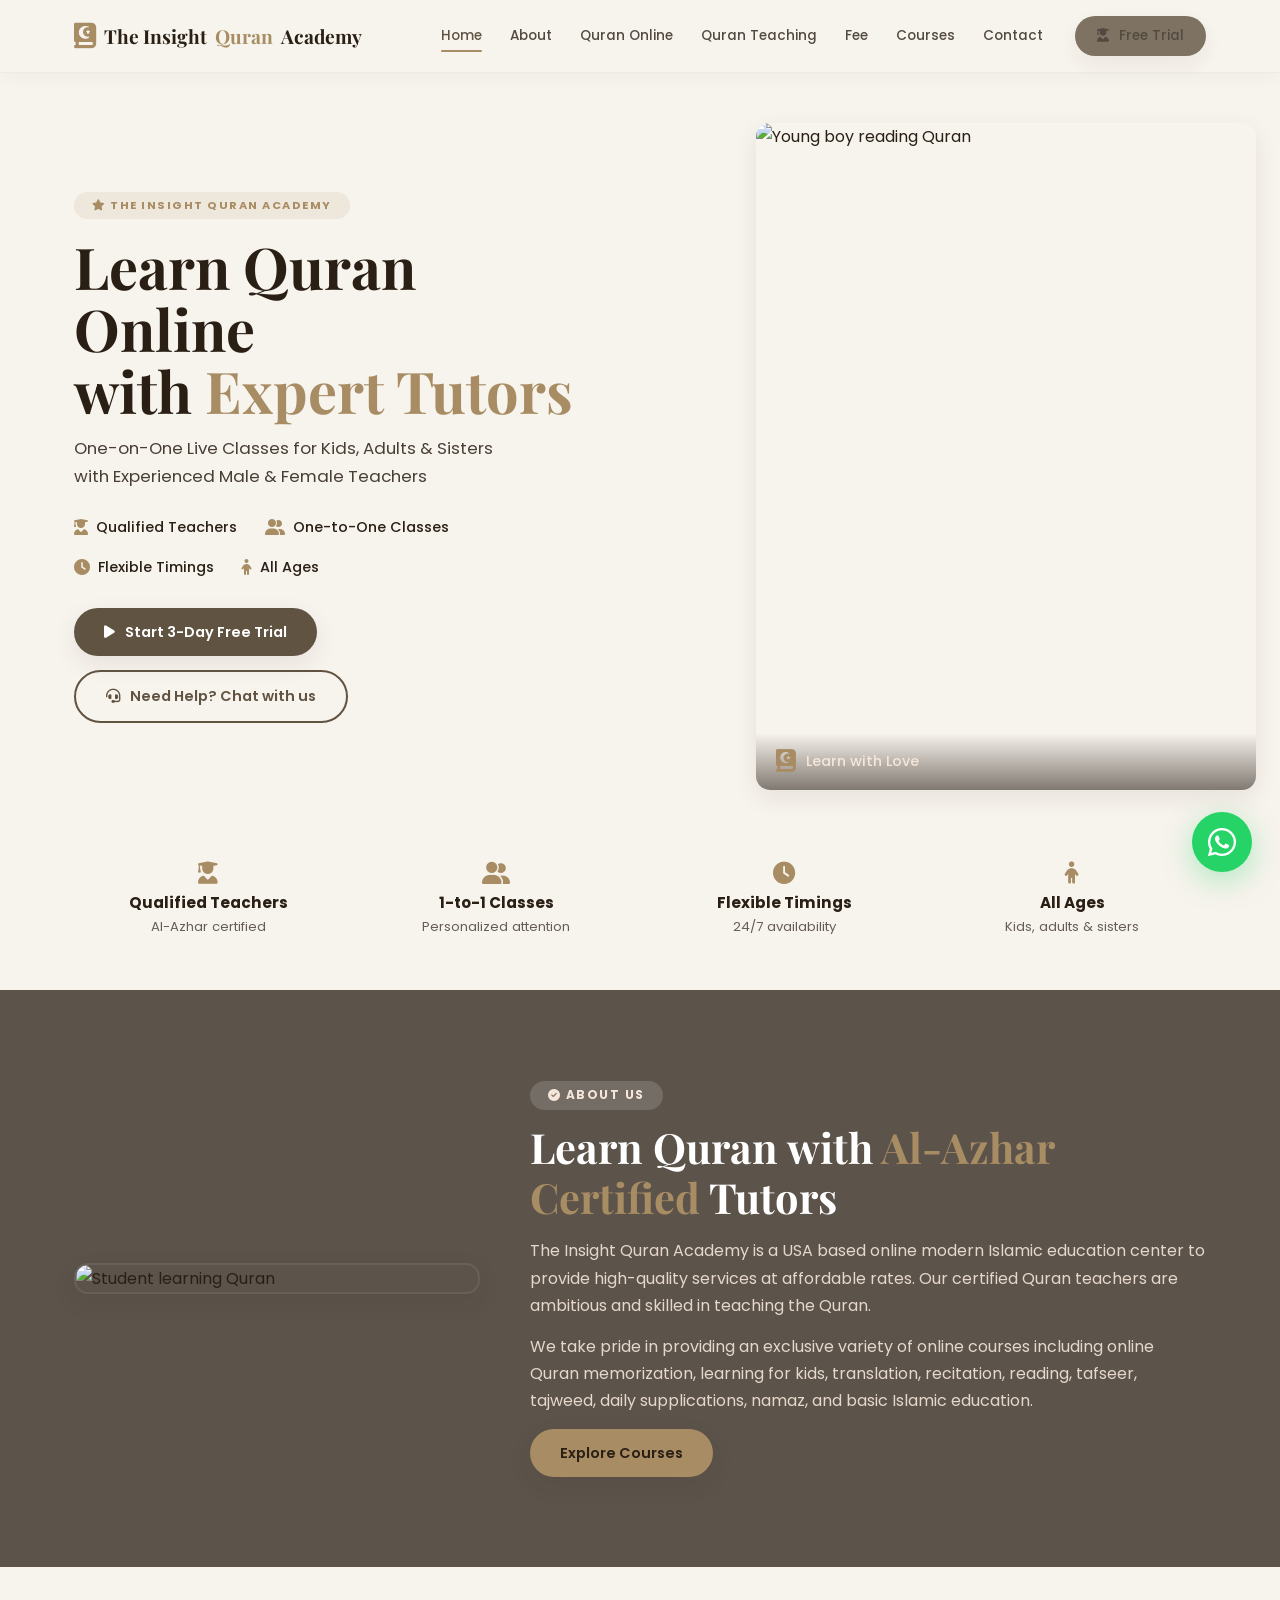
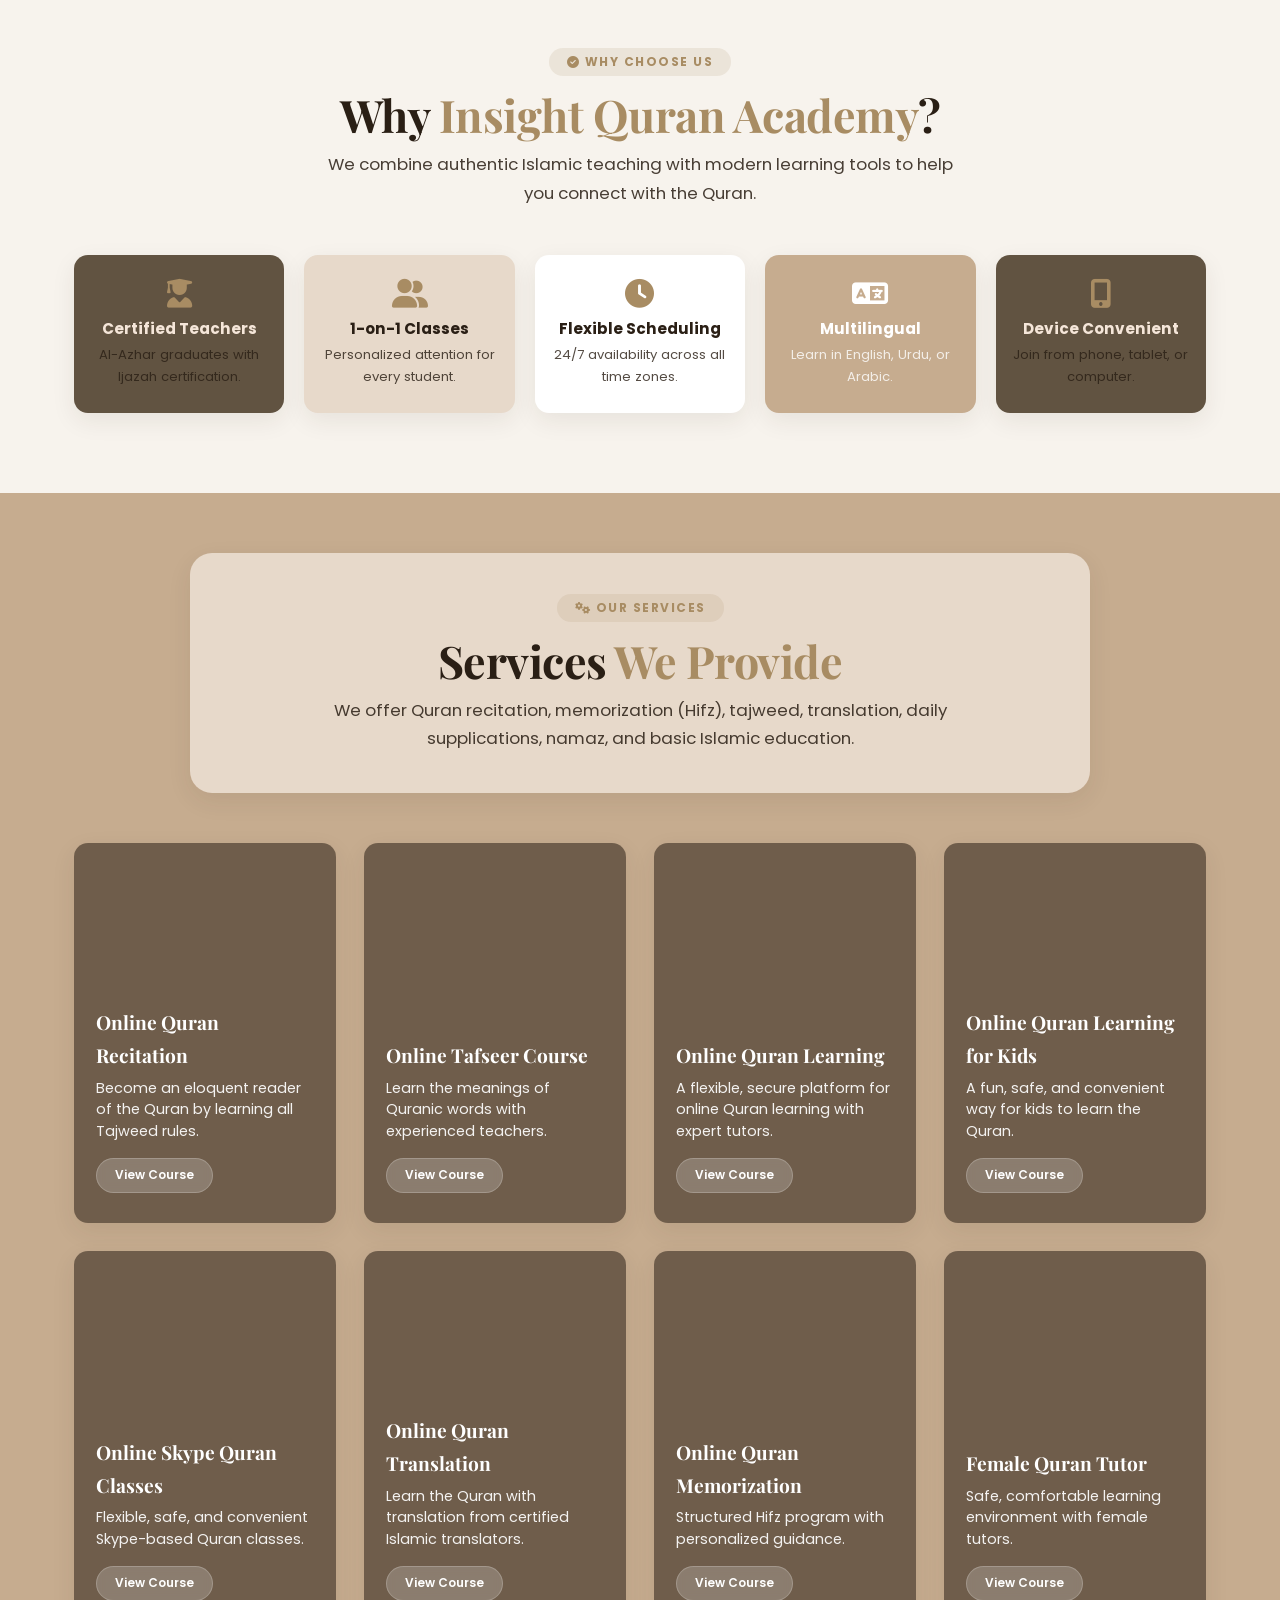
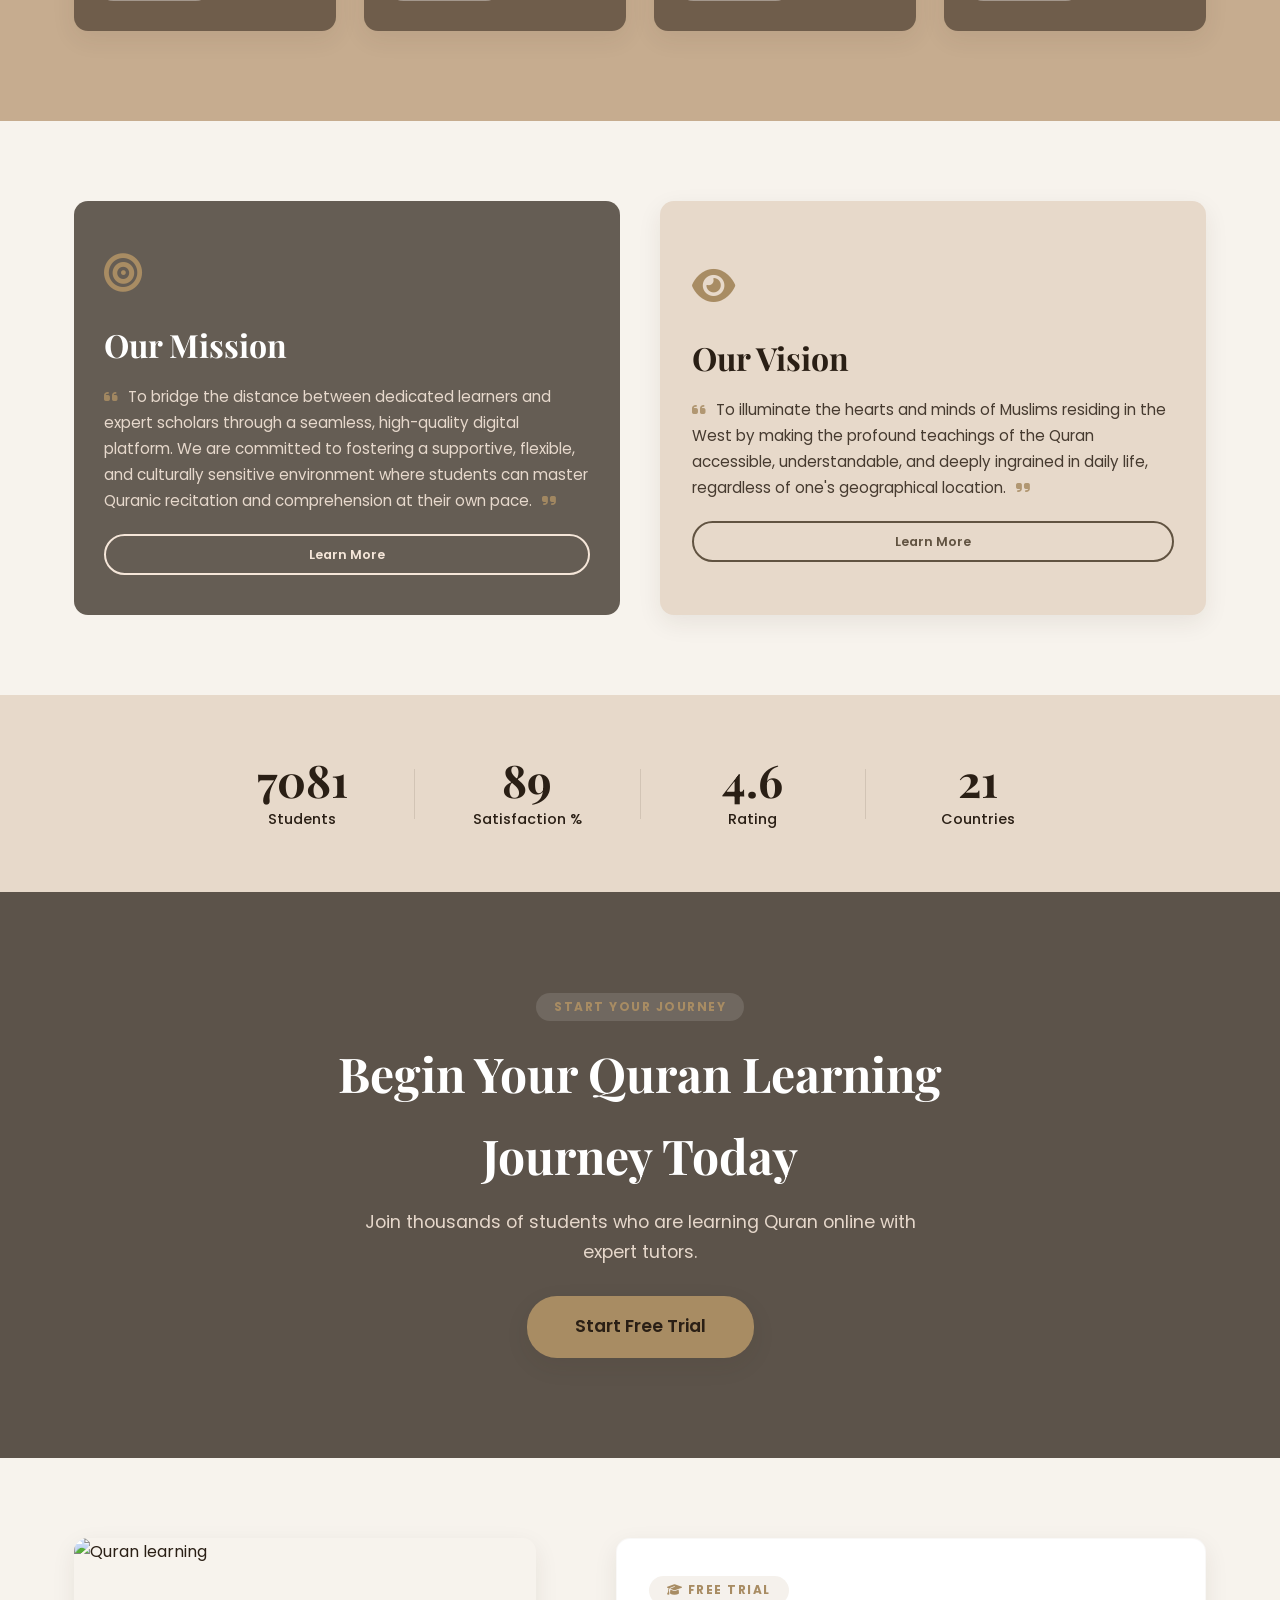
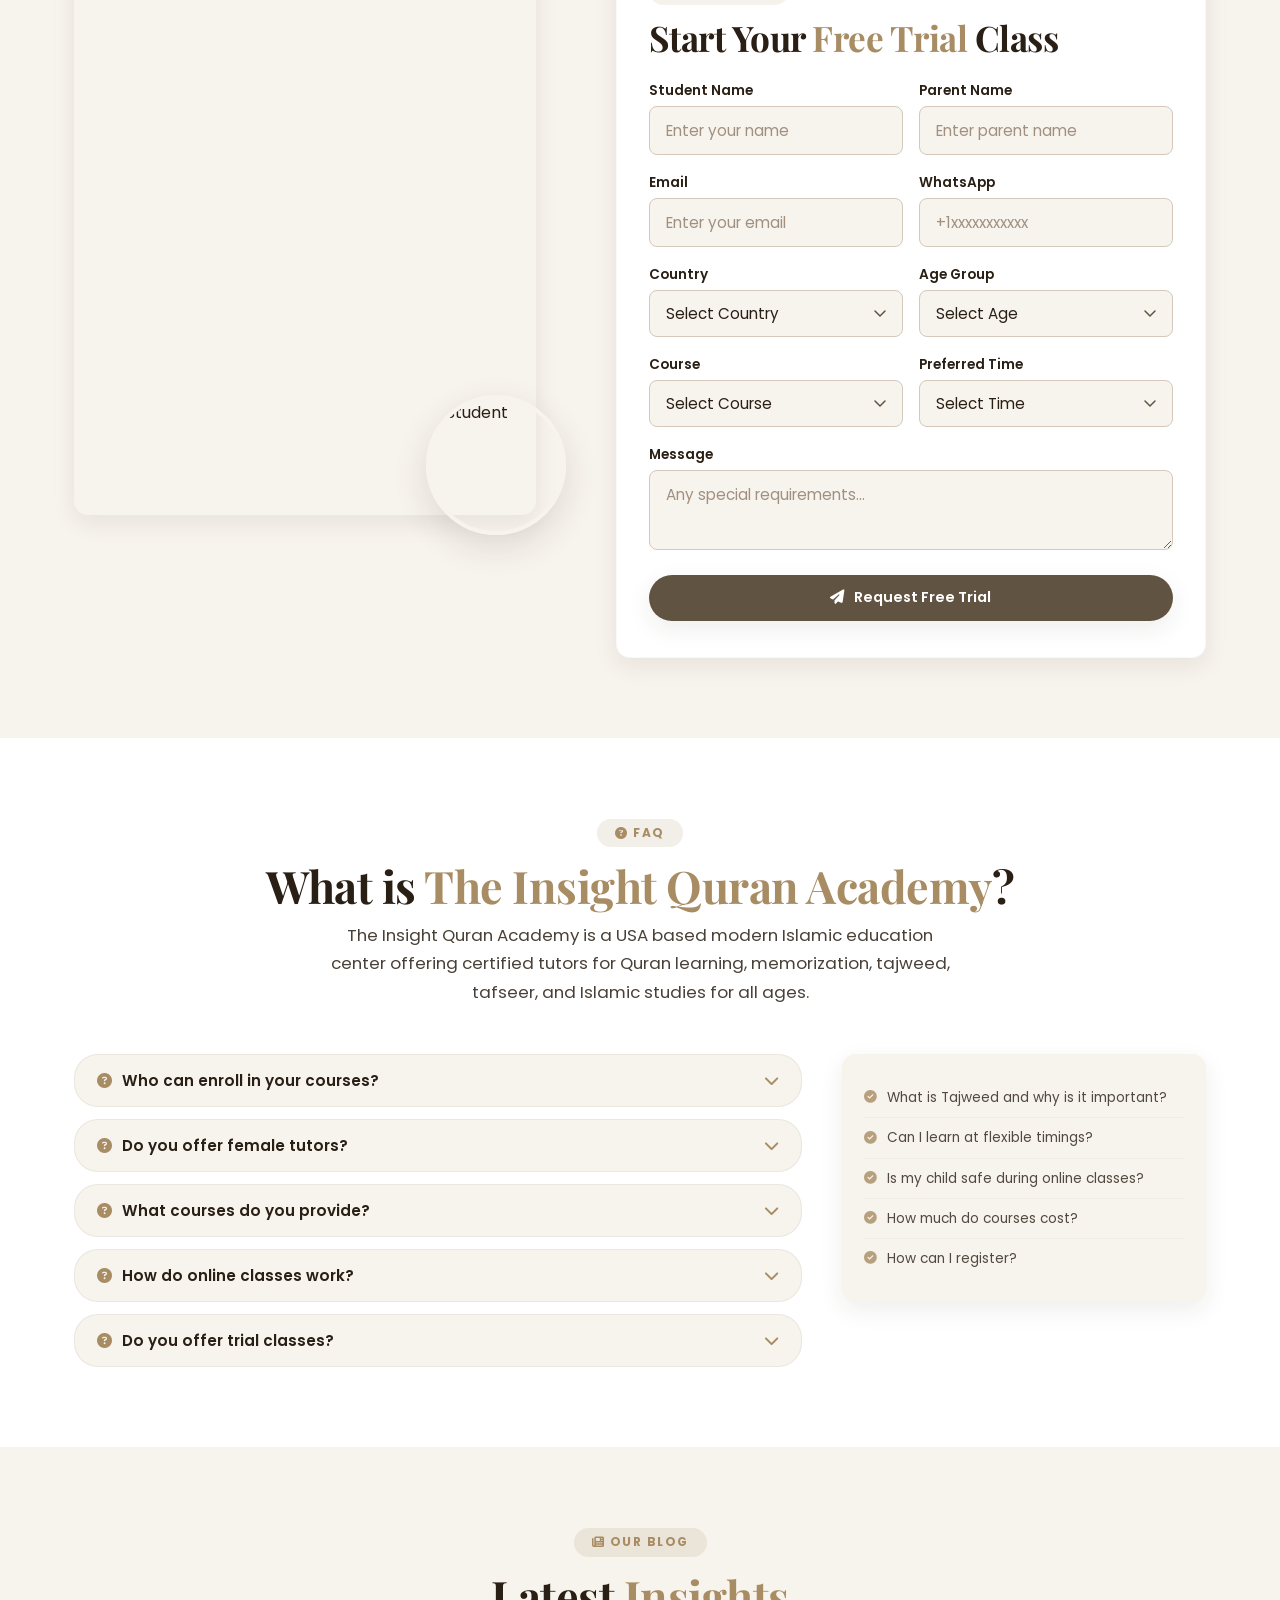
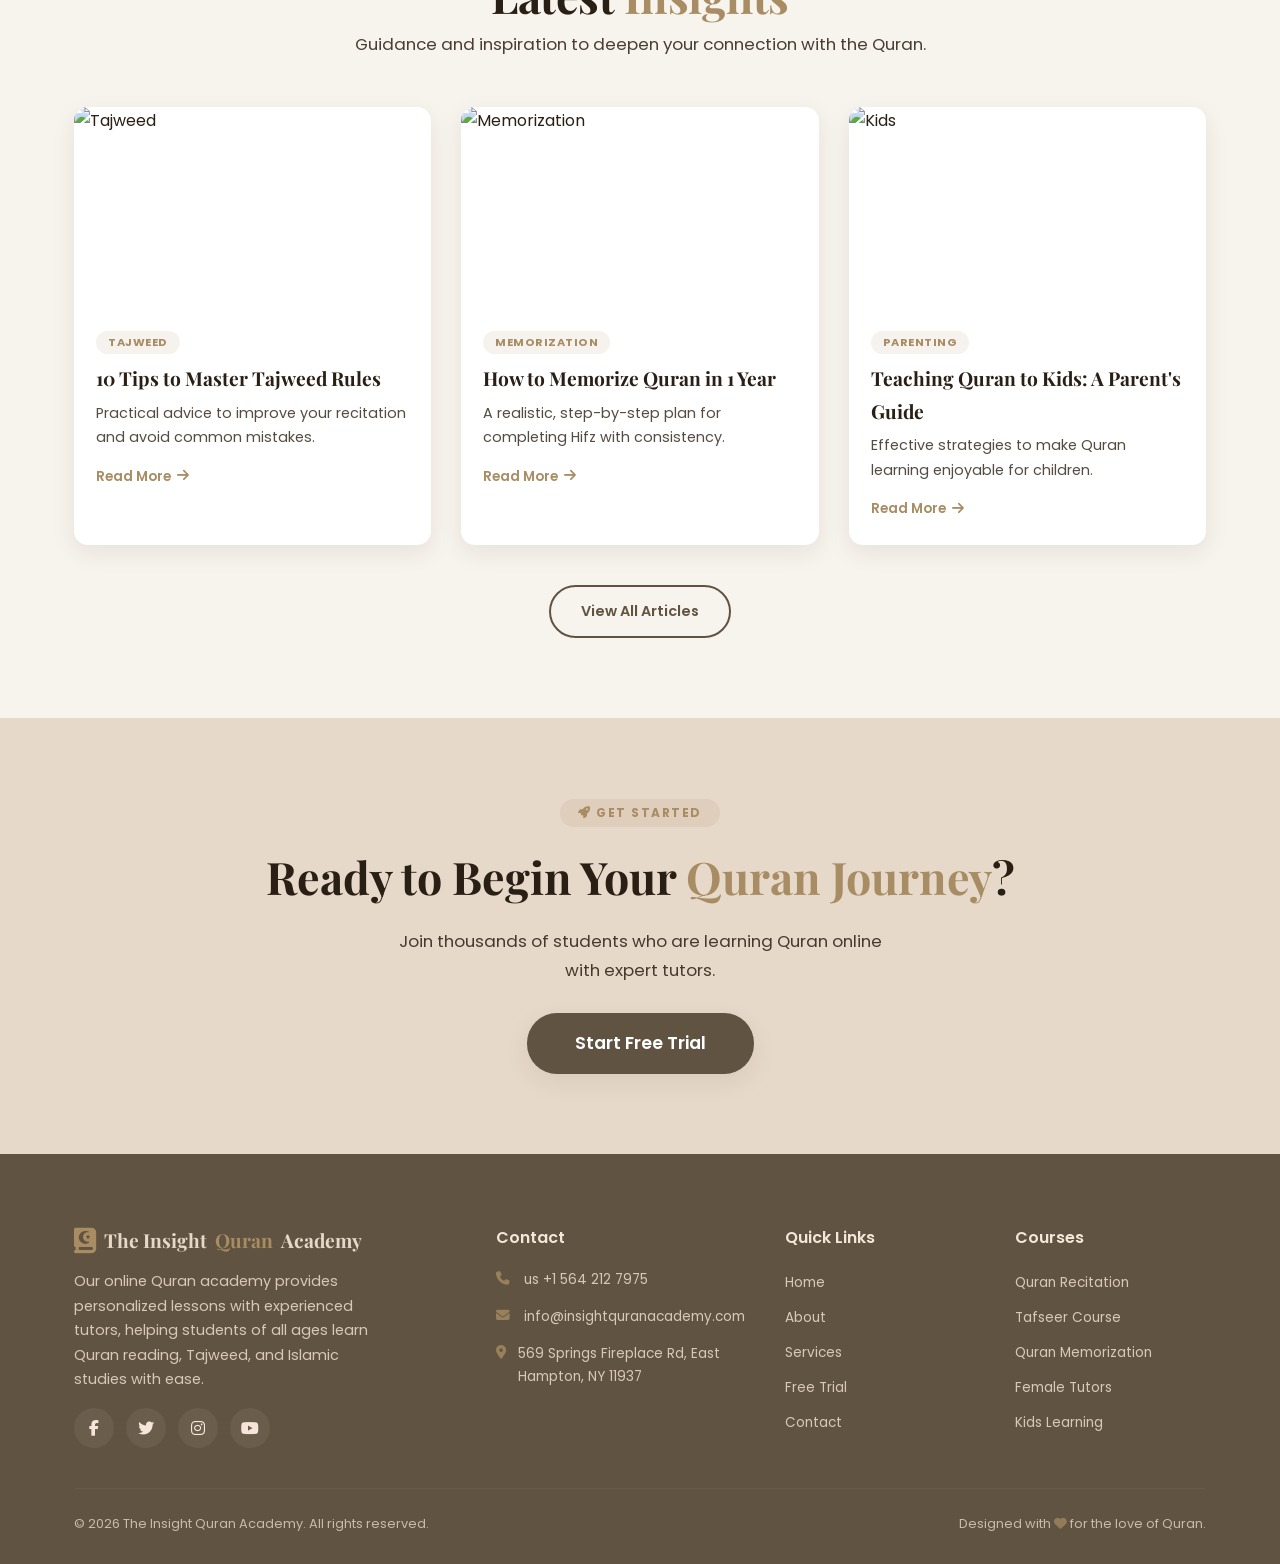
==== index.html @ cafdc317 "Rename front.html to index.html" ====
<!DOCTYPE html>
<html lang="en">
<head>
    <meta charset="UTF-8" />
    <meta name="viewport" content="width=device-width, initial-scale=1.0" />
    <title>The Insight Quran Academy – Learn Quran Online with Expert Tutors</title>
    <meta name="description" content="The Insight Quran Academy offers one-on-one live Quran classes for kids, adults & sisters with experienced male & female teachers." />
    <link rel="canonical" href="https://insightquranacademy.com/" />
    <meta property="og:title" content="The Insight Quran Academy – Learn Quran Online with Expert Tutors" />
    <meta property="og:description" content="One-on-One Live Classes for Kids, Adults & Sisters with Experienced Teachers." />

    <!-- Font Awesome -->
    <link rel="stylesheet" href="https://cdnjs.cloudflare.com/ajax/libs/font-awesome/6.5.0/css/all.min.css" />

    <!-- Google Fonts -->
    <link href="https://fonts.googleapis.com/css2?family=Playfair+Display:ital,wght@0,400;0,600;0,700;0,800;1,400&family=Poppins:wght@300;400;500;600;700&display=swap" rel="stylesheet" />

    <link rel="stylesheet" href="style.css" />
</head>
<body>

    <!-- ===== WHATSAPP FLOATING ===== -->
    <a href="https://wa.me/15642127975?text=Assalamu%20alaikum!%20I%20want%20to%20learn%20Quran." target="_blank" rel="noopener noreferrer" class="whatsapp-float" aria-label="Chat with us on WhatsApp">
        <i class="fab fa-whatsapp"></i>
        <span class="whatsapp-tooltip">Need Help? Chat with us</span>
    </a>

    <!-- ===== SKIP LINK ===== -->
    <a class="skip-link" href="#main">Skip to main content</a>

    <!-- ============================================================
    HEADER — Full-width + Horizontal Flex | Logo | Nav | CTA
    ============================================================ -->
    <header class="header" role="banner">
        <div class="container">
            <a href="/" class="logo" aria-label="The Insight Quran Academy Home">
                <i class="fas fa-quran logo-icon"></i>
                The Insight<span>Quran</span> Academy
            </a>
            <button class="hamburger" aria-label="Toggle navigation menu" aria-expanded="false" id="hamburgerBtn">
                <span></span><span></span><span></span>
            </button>
            <nav class="nav" id="mainNav" role="navigation" aria-label="Main navigation">
                <a href="#home" class="active">Home</a>
                <a href="#about">About</a>
                <a href="#services">Quran Online</a>
                <a href="#services">Quran Teaching</a>
                <a href="#stats">Fee</a>
                <a href="#courses">Courses</a>
                <a href="#contact">Contact</a>
                <a href="#trial" class="btn btn-sm btn-nav"><i class="fas fa-user-graduate"></i> Free Trial</a>
            </nav>
        </div>
    </header>

    <!-- ===== MAIN ===== -->
    <main id="main">

        <!-- ============================================================
        HERO — Asymmetric 2-Column (45% / 55%)
        ============================================================ -->
        <section class="hero" id="home" aria-labelledby="hero-title">
            <div class="container">
                <div class="hero-content">
                    <span class="hero-badge"><i class="fas fa-star"></i> THE INSIGHT QURAN ACADEMY</span>
                    <h1 id="hero-title">
                        <span class="hero-line-1">Learn Quran Online</span>
                        <span class="hero-line-2">with <span>Expert Tutors</span></span>
                    </h1>
                    <p class="hero-description">One-on-One Live Classes for Kids, Adults &amp; Sisters<br />with Experienced Male &amp; Female Teachers</p>
                    <div class="hero-features">
                        <div class="hero-feature"><i class="fas fa-user-graduate"></i> <span>Qualified Teachers</span></div>
                        <div class="hero-feature"><i class="fas fa-user-friends"></i> <span>One-to-One Classes</span></div>
                        <div class="hero-feature"><i class="fas fa-clock"></i> <span>Flexible Timings</span></div>
                        <div class="hero-feature"><i class="fas fa-child"></i> <span>All Ages</span></div>
                    </div>
                    <div class="hero-buttons">
                        <a href="#trial" class="btn btn-primary"><i class="fas fa-play"></i> Start 3-Day Free Trial</a>
                        <a href="#contact" class="btn btn-outline"><i class="fas fa-headset"></i> Need Help? Chat with us</a>
                    </div>
                </div>
                <div class="hero-image">
                    <div class="hero-image-placeholder">
                        <img src="https://images.unsplash.com/photo-1584556812952-9056a07ba738?w=600&h=800&fit=crop&crop=center" alt="Young boy reading Quran" />
                        <div class="hero-img-overlay">
                            <i class="fas fa-quran"></i>
                            <span>Learn with Love</span>
                        </div>
                    </div>
                </div>
            </div>
        </section>

        <!-- ============================================================
        HERO TRUST FEATURES — 4-Item Horizontal Grid
        ============================================================ -->
        <section class="trust-features">
            <div class="container">
                <div class="trust-grid">
                    <div class="trust-item">
                        <i class="fas fa-user-graduate"></i>
                        <h4>Qualified Teachers</h4>
                        <p>Al-Azhar certified</p>
                    </div>
                    <div class="trust-item">
                        <i class="fas fa-user-friends"></i>
                        <h4>1-to-1 Classes</h4>
                        <p>Personalized attention</p>
                    </div>
                    <div class="trust-item">
                        <i class="fas fa-clock"></i>
                        <h4>Flexible Timings</h4>
                        <p>24/7 availability</p>
                    </div>
                    <div class="trust-item">
                        <i class="fas fa-child"></i>
                        <h4>All Ages</h4>
                        <p>Kids, adults & sisters</p>
                    </div>
                </div>
            </div>
        </section>

        <!-- ============================================================
        DARK CINEMATIC INTRO — Full-width Image + Overlay + Overlapping Card
        ============================================================ -->
        <section class="dark-intro" id="about">
            <div class="dark-intro-bg"></div>
            <div class="container">
                <div class="dark-intro-grid">
                    <div class="dark-intro-image">
                        <img src="https://images.unsplash.com/photo-1609599006353-e629aaabfeae?w=500&h=700&fit=crop&crop=center" alt="Student learning Quran" />
                    </div>
                    <div class="dark-intro-content">
                        <span class="section-tag light"><i class="fas fa-check-circle"></i> About Us</span>
                        <h2>Learn Quran with <span>Al-Azhar Certified</span> Tutors</h2>
                        <p>The Insight Quran Academy is a USA based online modern Islamic education center to provide high-quality services at affordable rates. Our certified Quran teachers are ambitious and skilled in teaching the Quran.</p>
                        <p>We take pride in providing an exclusive variety of online courses including online Quran memorization, learning for kids, translation, recitation, reading, tafseer, tajweed, daily supplications, namaz, and basic Islamic education.</p>
                        <a href="#services" class="btn btn-primary btn-light">Explore Courses</a>
                    </div>
                </div>
            </div>
        </section>

        <!-- ============================================================
        WHY CHOOSE US — Horizontal Feature Card Grid (5 cards)
        ============================================================ -->
        <section class="why-choose section" id="why">
            <div class="container">
                <div class="section-header">
                    <span class="section-tag"><i class="fas fa-check-circle"></i> Why Choose Us</span>
                    <h2 class="section-title">Why <span>Insight Quran Academy</span>?</h2>
                    <p class="section-subtitle">We combine authentic Islamic teaching with modern learning tools to help you connect with the Quran.</p>
                </div>
                <div class="why-grid">
                    <div class="why-card why-card-dark">
                        <i class="fas fa-user-graduate"></i>
                        <h4>Certified Teachers</h4>
                        <p>Al-Azhar graduates with Ijazah certification.</p>
                    </div>
                    <div class="why-card why-card-cream">
                        <i class="fas fa-user-friends"></i>
                        <h4>1-on-1 Classes</h4>
                        <p>Personalized attention for every student.</p>
                    </div>
                    <div class="why-card why-card-white">
                        <i class="fas fa-clock"></i>
                        <h4>Flexible Scheduling</h4>
                        <p>24/7 availability across all time zones.</p>
                    </div>
                    <div class="why-card why-card-beige">
                        <i class="fas fa-language"></i>
                        <h4>Multilingual</h4>
                        <p>Learn in English, Urdu, or Arabic.</p>
                    </div>
                    <div class="why-card why-card-dark">
                        <i class="fas fa-mobile-alt"></i>
                        <h4>Device Convenient</h4>
                        <p>Join from phone, tablet, or computer.</p>
                    </div>
                </div>
            </div>
        </section>

        <!-- ============================================================
        SERVICES / COURSES — Full-width Colored Background + Floating Container
        ============================================================ -->
        <section class="services section" id="services" aria-labelledby="services-title">
            <div class="container">
                <div class="services-top-card">
                    <span class="section-tag"><i class="fas fa-cogs"></i> Our Services</span>
                    <h2 class="section-title" id="services-title">Services <span>We Provide</span></h2>
                    <p class="section-subtitle">We offer Quran recitation, memorization (Hifz), tajweed, translation, daily supplications, namaz, and basic Islamic education.</p>
                </div>
                <div class="services-grid">
                    <div class="service-card service-card-1 reveal" style="transition-delay: 0.04s;">
                        <div class="service-overlay"></div>
                        <div class="service-content">
                            <h3>Online Quran Recitation</h3>
                            <p>Become an eloquent reader of the Quran by learning all Tajweed rules.</p>
                            <a href="#trial" class="btn btn-sm btn-service">View Course</a>
                        </div>
                    </div>
                    <div class="service-card service-card-2 reveal" style="transition-delay: 0.08s;">
                        <div class="service-overlay"></div>
                        <div class="service-content">
                            <h3>Online Tafseer Course</h3>
                            <p>Learn the meanings of Quranic words with experienced teachers.</p>
                            <a href="#trial" class="btn btn-sm btn-service">View Course</a>
                        </div>
                    </div>
                    <div class="service-card service-card-3 reveal" style="transition-delay: 0.12s;">
                        <div class="service-overlay"></div>
                        <div class="service-content">
                            <h3>Online Quran Learning</h3>
                            <p>A flexible, secure platform for online Quran learning with expert tutors.</p>
                            <a href="#trial" class="btn btn-sm btn-service">View Course</a>
                        </div>
                    </div>
                    <div class="service-card service-card-4 reveal" style="transition-delay: 0.16s;">
                        <div class="service-overlay"></div>
                        <div class="service-content">
                            <h3>Online Quran Learning for Kids</h3>
                            <p>A fun, safe, and convenient way for kids to learn the Quran.</p>
                            <a href="#trial" class="btn btn-sm btn-service">View Course</a>
                        </div>
                    </div>
                    <div class="service-card service-card-5 reveal" style="transition-delay: 0.20s;">
                        <div class="service-overlay"></div>
                        <div class="service-content">
                            <h3>Online Skype Quran Classes</h3>
                            <p>Flexible, safe, and convenient Skype-based Quran classes.</p>
                            <a href="#trial" class="btn btn-sm btn-service">View Course</a>
                        </div>
                    </div>
                    <div class="service-card service-card-6 reveal" style="transition-delay: 0.24s;">
                        <div class="service-overlay"></div>
                        <div class="service-content">
                            <h3>Online Quran Translation</h3>
                            <p>Learn the Quran with translation from certified Islamic translators.</p>
                            <a href="#trial" class="btn btn-sm btn-service">View Course</a>
                        </div>
                    </div>
                    <div class="service-card service-card-7 reveal" style="transition-delay: 0.28s;">
                        <div class="service-overlay"></div>
                        <div class="service-content">
                            <h3>Online Quran Memorization</h3>
                            <p>Structured Hifz program with personalized guidance.</p>
                            <a href="#trial" class="btn btn-sm btn-service">View Course</a>
                        </div>
                    </div>
                    <div class="service-card service-card-8 reveal" style="transition-delay: 0.32s;">
                        <div class="service-overlay"></div>
                        <div class="service-content">
                            <h3>Female Quran Tutor</h3>
                            <p>Safe, comfortable learning environment with female tutors.</p>
                            <a href="#trial" class="btn btn-sm btn-service">View Course</a>
                        </div>
                    </div>
                </div>
            </div>
        </section>

        <!-- ============================================================
        MISSION & VISION — Asymmetric 2-Card Layout
        ============================================================ -->
        <section class="mission-vision section" id="courses" aria-labelledby="mission-title">
            <div class="container">
                <div class="mission-vision-grid">
                    <div class="mission-card reveal" style="transition-delay: 0.1s;">
                        <div class="mission-bg"></div>
                        <div class="mission-content">
                            <div class="mission-icon"><i class="fas fa-bullseye"></i></div>
                            <h2 id="mission-title">Our Mission</h2>
                            <p><i class="fas fa-quote-left" style="color: var(--gold); margin-right: 6px;"></i> To bridge the distance between dedicated learners and expert scholars through a seamless, high-quality digital platform. We are committed to fostering a supportive, flexible, and culturally sensitive environment where students can master Quranic recitation and comprehension at their own pace. <i class="fas fa-quote-right" style="color: var(--gold); margin-left: 6px;"></i></p>
                            <a href="#trial" class="btn btn-sm btn-outline light">Learn More</a>
                        </div>
                    </div>
                    <div class="vision-card reveal" style="transition-delay: 0.2s;">
                        <div class="vision-icon"><i class="fas fa-eye"></i></div>
                        <h2>Our Vision</h2>
                        <p><i class="fas fa-quote-left" style="color: var(--gold); margin-right: 6px;"></i> To illuminate the hearts and minds of Muslims residing in the West by making the profound teachings of the Quran accessible, understandable, and deeply ingrained in daily life, regardless of one's geographical location. <i class="fas fa-quote-right" style="color: var(--gold); margin-left: 6px;"></i></p>
                        <a href="#trial" class="btn btn-sm btn-outline">Learn More</a>
                    </div>
                </div>
            </div>
        </section>

        <!-- ============================================================
        STATISTICS — 4-Column Editorial Grid with Dividers
        ============================================================ -->
        <section class="statistics section" id="stats" aria-labelledby="stats-title">
            <div class="container">
                <div class="statistics-grid">
                    <div class="stat-item">
                        <span class="stat-number" data-count="7500">0</span>
                        <span class="stat-label">Students</span>
                    </div>
                    <div class="stat-divider"></div>
                    <div class="stat-item">
                        <span class="stat-number" data-count="95">0</span>
                        <span class="stat-label">Satisfaction %</span>
                    </div>
                    <div class="stat-divider"></div>
                    <div class="stat-item">
                        <span class="stat-number" data-count="4.9">0</span>
                        <span class="stat-label">Rating</span>
                    </div>
                    <div class="stat-divider"></div>
                    <div class="stat-item">
                        <span class="stat-number" data-count="23">0</span>
                        <span class="stat-label">Countries</span>
                    </div>
                </div>
            </div>
        </section>

        <!-- ============================================================
        CINEMATIC CTA — Full-width Image Banner
        ============================================================ -->
        <section class="cta-banner">
            <div class="cta-overlay"></div>
            <div class="container">
                <div class="cta-content">
                    <span class="section-tag light">Start Your Journey</span>
                    <h2>Begin Your Quran Learning Journey Today</h2>
                    <p>Join thousands of students who are learning Quran online with expert tutors.</p>
                    <a href="#trial" class="btn btn-primary btn-large">Start Free Trial</a>
                </div>
            </div>
        </section>

        <!-- ============================================================
        FREE TRIAL — 2-Column Form Layout (Asymmetric Image + Form)
        ============================================================ -->
        <section class="trial-section section" id="trial" aria-labelledby="trial-title">
            <div class="container">
                <div class="trial-grid">
                    <div class="trial-image-composition">
                        <div class="trial-image-main">
                            <img src="https://images.unsplash.com/photo-1584556812952-9056a07ba738?w=600&h=700&fit=crop&crop=center" alt="Quran learning" />
                        </div>
                        <div class="trial-image-overlay">
                            <img src="https://images.unsplash.com/photo-1609599006353-e629aaabfeae?w=300&h=300&fit=crop&crop=center" alt="Student" />
                        </div>
                    </div>
                    <div class="trial-form-wrapper">
                        <span class="section-tag"><i class="fas fa-graduation-cap"></i> Free Trial</span>
                        <h2 class="section-title" id="trial-title">Start Your <span>Free Trial</span> Class</h2>
                        <div id="trialFormSuccess" class="form-success" role="status"><i class="fas fa-check-circle"></i> Your free trial request has been submitted! We'll contact you within 24 hours.</div>
                        <div id="trialFormError" class="form-error-msg" role="alert"><i class="fas fa-exclamation-circle"></i> Something went wrong. Please try again.</div>
                        <form id="trialForm" novalidate>
                            <div class="form-row">
                                <div class="form-group">
                                    <label for="trialName">Student Name</label>
                                    <input type="text" id="trialName" name="name" placeholder="Enter your name" required />
                                    <div class="form-error" id="trialNameError">Please enter your name.</div>
                                </div>
                                <div class="form-group">
                                    <label for="trialParent">Parent Name</label>
                                    <input type="text" id="trialParent" name="parent" placeholder="Enter parent name" />
                                </div>
                            </div>
                            <div class="form-row">
                                <div class="form-group">
                                    <label for="trialEmail">Email</label>
                                    <input type="email" id="trialEmail" name="email" placeholder="Enter your email" required />
                                    <div class="form-error" id="trialEmailError">Please enter a valid email.</div>
                                </div>
                                <div class="form-group">
                                    <label for="trialPhone">WhatsApp</label>
                                    <input type="tel" id="trialPhone" name="phone" placeholder="+1xxxxxxxxxxx" required />
                                    <div class="form-error" id="trialPhoneError">Please enter a valid phone number.</div>
                                </div>
                            </div>
                            <div class="form-row">
                                <div class="form-group">
                                    <label for="trialCountry">Country</label>
                                    <select id="trialCountry" name="country">
                                        <option value="">Select Country</option>
                                        <option value="USA">USA</option>
                                        <option value="UK">UK</option>
                                        <option value="Canada">Canada</option>
                                        <option value="Australia">Australia</option>
                                        <option value="Other">Other</option>
                                    </select>
                                </div>
                                <div class="form-group">
                                    <label for="trialAge">Age Group</label>
                                    <select id="trialAge" name="age">
                                        <option value="">Select Age</option>
                                        <option value="4-7">4-7 years</option>
                                        <option value="8-12">8-12 years</option>
                                        <option value="13-17">13-17 years</option>
                                        <option value="18+">18+ years</option>
                                    </select>
                                </div>
                            </div>
                            <div class="form-row">
                                <div class="form-group">
                                    <label for="trialCourse">Course</label>
                                    <select id="trialCourse" name="course" required>
                                        <option value="">Select Course</option>
                                        <option value="Quran Recitation">Quran Recitation</option>
                                        <option value="Tafseer Course">Tafseer Course</option>
                                        <option value="Quran Learning for Kids">Quran Learning for Kids</option>
                                        <option value="Skype Quran Classes">Skype Quran Classes</option>
                                        <option value="Quran Translation">Quran Translation</option>
                                        <option value="Quran Memorization">Quran Memorization</option>
                                        <option value="Female Quran Tutor">Female Quran Tutor</option>
                                    </select>
                                    <div class="form-error" id="trialCourseError">Please select a course.</div>
                                </div>
                                <div class="form-group">
                                    <label for="trialTime">Preferred Time</label>
                                    <select id="trialTime" name="time">
                                        <option value="">Select Time</option>
                                        <option value="Morning">Morning</option>
                                        <option value="Afternoon">Afternoon</option>
                                        <option value="Evening">Evening</option>
                                        <option value="Night">Night</option>
                                    </select>
                                </div>
                            </div>
                            <div class="form-group">
                                <label for="trialMessage">Message</label>
                                <textarea id="trialMessage" name="message" placeholder="Any special requirements..."></textarea>
                            </div>
                            <button type="submit" class="btn btn-primary btn-trial-full" id="trialSubmitBtn"><i class="fas fa-paper-plane"></i> Request Free Trial</button>
                        </form>
                    </div>
                </div>
            </div>
        </section>

        <!-- ============================================================
        FAQ — Two-Column Accordion
        ============================================================ -->
        <section class="faq section" id="faq" aria-labelledby="faq-title">
            <div class="container">
                <div class="section-header reveal">
                    <span class="section-tag"><i class="fas fa-question-circle"></i> FAQ</span>
                    <h2 class="section-title" id="faq-title">What is <span>The Insight Quran Academy</span>?</h2>
                    <p class="section-subtitle">The Insight Quran Academy is a USA based modern Islamic education center offering certified tutors for Quran learning, memorization, tajweed, tafseer, and Islamic studies for all ages.</p>
                </div>
                <div class="faq-grid">
                    <div class="faq-list">
                        <div class="faq-item reveal" style="transition-delay: 0.04s;">
                            <button class="faq-question" aria-expanded="false">
                                <span><i class="fas fa-question-circle"></i> Who can enroll in your courses?</span>
                                <span class="arrow"><i class="fas fa-chevron-down"></i></span>
                            </button>
                            <div class="faq-answer">Anyone of any age can enroll in our courses. We offer specialized programs for kids (ages 4-12), adults, and sisters. Our courses are designed to cater to complete beginners as well as those who wish to refine their recitation and understanding of the Quran.</div>
                        </div>
                        <div class="faq-item reveal" style="transition-delay: 0.08s;">
                            <button class="faq-question" aria-expanded="false">
                                <span><i class="fas fa-question-circle"></i> Do you offer female tutors?</span>
                                <span class="arrow"><i class="fas fa-chevron-down"></i></span>
                            </button>
                            <div class="faq-answer">Yes, we have a dedicated team of qualified female Quran tutors available to provide a comfortable and safe learning environment for sisters and young girls. Our female tutors are highly experienced in teaching Tajweed, Tafseer, and memorization.</div>
                        </div>
                        <div class="faq-item reveal" style="transition-delay: 0.12s;">
                            <button class="faq-question" aria-expanded="false">
                                <span><i class="fas fa-question-circle"></i> What courses do you provide?</span>
                                <span class="arrow"><i class="fas fa-chevron-down"></i></span>
                            </button>
                            <div class="faq-answer">We provide a comprehensive range of courses including Quran Recitation with proper Tajweed, Quran Memorization (Hifz), Quran Translation and Tafseer, Daily Supplications (Duas), Namaz (Salah) learning, and Basic Islamic Education.</div>
                        </div>
                        <div class="faq-item reveal" style="transition-delay: 0.16s;">
                            <button class="faq-question" aria-expanded="false">
                                <span><i class="fas fa-question-circle"></i> How do online classes work?</span>
                                <span class="arrow"><i class="fas fa-chevron-down"></i></span>
                            </button>
                            <div class="faq-answer">Our online classes are conducted via Skype or Zoom, providing a seamless and interactive learning experience. You will receive one-on-one live sessions with your assigned tutor at a time that suits your schedule.</div>
                        </div>
                        <div class="faq-item reveal" style="transition-delay: 0.20s;">
                            <button class="faq-question" aria-expanded="false">
                                <span><i class="fas fa-question-circle"></i> Do you offer trial classes?</span>
                                <span class="arrow"><i class="fas fa-chevron-down"></i></span>
                            </button>
                            <div class="faq-answer">Yes, we offer 3 days of free trial classes. This allows you to experience our teaching methodology, interact with your chosen tutor, and decide if our academy is the right fit for you.</div>
                        </div>
                    </div>
                    <div class="faq-sidebar">
                        <div class="faq-quick-links reveal" style="transition-delay: 0.18s;">
                            <div class="faq-quick-link"><i class="fas fa-check-circle"></i> What is Tajweed and why is it important?</div>
                            <div class="faq-quick-link"><i class="fas fa-check-circle"></i> Can I learn at flexible timings?</div>
                            <div class="faq-quick-link"><i class="fas fa-check-circle"></i> Is my child safe during online classes?</div>
                            <div class="faq-quick-link"><i class="fas fa-check-circle"></i> How much do courses cost?</div>
                            <div class="faq-quick-link"><i class="fas fa-check-circle"></i> How can I register?</div>
                        </div>
                    </div>
                </div>
            </div>
        </section>

        <!-- ============================================================
        BLOG — 3-Column Editorial Grid
        ============================================================ -->
        <section class="blog section" id="blog" aria-labelledby="blog-title">
            <div class="container">
                <div class="section-header reveal">
                    <span class="section-tag"><i class="fas fa-newspaper"></i> Our Blog</span>
                    <h2 class="section-title" id="blog-title">Latest <span>Insights</span></h2>
                    <p class="section-subtitle">Guidance and inspiration to deepen your connection with the Quran.</p>
                </div>
                <div class="blog-grid">
                    <article class="blog-card reveal" style="transition-delay: 0.1s;">
                        <div class="blog-image"><img src="https://images.unsplash.com/photo-1584556812952-9056a07ba738?w=400&h=250&fit=crop&crop=center" alt="Tajweed" /></div>
                        <div class="blog-body">
                            <span class="blog-tag">Tajweed</span>
                            <h4>10 Tips to Master Tajweed Rules</h4>
                            <p>Practical advice to improve your recitation and avoid common mistakes.</p>
                            <a href="#" class="read-more">Read More <i class="fas fa-arrow-right"></i></a>
                        </div>
                    </article>
                    <article class="blog-card reveal" style="transition-delay: 0.2s;">
                        <div class="blog-image"><img src="https://images.unsplash.com/photo-1523050854058-8df90110c7f1?w=400&h=250&fit=crop&crop=center" alt="Memorization" /></div>
                        <div class="blog-body">
                            <span class="blog-tag">Memorization</span>
                            <h4>How to Memorize Quran in 1 Year</h4>
                            <p>A realistic, step-by-step plan for completing Hifz with consistency.</p>
                            <a href="#" class="read-more">Read More <i class="fas fa-arrow-right"></i></a>
                        </div>
                    </article>
                    <article class="blog-card reveal" style="transition-delay: 0.3s;">
                        <div class="blog-image"><img src="https://images.unsplash.com/photo-1544716278-ca5e3f4abd8c?w=400&h=250&fit=crop&crop=center" alt="Kids" /></div>
                        <div class="blog-body">
                            <span class="blog-tag">Parenting</span>
                            <h4>Teaching Quran to Kids: A Parent's Guide</h4>
                            <p>Effective strategies to make Quran learning enjoyable for children.</p>
                            <a href="#" class="read-more">Read More <i class="fas fa-arrow-right"></i></a>
                        </div>
                    </article>
                </div>
                <div class="text-center" style="margin-top:40px;">
                    <a href="#" class="btn btn-outline">View All Articles</a>
                </div>
            </div>
        </section>

        <!-- ============================================================
        FINAL CTA — Centered Full-width CTA
        ============================================================ -->
        <section class="final-cta">
            <div class="container">
                <div class="final-cta-content">
                    <span class="section-tag"><i class="fas fa-rocket"></i> Get Started</span>
                    <h2>Ready to Begin Your <span>Quran Journey</span>?</h2>
                    <p>Join thousands of students who are learning Quran online with expert tutors.</p>
                    <a href="#trial" class="btn btn-primary btn-large">Start Free Trial</a>
                </div>
            </div>
        </section>

        <!-- ============================================================
        CONTACT + FOOTER — 4-Column Multi-Grid Footer
        ============================================================ -->
        <footer class="footer" role="contentinfo" id="contact">
            <div class="container">
                <div class="footer-grid">
                    <div class="footer-brand">
                        <a href="/" class="logo"><i class="fas fa-quran logo-icon"></i> The Insight<span>Quran</span> Academy</a>
                        <p>Our online Quran academy provides personalized lessons with experienced tutors, helping students of all ages learn Quran reading, Tajweed, and Islamic studies with ease.</p>
                        <div class="footer-social">
                            <a href="#" aria-label="Facebook"><i class="fab fa-facebook-f"></i></a>
                            <a href="#" aria-label="Twitter"><i class="fab fa-twitter"></i></a>
                            <a href="#" aria-label="Instagram"><i class="fab fa-instagram"></i></a>
                            <a href="#" aria-label="YouTube"><i class="fab fa-youtube"></i></a>
                        </div>
                    </div>
                    <div>
                        <h4>Contact</h4>
                        <ul class="footer-contact">
                            <li><i class="fas fa-phone"></i> us +1 564 212 7975</li>
                            <li><i class="fas fa-envelope"></i> info@insightquranacademy.com</li>
                            <li><i class="fas fa-map-marker-alt"></i> 569 Springs Fireplace Rd, East Hampton, NY 11937</li>
                        </ul>
                    </div>
                    <div>
                        <h4>Quick Links</h4>
                        <ul>
                            <li><a href="#home">Home</a></li>
                            <li><a href="#about">About</a></li>
                            <li><a href="#services">Services</a></li>
                            <li><a href="#trial">Free Trial</a></li>
                            <li><a href="#contact">Contact</a></li>
                        </ul>
                    </div>
                    <div>
                        <h4>Courses</h4>
                        <ul>
                            <li><a href="#services">Quran Recitation</a></li>
                            <li><a href="#services">Tafseer Course</a></li>
                            <li><a href="#services">Quran Memorization</a></li>
                            <li><a href="#services">Female Tutors</a></li>
                            <li><a href="#services">Kids Learning</a></li>
                        </ul>
                    </div>
                </div>
                <div class="footer-bottom">
                    <span>&copy; 2026 The Insight Quran Academy. All rights reserved.</span>
                    <span>Designed with <i class="fas fa-heart" style="color:var(--gold);"></i> for the love of Quran.</span>
                </div>
            </div>
        </footer>

    </main>

    <script src="script.js"></script>
</body>
</html>
---- style.css ----
/* ============================================================
   CSS VARIABLES
   ============================================================ */
:root {
    --deep-brown: #615341;
    --dark-espresso: #3d2e1e;
    --warm-cream: #E7D9CA;
    --warm-sand: #C6AC8F;
    --ivory: #F7F3ED;
    --white: #FFFFFF;
    --gold: #A88C63;
    --dark-taupe: #5E503F;
    --text-dark: #2a1f15;
    --text-light: #8a7a6a;

    --font-serif: 'Playfair Display', serif;
    --font-sans: 'Poppins', sans-serif;

    --radius-sm: 8px;
    --radius-md: 14px;
    --radius-lg: 22px;
    --radius-xl: 30px;

    --shadow-soft: 0 8px 25px rgba(50, 40, 30, 0.08);
    --shadow-hover: 0 12px 35px rgba(50, 40, 30, 0.12);
}

/* ============================================================
   RESET & BASE
   ============================================================ */
*,
*::before,
*::after {
    margin: 0;
    padding: 0;
    box-sizing: border-box;
}
html {
    scroll-behavior: smooth;
    scroll-padding-top: 80px;
}
body {
    font-family: var(--font-sans);
    color: var(--text-dark);
    background: var(--ivory);
    line-height: 1.7;
    overflow-x: hidden;
}
a {
    text-decoration: none;
    color: inherit;
}
img {
    max-width: 100%;
    height: auto;
    display: block;
}
.container {
    max-width: 1180px;
    margin: 0 auto;
    padding: 0 24px;
}
.section {
    padding: 80px 0;
}

/* ============================================================
   TYPOGRAPHY — BRIGHTENED
   ============================================================ */
.section-tag {
    display: inline-block;
    font-size: 0.75rem;
    font-weight: 700;
    text-transform: uppercase;
    letter-spacing: 1.5px;
    color: var(--gold);
    background: rgba(168, 140, 99, 0.15);
    padding: 4px 18px;
    border-radius: 30px;
    margin-bottom: 12px;
}
.section-tag.light {
    background: rgba(255, 255, 255, 0.15);
    color: #f5e6d9;
}
.section-title {
    font-family: var(--font-serif);
    font-size: 2.8rem;
    font-weight: 700;
    color: var(--text-dark);
    line-height: 1.2;
    letter-spacing: -0.5px;
}
.section-title span {
    color: var(--gold);
}
.section-subtitle {
    font-size: 1.05rem;
    color: var(--text-dark);
    max-width: 640px;
    margin: 8px auto 0;
    font-weight: 400;
    opacity: 0.85;
}
.section-header {
    text-align: center;
    margin-bottom: 48px;
}
.text-center {
    text-align: center;
}
p {
    color: var(--text-dark);
}

/* ============================================================
   BUTTONS
   ============================================================ */
.btn {
    display: inline-flex;
    align-items: center;
    justify-content: center;
    gap: 10px;
    padding: 12px 30px;
    border-radius: var(--radius-xl);
    font-family: var(--font-sans);
    font-weight: 600;
    font-size: 0.9rem;
    border: none;
    cursor: pointer;
    transition: all 0.25s ease;
    text-align: center;
    min-height: 46px;
    background: var(--deep-brown);
    color: var(--white);
    box-shadow: var(--shadow-soft);
}
.btn:hover {
    transform: translateY(-2px);
    box-shadow: var(--shadow-hover);
}
.btn-primary {
    background: var(--deep-brown);
    color: var(--white);
}
.btn-primary:hover {
    background: var(--dark-espresso);
}
.btn-outline {
    background: transparent;
    color: var(--deep-brown);
    border: 2px solid var(--deep-brown);
    box-shadow: none;
}
.btn-outline:hover {
    background: var(--deep-brown);
    color: var(--white);
}
.btn-outline.light {
    color: #f5e6d9;
    border-color: #f5e6d9;
}
.btn-outline.light:hover {
    background: #f5e6d9;
    color: var(--deep-brown);
}
.btn-light {
    background: var(--gold);
    color: var(--text-dark);
}
.btn-light:hover {
    background: var(--warm-sand);
}
.btn-sm {
    padding: 8px 20px;
    font-size: 0.8rem;
    min-height: 36px;
}
.btn-nav {
    background: var(--deep-brown);
    color: var(--white);
    padding: 8px 22px;
    font-size: 0.8rem;
    min-height: 38px;
}
.btn-nav:hover {
    background: var(--dark-espresso);
}
.btn-service {
    background: rgba(255, 255, 255, 0.2);
    color: #fff;
    padding: 6px 18px;
    font-size: 0.75rem;
    min-height: 32px;
    border-radius: var(--radius-xl);
    border: 1px solid rgba(255, 255, 255, 0.2);
}
.btn-service:hover {
    background: rgba(255, 255, 255, 0.35);
    color: #fff;
}
.btn-large {
    padding: 16px 48px;
    font-size: 1.1rem;
    min-height: 56px;
}
.btn-trial-full {
    width: 100%;
    justify-content: center;
}

/* ============================================================
   WHATSAPP FLOATING
   ============================================================ */
.whatsapp-float {
    position: fixed;
    bottom: 28px;
    right: 28px;
    width: 60px;
    height: 60px;
    background: #25d366;
    border-radius: 50%;
    display: flex;
    align-items: center;
    justify-content: center;
    color: #fff;
    font-size: 2rem;
    box-shadow: 0 8px 30px rgba(37, 211, 102, 0.35);
    z-index: 9999;
    transition: all 0.25s ease;
}
.whatsapp-float:hover {
    transform: scale(1.1) translateY(-4px);
    box-shadow: 0 12px 40px rgba(37, 211, 102, 0.45);
}
.whatsapp-float .whatsapp-tooltip {
    position: absolute;
    right: 72px;
    background: var(--deep-brown);
    color: var(--warm-cream);
    padding: 6px 14px;
    border-radius: var(--radius-sm);
    font-size: 0.75rem;
    white-space: nowrap;
    opacity: 0;
    pointer-events: none;
    transition: all 0.25s ease;
}
.whatsapp-float:hover .whatsapp-tooltip {
    opacity: 1;
    transform: translateX(-4px);
}

/* ============================================================
   SKIP LINK
   ============================================================ */
.skip-link {
    position: absolute;
    top: -100%;
    left: 50%;
    transform: translateX(-50%);
    background: var(--deep-brown);
    color: var(--white);
    padding: 10px 20px;
    border-radius: 0 0 8px 8px;
    z-index: 9999;
    font-weight: 600;
}
.skip-link:focus {
    top: 0;
}

/* ============================================================
   HEADER
   ============================================================ */
.header {
    background: rgba(247, 243, 237, 0.92);
    backdrop-filter: blur(12px);
    -webkit-backdrop-filter: blur(12px);
    box-shadow: 0 2px 20px rgba(50, 40, 30, 0.04);
    position: sticky;
    top: 0;
    z-index: 1000;
    border-bottom: 1px solid rgba(97, 83, 65, 0.06);
}
.header .container {
    display: flex;
    align-items: center;
    justify-content: space-between;
    height: 72px;
}
.logo {
    display: flex;
    align-items: center;
    gap: 8px;
    font-family: var(--font-serif);
    font-size: 1.2rem;
    font-weight: 700;
    color: var(--text-dark);
    flex-shrink: 0;
}
.logo-icon {
    font-size: 1.6rem;
    color: var(--gold);
}
.logo span {
    color: var(--gold);
}
.nav {
    display: flex;
    align-items: center;
    gap: 28px;
    list-style: none;
}
.nav a {
    font-weight: 500;
    color: var(--text-dark);
    transition: all 0.25s ease;
    position: relative;
    font-size: 0.85rem;
    opacity: 0.8;
}
.nav a:hover,
.nav a.active {
    opacity: 1;
    color: var(--deep-brown);
}
.nav a::after {
    content: '';
    position: absolute;
    bottom: -4px;
    left: 0;
    width: 0;
    height: 2px;
    background: var(--gold);
    border-radius: 4px;
    transition: width 0.25s ease;
}
.nav a:hover::after,
.nav a.active::after {
    width: 100%;
}
.nav .btn-nav {
    margin-left: 4px;
}
.hamburger {
    display: none;
    flex-direction: column;
    gap: 5px;
    background: none;
    border: none;
    cursor: pointer;
    padding: 8px;
    z-index: 1001;
}
.hamburger span {
    display: block;
    width: 26px;
    height: 2.5px;
    background: var(--text-dark);
    border-radius: 4px;
    transition: all 0.25s ease;
    transform-origin: center;
}
.hamburger.active span:nth-child(1) {
    transform: rotate(45deg) translate(5px, 5px);
}
.hamburger.active span:nth-child(2) {
    opacity: 0;
    transform: scaleX(0);
}
.hamburger.active span:nth-child(3) {
    transform: rotate(-45deg) translate(5px, -5px);
}

/* ============================================================
   HERO — BRIGHTENED
   ============================================================ */
.hero {
    padding: 50px 0 40px;
    background: var(--ivory);
}
.hero .container {
    display: grid;
    grid-template-columns: 45% 55%;
    gap: 50px;
    align-items: center;
}
.hero-content {
    text-align: left;
}
.hero-badge {
    display: inline-block;
    background: rgba(168, 140, 99, 0.12);
    padding: 4px 18px;
    border-radius: 30px;
    font-size: 0.7rem;
    font-weight: 700;
    letter-spacing: 1.5px;
    color: var(--gold);
    margin-bottom: 16px;
}
.hero-content h1 {
    font-family: var(--font-serif);
    font-size: 3.6rem;
    font-weight: 700;
    color: var(--text-dark);
    line-height: 1.08;
    margin-bottom: 12px;
}
.hero-content h1 .hero-line-1 {
    display: block;
}
.hero-content h1 .hero-line-2 {
    display: block;
}
.hero-content h1 .hero-line-2 span {
    color: var(--gold);
}
.hero-description {
    font-size: 1.05rem;
    color: var(--text-dark);
    margin-bottom: 24px;
    opacity: 0.85;
}
.hero-features {
    display: flex;
    flex-wrap: wrap;
    gap: 16px 28px;
    margin-bottom: 28px;
}
.hero-feature {
    display: flex;
    align-items: center;
    gap: 8px;
    font-size: 0.9rem;
    font-weight: 500;
    color: var(--text-dark);
}
.hero-feature i {
    color: var(--gold);
    font-size: 1rem;
}
.hero-buttons {
    display: flex;
    flex-wrap: wrap;
    gap: 14px;
}
.hero-image {
    display: flex;
    justify-content: flex-end;
}
.hero-image-placeholder {
    position: relative;
    width: 100%;
    max-width: 500px;
    border-radius: var(--radius-md);
    overflow: hidden;
    box-shadow: var(--shadow-soft);
}
.hero-image-placeholder img {
    width: 100%;
    height: auto;
    aspect-ratio: 3/4;
    object-fit: cover;
    display: block;
}
.hero-img-overlay {
    position: absolute;
    bottom: 0;
    left: 0;
    right: 0;
    padding: 16px 20px;
    background: linear-gradient(transparent, rgba(50, 40, 30, 0.6));
    color: #f5e6d9;
    display: flex;
    align-items: center;
    gap: 10px;
}
.hero-img-overlay i {
    font-size: 1.4rem;
    color: var(--gold);
}
.hero-img-overlay span {
    font-weight: 500;
    font-size: 0.9rem;
}

/* ============================================================
   TRUST FEATURES — BRIGHTENED
   ============================================================ */
.trust-features {
    padding: 20px 0 40px;
    background: var(--ivory);
}
.trust-grid {
    display: grid;
    grid-template-columns: repeat(4, 1fr);
    gap: 20px;
}
.trust-item {
    text-align: center;
    padding: 12px 8px;
}
.trust-item i {
    font-size: 1.4rem;
    color: var(--gold);
    display: block;
    margin-bottom: 6px;
}
.trust-item h4 {
    font-size: 0.95rem;
    font-weight: 700;
    color: var(--text-dark);
}
.trust-item p {
    font-size: 0.82rem;
    color: var(--text-dark);
    opacity: 0.7;
}

/* ============================================================
   DARK INTRO — BRIGHTENED TEXT
   ============================================================ */
.dark-intro {
    position: relative;
    padding: 90px 0;
    background: url('https://images.unsplash.com/photo-1584556812952-9056a07ba738?w=1600&fit=crop&crop=center') center/cover fixed no-repeat;
}
.dark-intro-bg {
    position: absolute;
    inset: 0;
    background: rgba(40, 30, 20, 0.75);
    z-index: 0;
}
.dark-intro .container {
    position: relative;
    z-index: 1;
}
.dark-intro-grid {
    display: grid;
    grid-template-columns: 0.75fr 1.25fr;
    gap: 50px;
    align-items: center;
}
.dark-intro-image {
    margin-top: -20px;
    margin-bottom: -20px;
}
.dark-intro-image img {
    width: 100%;
    height: auto;
    border-radius: var(--radius-md);
    box-shadow: var(--shadow-soft);
    border: 2px solid rgba(255, 255, 255, 0.08);
}
.dark-intro-content {
    color: #f5e6d9;
}
.dark-intro-content h2 {
    font-family: var(--font-serif);
    font-size: 2.6rem;
    font-weight: 700;
    margin-bottom: 16px;
    line-height: 1.2;
    color: #fff;
}
.dark-intro-content h2 span {
    color: var(--gold);
}
.dark-intro-content p {
    font-size: 1rem;
    color: #f5e6d9;
    opacity: 0.9;
    margin-bottom: 14px;
}
.dark-intro-content .btn-light {
    background: var(--gold);
    color: var(--text-dark);
}
.dark-intro-content .btn-light:hover {
    background: #d4b894;
}

/* ============================================================
   WHY CHOOSE — BRIGHTENED
   ============================================================ */
.why-choose {
    background: var(--ivory);
}
.why-grid {
    display: grid;
    grid-template-columns: repeat(5, 1fr);
    gap: 20px;
}
.why-card {
    padding: 24px 16px;
    border-radius: var(--radius-md);
    text-align: center;
    box-shadow: var(--shadow-soft);
    transition: all 0.25s ease;
}
.why-card:hover {
    transform: translateY(-4px);
    box-shadow: var(--shadow-hover);
}
.why-card i {
    font-size: 1.8rem;
    margin-bottom: 8px;
    display: block;
}
.why-card h4 {
    font-size: 0.95rem;
    font-weight: 700;
    margin-bottom: 2px;
}
.why-card p {
    font-size: 0.82rem;
    opacity: 0.8;
}
.why-card-dark {
    background: var(--deep-brown);
    color: #f5e6d9;
}
.why-card-dark i {
    color: var(--gold);
}
.why-card-cream {
    background: var(--warm-cream);
    color: var(--text-dark);
}
.why-card-cream i {
    color: var(--gold);
}
.why-card-white {
    background: var(--white);
    color: var(--text-dark);
}
.why-card-white i {
    color: var(--gold);
}
.why-card-beige {
    background: var(--warm-sand);
    color: var(--white);
}
.why-card-beige i {
    color: var(--white);
}
.why-card-beige h4,
.why-card-beige p {
    color: #fff;
}

/* ============================================================
   SERVICES — BRIGHTENED
   ============================================================ */
.services {
    background: var(--warm-sand);
    padding: 60px 0 90px;
}
.services-top-card {
    background: var(--warm-cream);
    border-radius: var(--radius-lg);
    padding: 40px 50px;
    text-align: center;
    max-width: 900px;
    margin: 0 auto 50px;
    box-shadow: var(--shadow-soft);
}
.services-top-card .section-tag {
    background: rgba(168, 140, 99, 0.15);
}
.services-grid {
    display: grid;
    grid-template-columns: repeat(4, 1fr);
    gap: 28px;
}
.service-card {
    border-radius: var(--radius-md);
    overflow: hidden;
    position: relative;
    min-height: 380px;
    background-size: cover;
    background-position: center;
    box-shadow: var(--shadow-soft);
    transition: all 0.3s ease;
    display: flex;
    align-items: flex-end;
}
.service-card:hover {
    transform: translateY(-6px);
    box-shadow: var(--shadow-hover);
}
.service-overlay {
    position: absolute;
    inset: 0;
    background: rgba(40, 30, 20, 0.55);
    z-index: 0;
    transition: background 0.3s ease;
}
.service-card:hover .service-overlay {
    background: rgba(40, 30, 20, 0.35);
}
.service-content {
    position: relative;
    z-index: 1;
    padding: 28px 22px 30px;
    color: #fff;
    width: 100%;
}
.service-content h3 {
    font-family: var(--font-serif);
    font-size: 1.2rem;
    font-weight: 700;
    margin-bottom: 6px;
    color: #fff;
}
.service-content p {
    font-size: 0.9rem;
    color: rgba(255, 255, 255, 0.92);
    margin-bottom: 16px;
    line-height: 1.5;
}
.service-content .btn-service {
    background: rgba(255, 255, 255, 0.2);
    backdrop-filter: blur(4px);
    color: #fff;
    border: 1px solid rgba(255, 255, 255, 0.2);
    box-shadow: none;
}
.service-content .btn-service:hover {
    background: rgba(255, 255, 255, 0.35);
    transform: translateY(-2px);
}
.service-card-1 {
    background-image: url('https://images.unsplash.com/photo-1584556812952-9056a07ba738?w=600&h=500&fit=crop&crop=center');
}
.service-card-2 {
    background-image: url('https://images.unsplash.com/photo-1508807522347-3b6d6e84db6f?w=600&h=500&fit=crop&crop=center');
}
.service-card-3 {
    background-image: url('https://images.unsplash.com/photo-1609599006353-e629aaabfeae?w=600&h=500&fit=crop&crop=center');
}
.service-card-4 {
    background-image: url('https://images.unsplash.com/photo-1544716278-ca5e3f4abd8c?w=600&h=500&fit=crop&crop=center');
}
.service-card-5 {
    background-image: url('https://images.unsplash.com/photo-1522202176988-66273c2fd55f?w=600&h=500&fit=crop&crop=center');
}
.service-card-6 {
    background-image: url('https://images.unsplash.com/photo-1503676260728-1c00da094a0b?w=600&h=500&fit=crop&crop=center');
}
.service-card-7 {
    background-image: url('https://images.unsplash.com/photo-1523050854058-8df90110c7f1?w=600&h=500&fit=crop&crop=center');
}
.service-card-8 {
    background-image: url('https://images.unsplash.com/photo-1571260899304-425eee4c7efc?w=600&h=500&fit=crop&crop=center');
}

/* ============================================================
   MISSION & VISION — BRIGHTENED
   ============================================================ */
.mission-vision {
    background: var(--ivory);
    padding: 80px 0;
}
.mission-vision-grid {
    display: grid;
    grid-template-columns: 1fr 1fr;
    gap: 40px;
}
.mission-card {
    position: relative;
    border-radius: var(--radius-md);
    overflow: hidden;
    background: url('https://images.unsplash.com/photo-1584556812952-9056a07ba738?w=600&fit=crop&crop=center') center/cover no-repeat;
    min-height: 360px;
}
.mission-card .mission-bg {
    position: absolute;
    inset: 0;
    background: rgba(40, 30, 20, 0.7);
    z-index: 0;
}
.mission-card .mission-content {
    position: relative;
    z-index: 1;
    padding: 40px 30px;
    color: #f5e6d9;
    display: flex;
    flex-direction: column;
    height: 100%;
    justify-content: center;
}
.mission-card .mission-icon {
    font-size: 2.4rem;
    color: var(--gold);
    margin-bottom: 12px;
}
.mission-card h2 {
    font-family: var(--font-serif);
    font-size: 2rem;
    font-weight: 700;
    margin-bottom: 12px;
    color: #fff;
}
.mission-card p {
    font-size: 0.95rem;
    color: #f5e6d9;
    opacity: 0.9;
    line-height: 1.7;
    margin-bottom: 20px;
}
.vision-card {
    background: var(--warm-cream);
    border-radius: var(--radius-md);
    padding: 40px 32px;
    display: flex;
    flex-direction: column;
    justify-content: center;
    box-shadow: var(--shadow-soft);
}
.vision-card .vision-icon {
    font-size: 2.4rem;
    color: var(--gold);
    margin-bottom: 12px;
}
.vision-card h2 {
    font-family: var(--font-serif);
    font-size: 2rem;
    font-weight: 700;
    color: var(--text-dark);
    margin-bottom: 12px;
}
.vision-card p {
    font-size: 0.95rem;
    color: var(--text-dark);
    opacity: 0.85;
    line-height: 1.7;
    margin-bottom: 20px;
}

/* ============================================================
   STATISTICS — BRIGHTENED
   ============================================================ */
.statistics {
    background: var(--warm-cream);
    padding: 50px 0;
}
.statistics-grid {
    display: grid;
    grid-template-columns: 1fr auto 1fr auto 1fr auto 1fr;
    align-items: center;
    justify-items: center;
    max-width: 900px;
    margin: 0 auto;
}
.stat-item {
    text-align: center;
    padding: 10px 20px;
}
.stat-number {
    font-family: var(--font-serif);
    font-size: 2.8rem;
    font-weight: 700;
    color: var(--text-dark);
    display: block;
    line-height: 1.1;
}
.stat-label {
    font-size: 0.9rem;
    font-weight: 500;
    color: var(--text-dark);
}
.stat-divider {
    width: 1px;
    height: 50px;
    background: rgba(97, 83, 65, 0.15);
}

/* ============================================================
   CINEMATIC CTA — BRIGHTENED
   ============================================================ */
.cta-banner {
    position: relative;
    background: url('https://images.unsplash.com/photo-1584556812952-9056a07ba738?w=1600&fit=crop&crop=center') center/cover fixed no-repeat;
    padding: 100px 0;
    text-align: center;
}
.cta-overlay {
    position: absolute;
    inset: 0;
    background: rgba(40, 30, 20, 0.75);
    z-index: 0;
}
.cta-banner .container {
    position: relative;
    z-index: 1;
}
.cta-content .section-tag {
    background: rgba(255, 255, 255, 0.12);
    color: var(--gold);
}
.cta-content h2 {
    font-family: var(--font-serif);
    font-size: 3rem;
    font-weight: 700;
    color: #fff;
    margin-bottom: 12px;
    max-width: 700px;
    margin-left: auto;
    margin-right: auto;
}
.cta-content p {
    font-size: 1.1rem;
    color: #f5e6d9;
    opacity: 0.9;
    margin-bottom: 28px;
    max-width: 600px;
    margin-left: auto;
    margin-right: auto;
}
.cta-content .btn-primary {
    background: var(--gold);
    color: var(--text-dark);
}
.cta-content .btn-primary:hover {
    background: #d4b894;
}

/* ============================================================
   FREE TRIAL — BRIGHTENED
   ============================================================ */
.trial-section {
    background: var(--ivory);
    padding: 80px 0;
}
.trial-grid {
    display: grid;
    grid-template-columns: 1fr 1.2fr;
    gap: 50px;
    align-items: start;
}
.trial-image-composition {
    position: relative;
    padding-right: 30px;
}
.trial-image-main {
    border-radius: var(--radius-md);
    overflow: hidden;
    box-shadow: var(--shadow-soft);
}
.trial-image-main img {
    width: 100%;
    height: auto;
    aspect-ratio: 4/5;
    object-fit: cover;
}
.trial-image-overlay {
    position: absolute;
    bottom: -20px;
    right: 0;
    width: 140px;
    height: 140px;
    border-radius: 50%;
    overflow: hidden;
    border: 4px solid var(--ivory);
    box-shadow: var(--shadow-hover);
}
.trial-image-overlay img {
    width: 100%;
    height: 100%;
    object-fit: cover;
}
.trial-form-wrapper {
    background: var(--white);
    border-radius: var(--radius-md);
    padding: 36px 32px;
    box-shadow: var(--shadow-soft);
    border: 1px solid rgba(97, 83, 65, 0.04);
}
.trial-form-wrapper .section-tag {
    background: rgba(168, 140, 99, 0.12);
}
.trial-form-wrapper .section-title {
    font-size: 2.2rem;
    margin-bottom: 20px;
}
.form-row {
    display: grid;
    grid-template-columns: 1fr 1fr;
    gap: 16px;
}
.form-group {
    margin-bottom: 16px;
}
.form-group label {
    display: block;
    font-weight: 600;
    font-size: 0.85rem;
    color: var(--text-dark);
    margin-bottom: 4px;
}
.form-group input,
.form-group select,
.form-group textarea {
    width: 100%;
    padding: 12px 16px;
    border: 1px solid #d5c8bc;
    border-radius: var(--radius-sm);
    background: var(--ivory);
    color: var(--text-dark);
    font-size: 0.95rem;
    transition: all 0.25s ease;
    font-family: var(--font-sans);
}
.form-group input::placeholder,
.form-group textarea::placeholder {
    color: #a09080;
}
.form-group input:focus,
.form-group select:focus,
.form-group textarea:focus {
    outline: none;
    border-color: var(--gold);
    box-shadow: 0 0 0 3px rgba(168, 140, 99, 0.15);
}
.form-group textarea {
    resize: vertical;
    min-height: 80px;
}
.form-group select {
    appearance: none;
    background-image: url("data:image/svg+xml,%3Csvg xmlns='http://www.w3.org/2000/svg' width='12' height='8' viewBox='0 0 12 8'%3E%3Cpath d='M1 1l5 5 5-5' stroke='%23615341' stroke-width='1.5' fill='none' stroke-linecap='round'/%3E%3C/svg%3E");
    background-repeat: no-repeat;
    background-position: right 16px center;
}
.form-error {
    color: #b33a3a;
    font-size: 0.8rem;
    margin-top: 4px;
    display: none;
}
.form-error.visible {
    display: block;
}
.form-success {
    background: #d4edda;
    border: 1px solid #b7d7c2;
    padding: 12px 16px;
    border-radius: var(--radius-sm);
    color: #155724;
    display: none;
    margin-bottom: 16px;
    font-size: 0.9rem;
}
.form-success.visible {
    display: block;
}
.form-error-msg {
    background: #f8d7da;
    border: 1px solid #f5c6cb;
    padding: 12px 16px;
    border-radius: var(--radius-sm);
    color: #721c24;
    display: none;
    margin-bottom: 16px;
    font-size: 0.9rem;
}
.form-error-msg.visible {
    display: block;
}

/* ============================================================
   FAQ — BRIGHTENED
   ============================================================ */
.faq {
    background: var(--white);
    padding: 80px 0;
}
.faq-grid {
    display: grid;
    grid-template-columns: 2fr 1fr;
    gap: 40px;
    align-items: start;
}
.faq-list {
    display: flex;
    flex-direction: column;
    gap: 12px;
}
.faq-item {
    background: var(--ivory);
    border-radius: 24px;
    overflow: hidden;
    border: 1px solid rgba(97, 83, 65, 0.08);
    transition: all 0.25s ease;
}
.faq-item:hover {
    border-color: rgba(97, 83, 65, 0.15);
}
.faq-question {
    width: 100%;
    padding: 14px 22px;
    background: none;
    border: none;
    font-size: 0.95rem;
    font-weight: 600;
    text-align: left;
    cursor: pointer;
    display: flex;
    justify-content: space-between;
    align-items: center;
    gap: 16px;
    color: var(--text-dark);
    transition: all 0.25s ease;
    font-family: var(--font-sans);
}
.faq-question:hover {
    background: rgba(231, 217, 202, 0.3);
}
.faq-question span:first-child {
    display: flex;
    align-items: center;
    gap: 10px;
}
.faq-question span:first-child i {
    color: var(--gold);
}
.faq-question .arrow {
    transition: transform 0.25s ease;
    color: var(--gold);
}
.faq-item.open .faq-question .arrow {
    transform: rotate(180deg);
}
.faq-answer {
    max-height: 0;
    overflow: hidden;
    transition: max-height 0.4s ease, padding 0.3s ease;
    padding: 0 22px;
    color: var(--text-dark);
    font-size: 0.9rem;
    line-height: 1.7;
    opacity: 0.85;
}
.faq-item.open .faq-answer {
    max-height: 500px;
    padding: 0 22px 22px;
}
.faq-sidebar {
    display: flex;
    flex-direction: column;
    gap: 20px;
}
.faq-quick-links {
    background: var(--ivory);
    border-radius: var(--radius-md);
    padding: 24px 22px;
    box-shadow: var(--shadow-soft);
}
.faq-quick-link {
    display: flex;
    align-items: center;
    gap: 10px;
    padding: 8px 0;
    color: var(--text-dark);
    font-size: 0.85rem;
    border-bottom: 1px solid rgba(97, 83, 65, 0.06);
    transition: all 0.2s ease;
    cursor: pointer;
    opacity: 0.8;
}
.faq-quick-link:last-child {
    border-bottom: none;
}
.faq-quick-link:hover {
    opacity: 1;
    color: var(--deep-brown);
    transform: translateX(4px);
}
.faq-quick-link i {
    color: var(--gold);
    font-size: 0.8rem;
}

/* ============================================================
   BLOG — BRIGHTENED
   ============================================================ */
.blog {
    background: var(--ivory);
    padding: 80px 0;
}
.blog-grid {
    display: grid;
    grid-template-columns: repeat(3, 1fr);
    gap: 30px;
}
.blog-card {
    background: var(--white);
    border-radius: var(--radius-md);
    overflow: hidden;
    box-shadow: var(--shadow-soft);
    transition: all 0.3s ease;
}
.blog-card:hover {
    transform: translateY(-4px);
    box-shadow: var(--shadow-hover);
}
.blog-image {
    height: 200px;
    overflow: hidden;
}
.blog-image img {
    width: 100%;
    height: 100%;
    object-fit: cover;
    transition: transform 0.4s ease;
}
.blog-card:hover .blog-image img {
    transform: scale(1.04);
}
.blog-body {
    padding: 20px 22px 24px;
}
.blog-tag {
    font-size: 0.7rem;
    text-transform: uppercase;
    letter-spacing: 0.5px;
    color: var(--gold);
    font-weight: 700;
    background: rgba(168, 140, 99, 0.1);
    padding: 2px 12px;
    border-radius: 20px;
    display: inline-block;
    margin-bottom: 8px;
}
.blog-body h4 {
    font-family: var(--font-serif);
    font-size: 1.2rem;
    margin-bottom: 6px;
    color: var(--text-dark);
}
.blog-body p {
    color: var(--text-dark);
    font-size: 0.9rem;
    margin-bottom: 12px;
    opacity: 0.8;
}
.read-more {
    display: inline-flex;
    align-items: center;
    gap: 6px;
    color: var(--gold);
    font-weight: 600;
    font-size: 0.85rem;
    transition: all 0.25s ease;
}
.read-more:hover {
    gap: 12px;
}

/* ============================================================
   FINAL CTA — BRIGHTENED
   ============================================================ */
.final-cta {
    background: var(--warm-cream);
    padding: 80px 0;
    text-align: center;
}
.final-cta-content .section-tag {
    background: rgba(168, 140, 99, 0.15);
}
.final-cta-content h2 {
    font-family: var(--font-serif);
    font-size: 2.8rem;
    font-weight: 700;
    color: var(--text-dark);
    margin-bottom: 12px;
}
.final-cta-content h2 span {
    color: var(--gold);
}
.final-cta-content p {
    font-size: 1.05rem;
    color: var(--text-dark);
    margin-bottom: 28px;
    max-width: 500px;
    margin-left: auto;
    margin-right: auto;
    opacity: 0.85;
}

/* ============================================================
   FOOTER
   ============================================================ */
.footer {
    background: var(--deep-brown);
    color: rgba(255, 255, 255, 0.85);
    padding: 70px 0 30px;
}
.footer-grid {
    display: grid;
    grid-template-columns: 2fr 1fr 1fr 1fr;
    gap: 40px;
    margin-bottom: 40px;
}
.footer-brand .logo {
    color: var(--warm-cream);
    margin-bottom: 12px;
}
.footer-brand .logo .logo-icon {
    color: var(--gold);
}
.footer-brand .logo span {
    color: var(--gold);
}
.footer-brand p {
    font-size: 0.9rem;
    max-width: 300px;
    opacity: 0.8;
    margin-bottom: 16px;
    color: #f5e6d9;
}
.footer-social {
    display: flex;
    gap: 12px;
}
.footer-social a {
    display: flex;
    align-items: center;
    justify-content: center;
    width: 40px;
    height: 40px;
    background: rgba(255, 255, 255, 0.06);
    border-radius: 50%;
    color: #f5e6d9;
    transition: all 0.25s ease;
}
.footer-social a:hover {
    background: var(--gold);
    color: var(--deep-brown);
}
.footer h4 {
    color: #f5e6d9;
    font-size: 1rem;
    margin-bottom: 16px;
    font-weight: 600;
}
.footer ul {
    list-style: none;
    display: flex;
    flex-direction: column;
    gap: 8px;
}
.footer ul a {
    opacity: 0.8;
    transition: all 0.25s ease;
    font-size: 0.85rem;
    color: #f5e6d9;
}
.footer ul a:hover {
    opacity: 1;
    color: var(--gold);
    transform: translateX(4px);
}
.footer-contact li {
    display: flex;
    align-items: flex-start;
    gap: 10px;
    opacity: 0.8;
    font-size: 0.85rem;
    margin-bottom: 6px;
    color: #f5e6d9;
}
.footer-contact li i {
    color: var(--gold);
    width: 18px;
    margin-top: 4px;
}
.footer-bottom {
    border-top: 1px solid rgba(255, 255, 255, 0.06);
    padding-top: 24px;
    display: flex;
    justify-content: space-between;
    align-items: center;
    flex-wrap: wrap;
    gap: 12px;
    font-size: 0.8rem;
    opacity: 0.7;
    color: #f5e6d9;
}

/* ============================================================
   REVEAL ANIMATION
   ============================================================ */
.reveal {
    opacity: 0;
    transform: translateY(30px);
    transition: all 0.7s ease;
}
.reveal.visible {
    opacity: 1;
    transform: translateY(0);
}

/* ============================================================
   RESPONSIVE
   ============================================================ */
@media (max-width: 1024px) {
    .hero .container {
        grid-template-columns: 1fr 1fr;
        gap: 40px;
    }
    .hero-content h1 {
        font-size: 3rem;
    }
    .services-grid {
        grid-template-columns: repeat(2, 1fr);
    }
    .footer-grid {
        grid-template-columns: 1fr 1fr;
    }
    .faq-grid {
        grid-template-columns: 1fr;
    }
    .dark-intro-grid {
        grid-template-columns: 1fr 1fr;
        gap: 30px;
    }
    .why-grid {
        grid-template-columns: repeat(3, 1fr);
    }
    .blog-grid {
        grid-template-columns: repeat(2, 1fr);
    }
    .trial-grid {
        grid-template-columns: 1fr;
        gap: 30px;
    }
    .trial-image-composition {
        max-width: 400px;
        margin: 0 auto;
        padding-right: 0;
    }
    .trial-image-overlay {
        right: 20px;
    }
}

@media (max-width: 768px) {
    .header .container {
        height: 64px;
    }
    .nav {
        position: fixed;
        top: 0;
        right: -100%;
        width: 280px;
        height: 100vh;
        background: var(--ivory);
        flex-direction: column;
        padding: 80px 28px 28px;
        gap: 16px;
        box-shadow: -8px 0 40px rgba(0, 0, 0, 0.06);
        transition: right 0.3s ease;
        align-items: flex-start;
        overflow-y: auto;
    }
    .nav.open {
        right: 0;
    }
    .nav a {
        font-size: 1rem;
    }
    .nav .btn-nav {
        width: 100%;
        justify-content: center;
        margin-top: 8px;
    }
    .hamburger {
        display: flex;
    }
    .hero {
        padding: 40px 0 20px;
    }
    .hero .container {
        grid-template-columns: 1fr;
        gap: 40px;
        text-align: center;
    }
    .hero-content {
        text-align: center;
    }
    .hero-content h1 {
        font-size: 2.4rem;
    }
    .hero-features {
        justify-content: center;
    }
    .hero-buttons {
        justify-content: center;
        flex-direction: column;
        align-items: center;
    }
    .hero-buttons .btn {
        width: 100%;
        justify-content: center;
    }
    .hero-image {
        justify-content: center;
    }
    .hero-image-placeholder {
        max-width: 100%;
    }
    .hero-image-placeholder img {
        aspect-ratio: 4/3;
    }
    .trust-grid {
        grid-template-columns: 1fr 1fr;
        gap: 12px;
    }
    .dark-intro {
        padding: 60px 0;
    }
    .dark-intro-grid {
        grid-template-columns: 1fr;
        gap: 30px;
        text-align: center;
    }
    .dark-intro-image {
        margin: 0 auto;
        max-width: 350px;
    }
    .dark-intro-content h2 {
        font-size: 2rem;
    }
    .why-grid {
        grid-template-columns: 1fr 1fr;
        gap: 16px;
    }
    .services {
        padding: 40px 0 60px;
    }
    .services-top-card {
        padding: 28px 20px;
        margin-bottom: 30px;
    }
    .services-grid {
        grid-template-columns: 1fr 1fr;
        gap: 20px;
    }
    .mission-vision-grid {
        grid-template-columns: 1fr;
        gap: 30px;
    }
    .statistics-grid {
        grid-template-columns: 1fr 1fr;
        gap: 20px;
        max-width: 100%;
    }
    .stat-divider {
        display: none;
    }
    .stat-item {
        padding: 10px 0;
    }
    .stat-number {
        font-size: 2.2rem;
    }
    .cta-banner {
        padding: 60px 0;
    }
    .cta-content h2 {
        font-size: 2.2rem;
    }
    .form-row {
        grid-template-columns: 1fr;
    }
    .trial-form-wrapper {
        padding: 24px 18px;
    }
    .trial-form-wrapper .section-title {
        font-size: 1.8rem;
    }
    .blog-grid {
        grid-template-columns: 1fr;
        gap: 24px;
    }
    .final-cta {
        padding: 50px 0;
    }
    .final-cta-content h2 {
        font-size: 2.2rem;
    }
    .footer-grid {
        grid-template-columns: 1fr;
        gap: 30px;
    }
    .footer-bottom {
        flex-direction: column;
        text-align: center;
    }
    .section-title {
        font-size: 2.2rem;
    }
    .section {
        padding: 60px 0;
    }
}

@media (max-width: 480px) {
    .container {
        padding: 0 16px;
    }
    .hero-content h1 {
        font-size: 1.8rem;
    }
    .hero-features {
        gap: 10px 16px;
    }
    .hero-feature {
        font-size: 0.75rem;
    }
    .trust-grid {
        grid-template-columns: 1fr 1fr;
        gap: 10px;
    }
    .trust-item {
        padding: 8px 4px;
    }
    .trust-item i {
        font-size: 1.2rem;
    }
    .trust-item h4 {
        font-size: 0.8rem;
    }
    .trust-item p {
        font-size: 0.7rem;
    }
    .why-grid {
        grid-template-columns: 1fr 1fr;
        gap: 12px;
    }
    .services-grid {
        grid-template-columns: 1fr;
    }
    .service-card {
        min-height: 260px;
    }
    .stat-number {
        font-size: 1.8rem;
    }
    .stat-label {
        font-size: 0.75rem;
    }
    .cta-content h2 {
        font-size: 1.8rem;
    }
    .trial-image-overlay {
        width: 100px;
        height: 100px;
        bottom: -12px;
        right: 10px;
    }
    .btn {
        padding: 10px 22px;
        font-size: 0.85rem;
        min-height: 42px;
    }
    .btn-large {
        padding: 12px 32px;
        font-size: 0.95rem;
        min-height: 48px;
    }
    .whatsapp-float {
        width: 50px;
        height: 50px;
        font-size: 1.6rem;
        bottom: 16px;
        right: 16px;
    }
    .whatsapp-float .whatsapp-tooltip {
        display: none;
    }
    .final-cta-content h2 {
        font-size: 1.8rem;
    }
    .blog-card .blog-image {
        height: 160px;
    }
}

/* ============================================================
   UTILITY
   ============================================================ */
.sr-only {
    position: absolute;
    width: 1px;
    height: 1px;
    padding: 0;
    margin: -1px;
    overflow: hidden;
    clip: rect(0, 0, 0, 0);
    border: 0;
}
a:focus-visible,
button:focus-visible,
input:focus-visible,
select:focus-visible,
textarea:focus-visible {
    outline: 3px solid var(--gold);
    outline-offset: 2px;
}
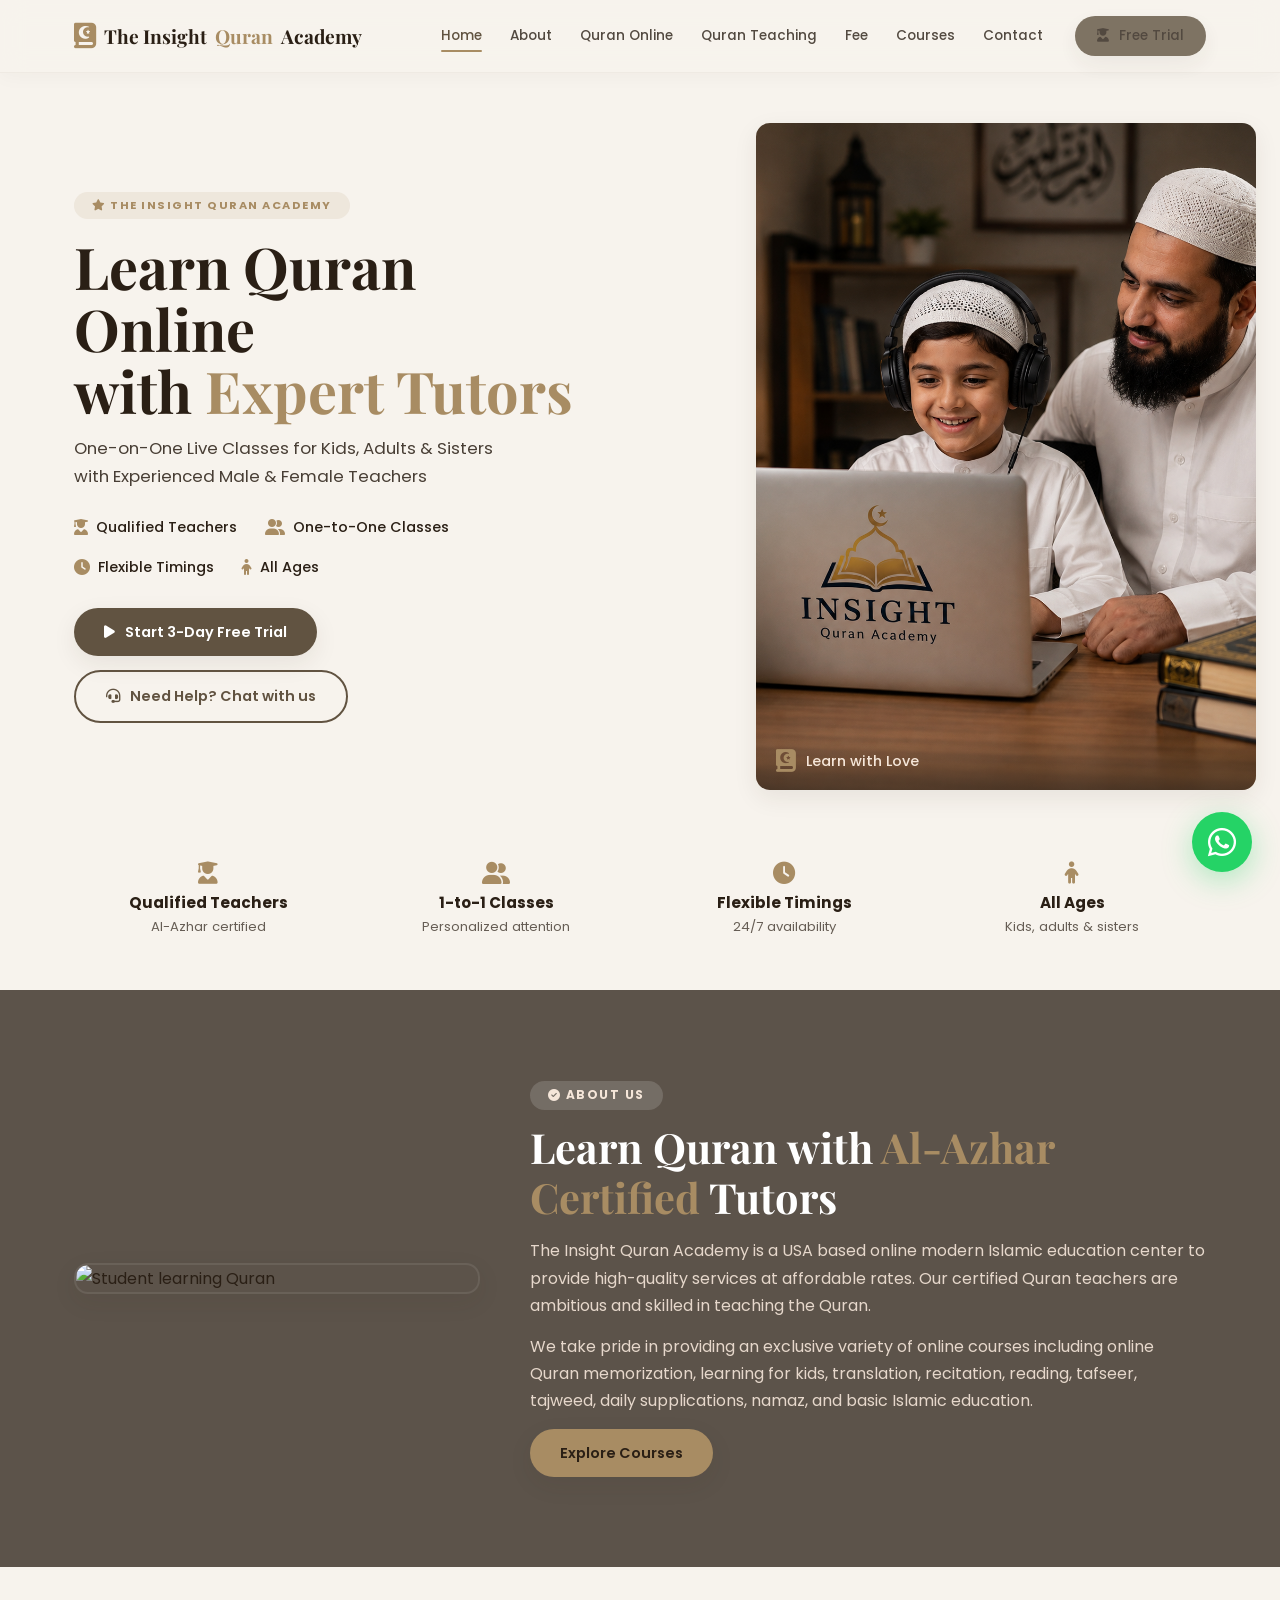
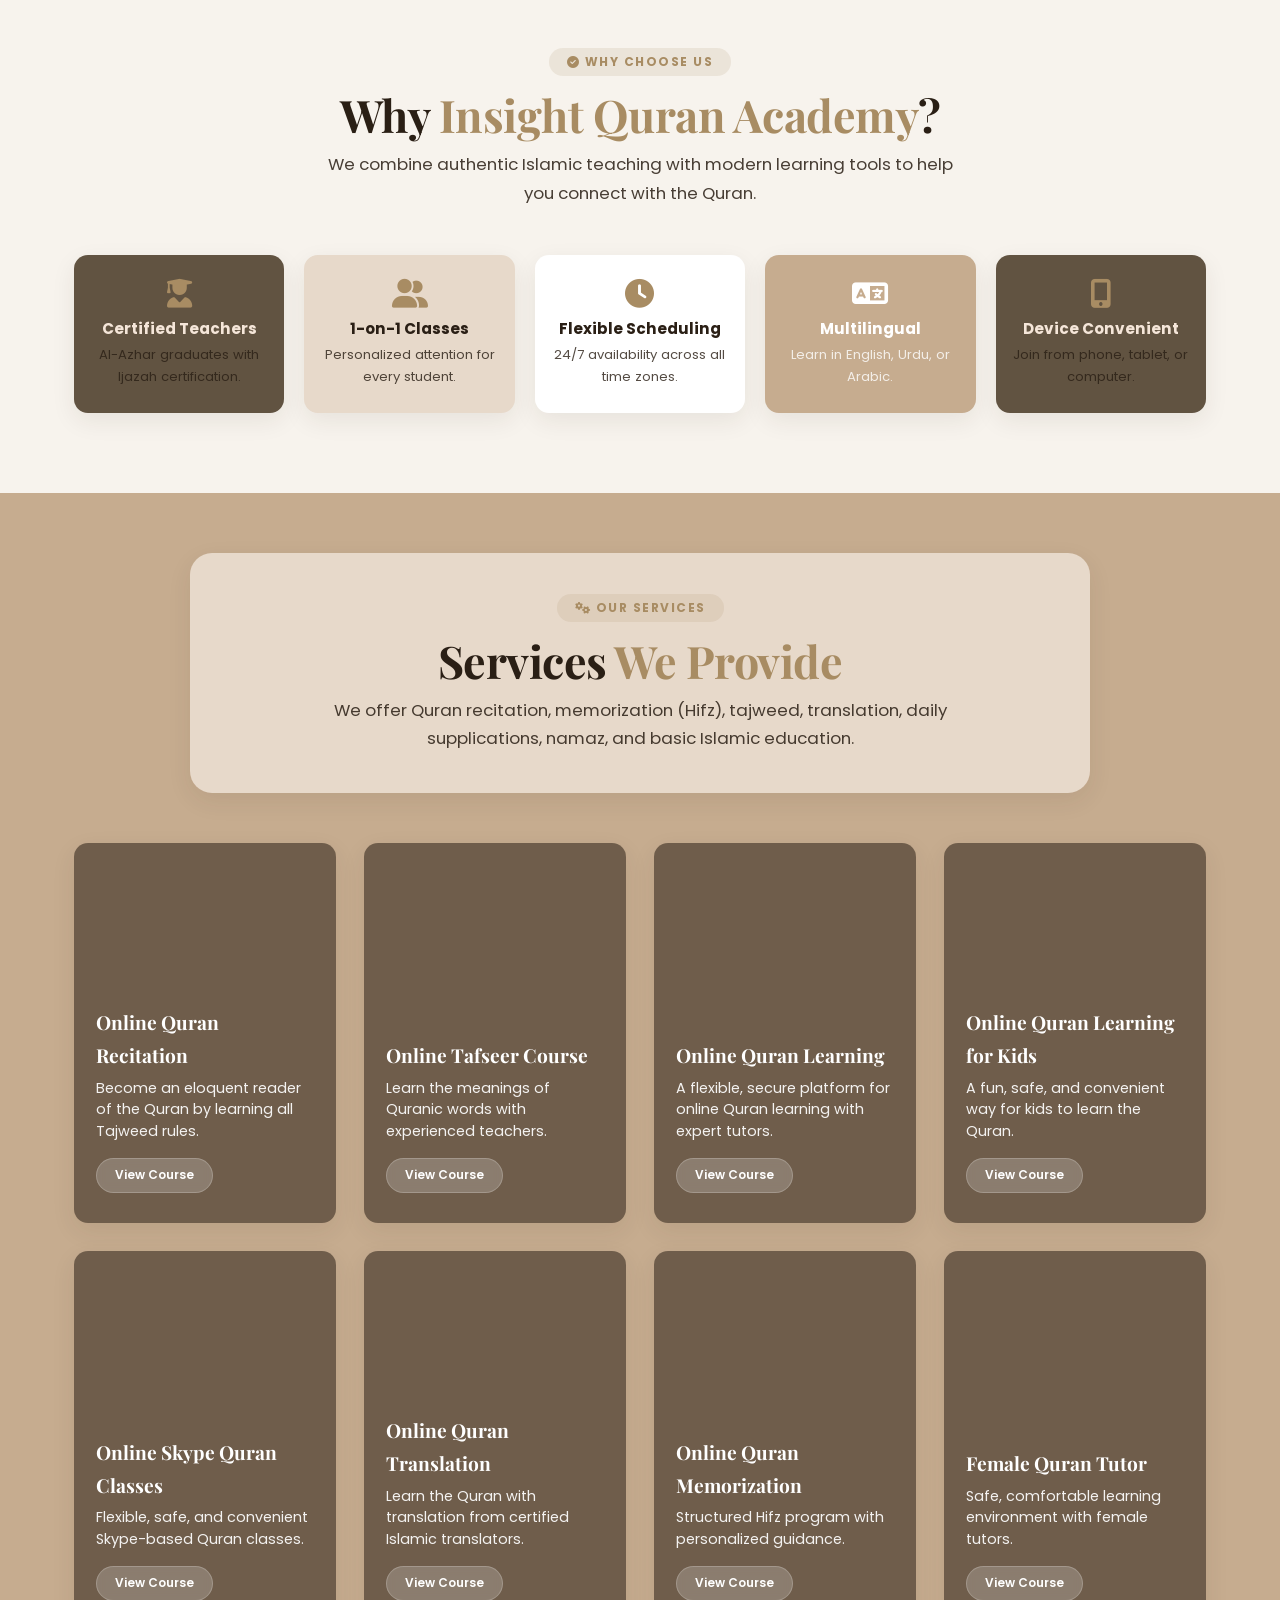
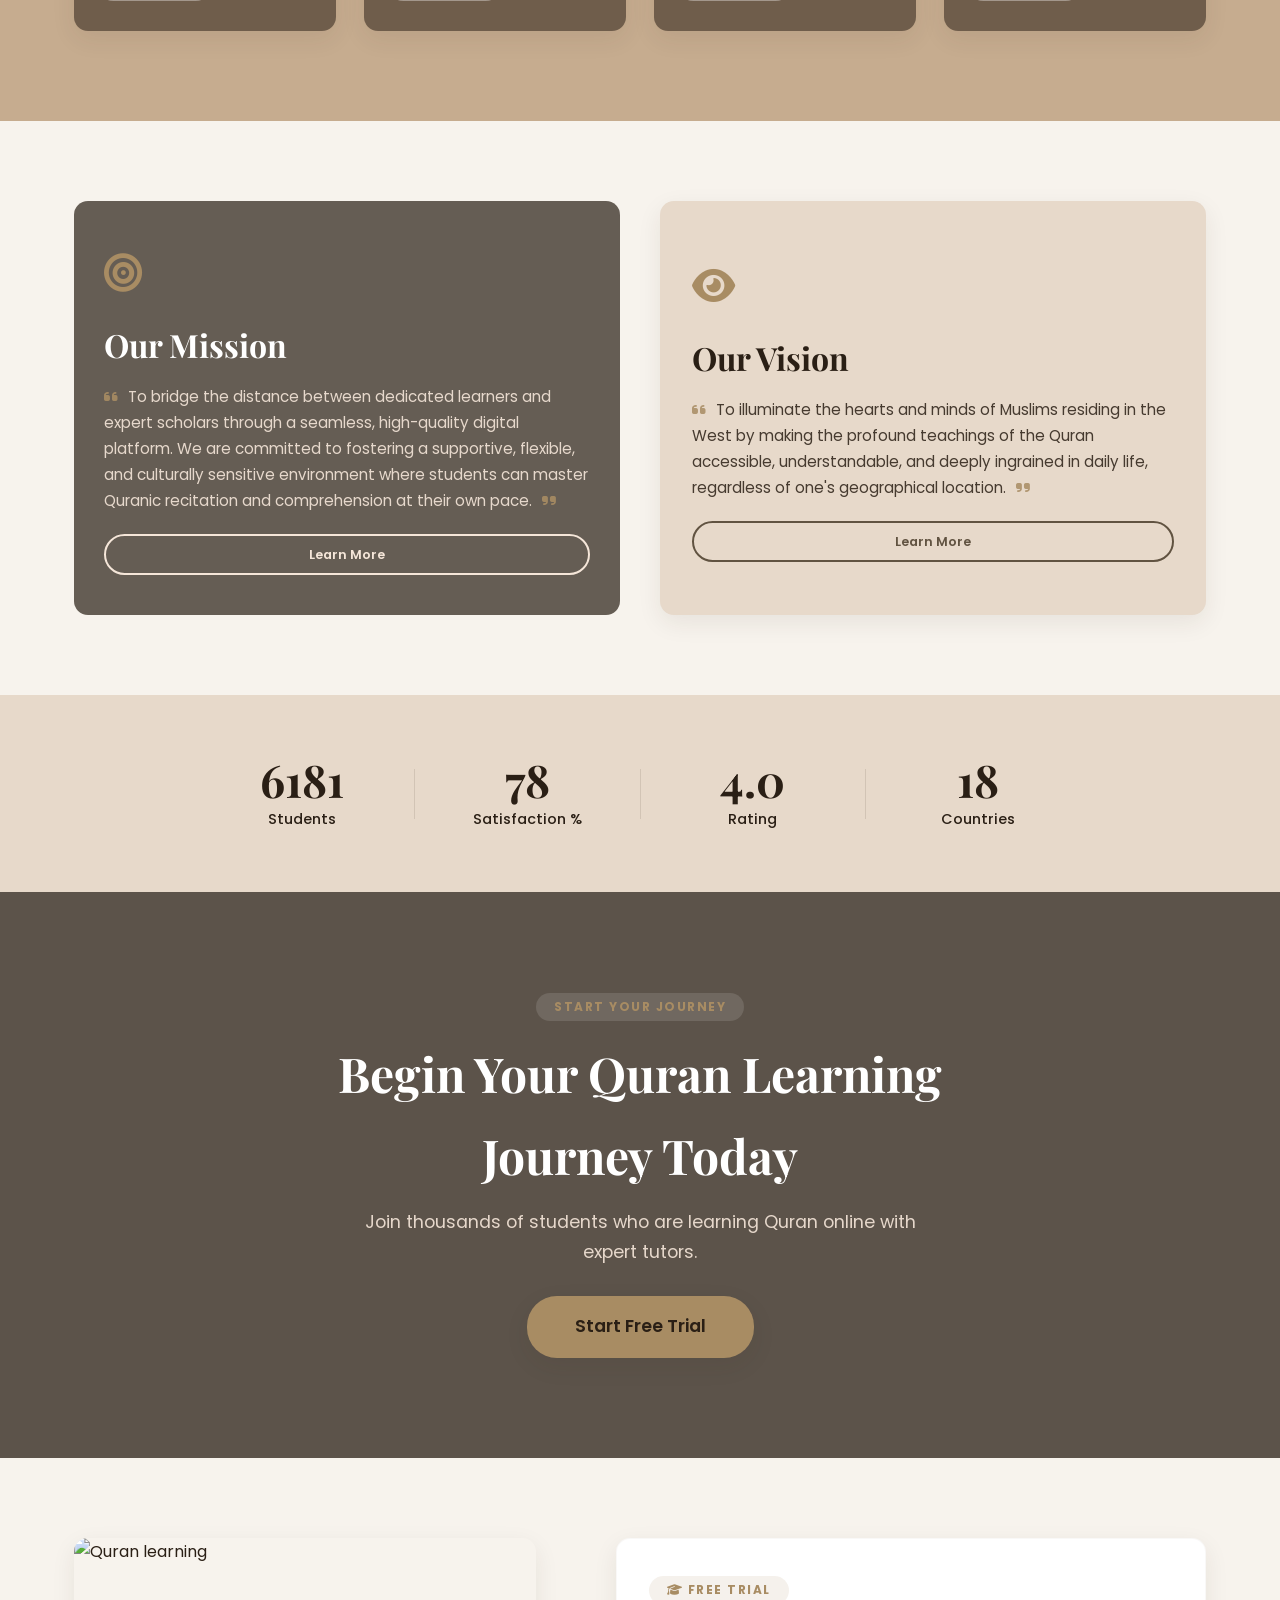
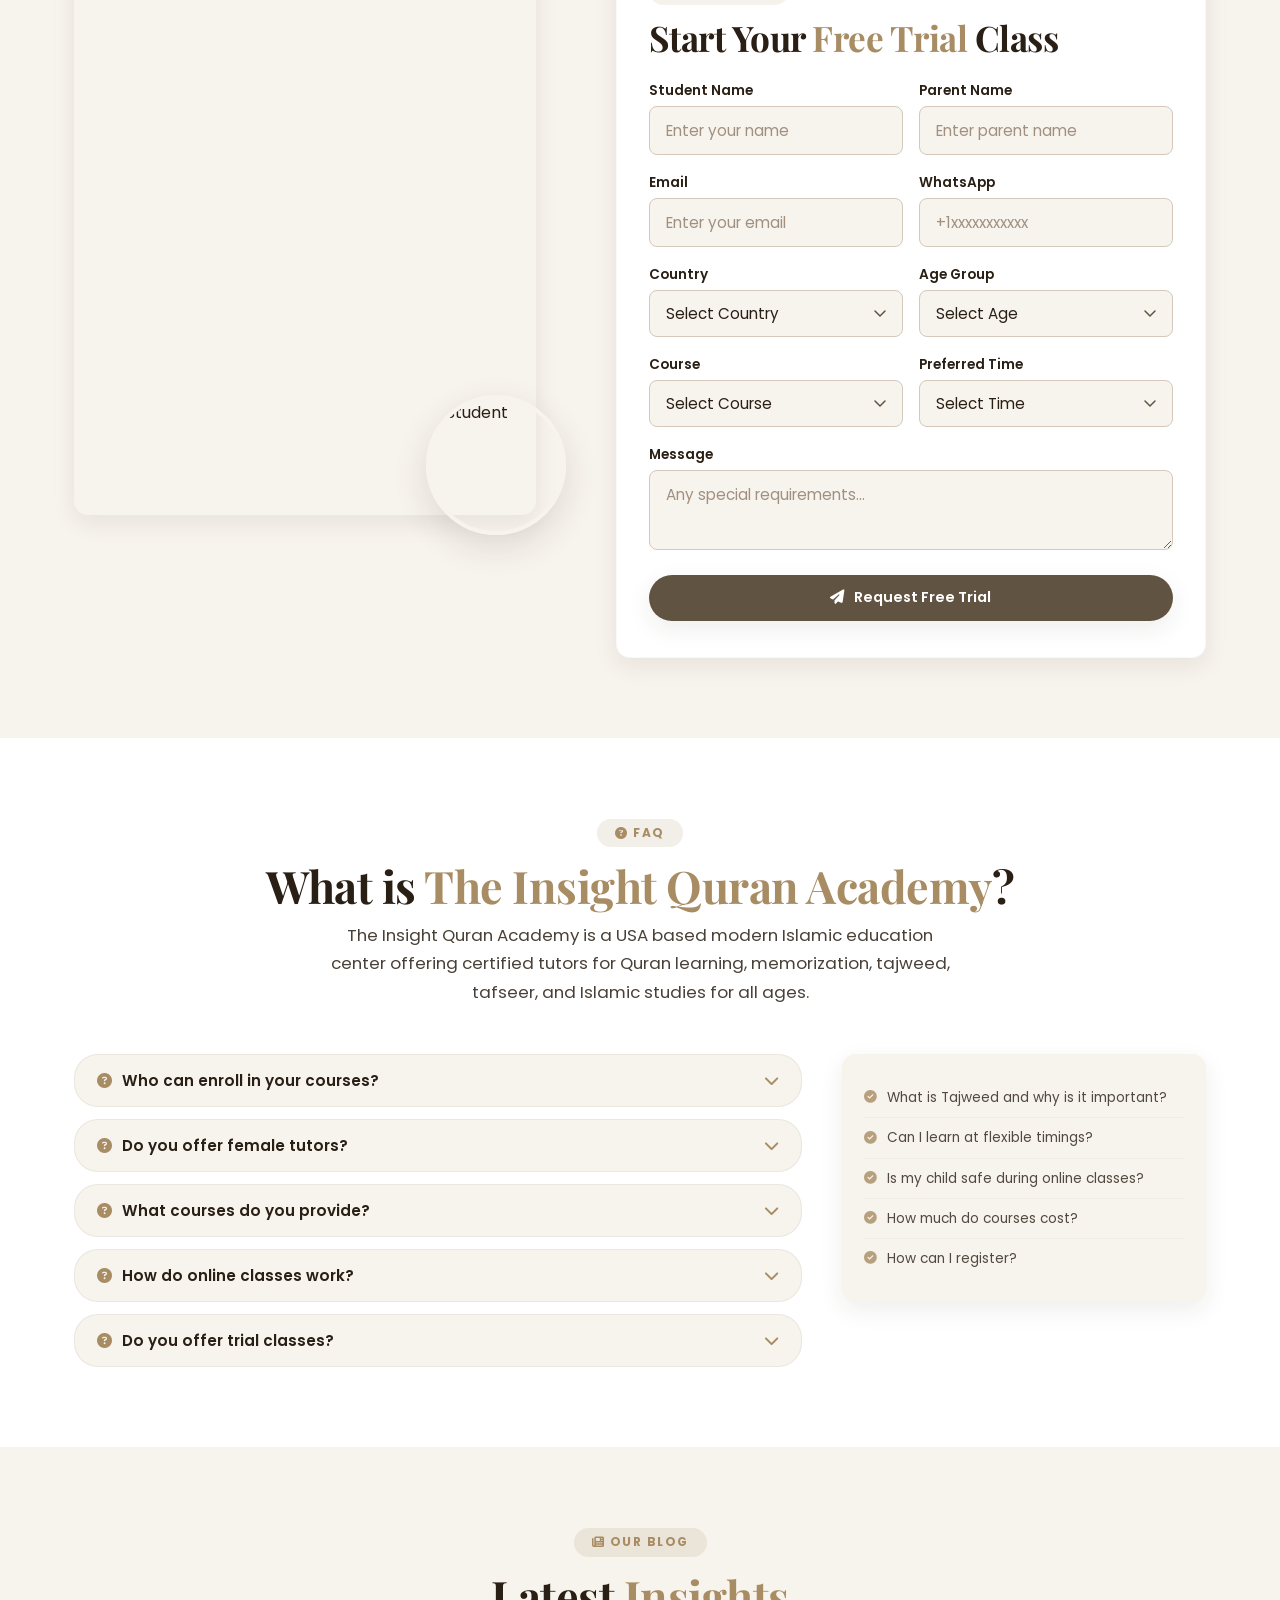
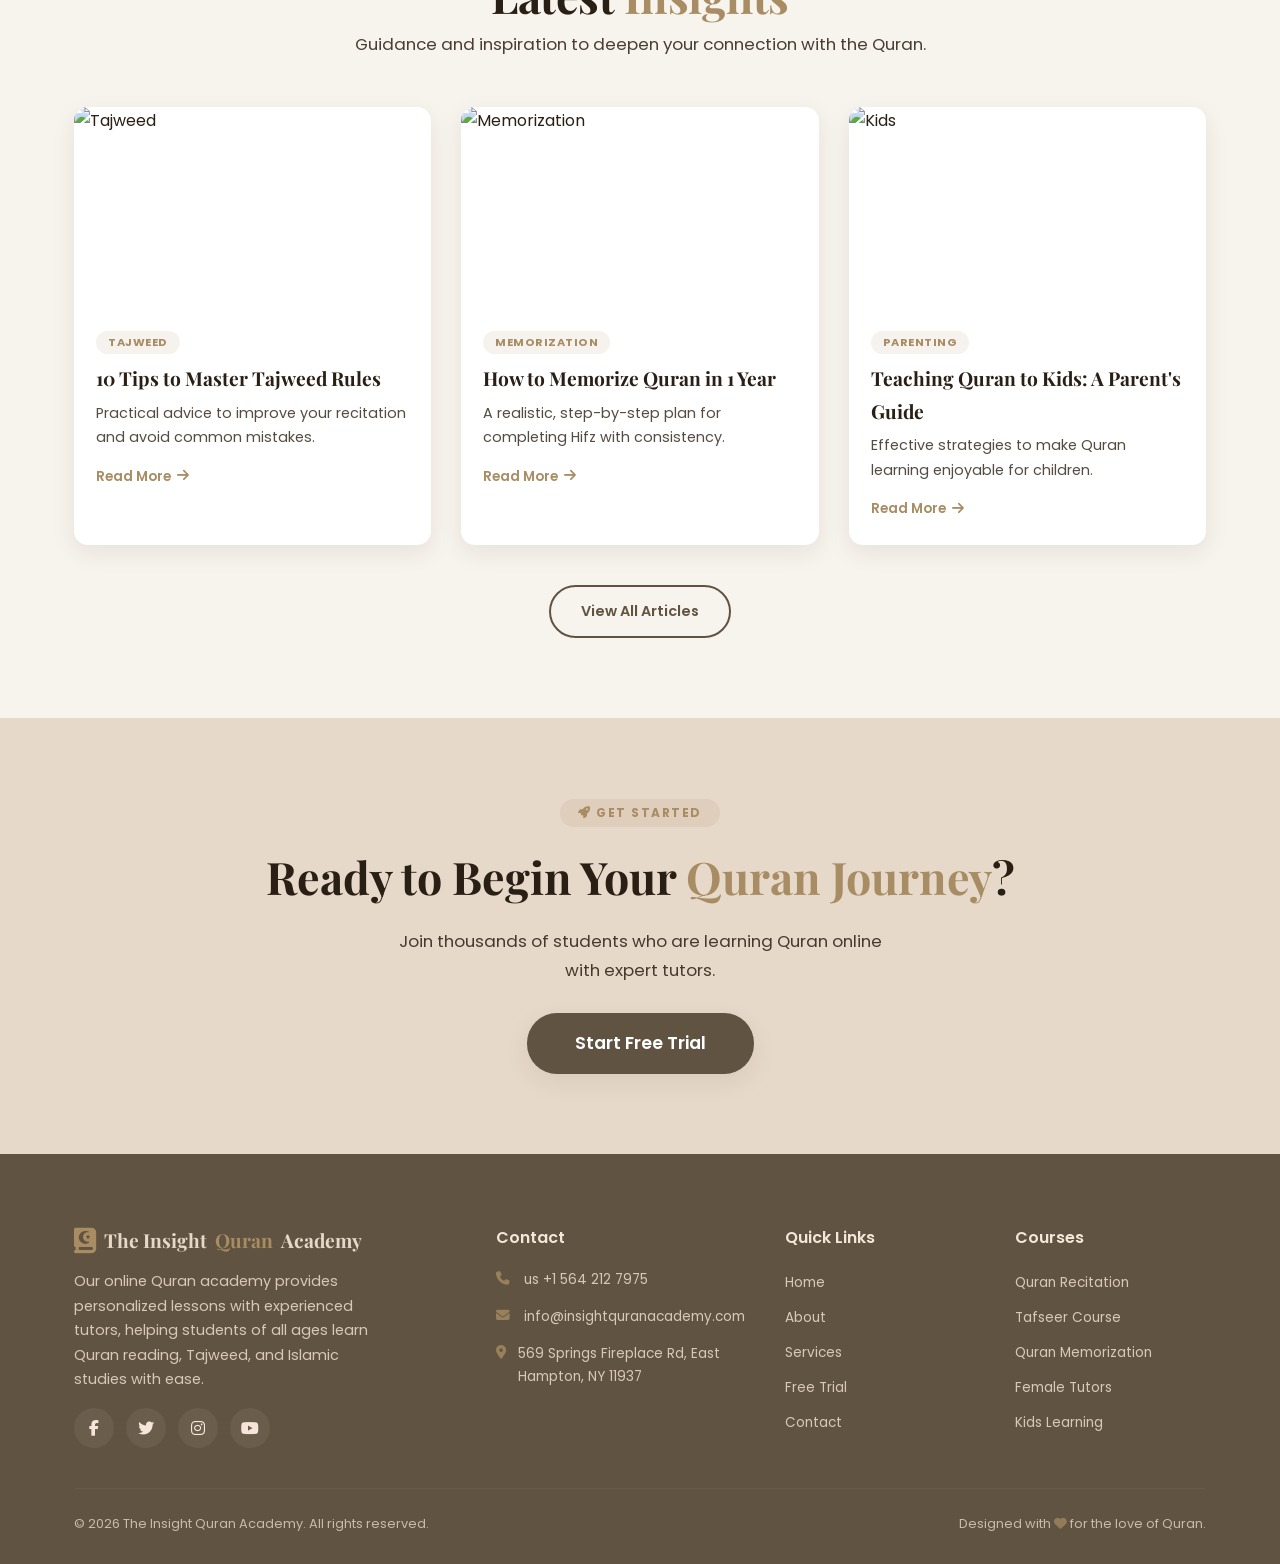
==== commit 9d92246a: "Update index.html" ====
--- a/index.html
+++ b/index.html
@@ -81,7 +81,7 @@
                 </div>
                 <div class="hero-image">
                     <div class="hero-image-placeholder">
-                        <img src="https://images.unsplash.com/photo-1584556812952-9056a07ba738?w=600&h=800&fit=crop&crop=center" alt="Young boy reading Quran" />
+                        <img src="./heroimaege.png" alt="Young boy reading Quran" />
                         <div class="hero-img-overlay">
                             <i class="fas fa-quran"></i>
                             <span>Learn with Love</span>
--- a/style.css
+++ b/style.css
@@ -1711,4 +1711,4 @@
 textarea:focus-visible {
     outline: 3px solid var(--gold);
     outline-offset: 2px;
-}+}
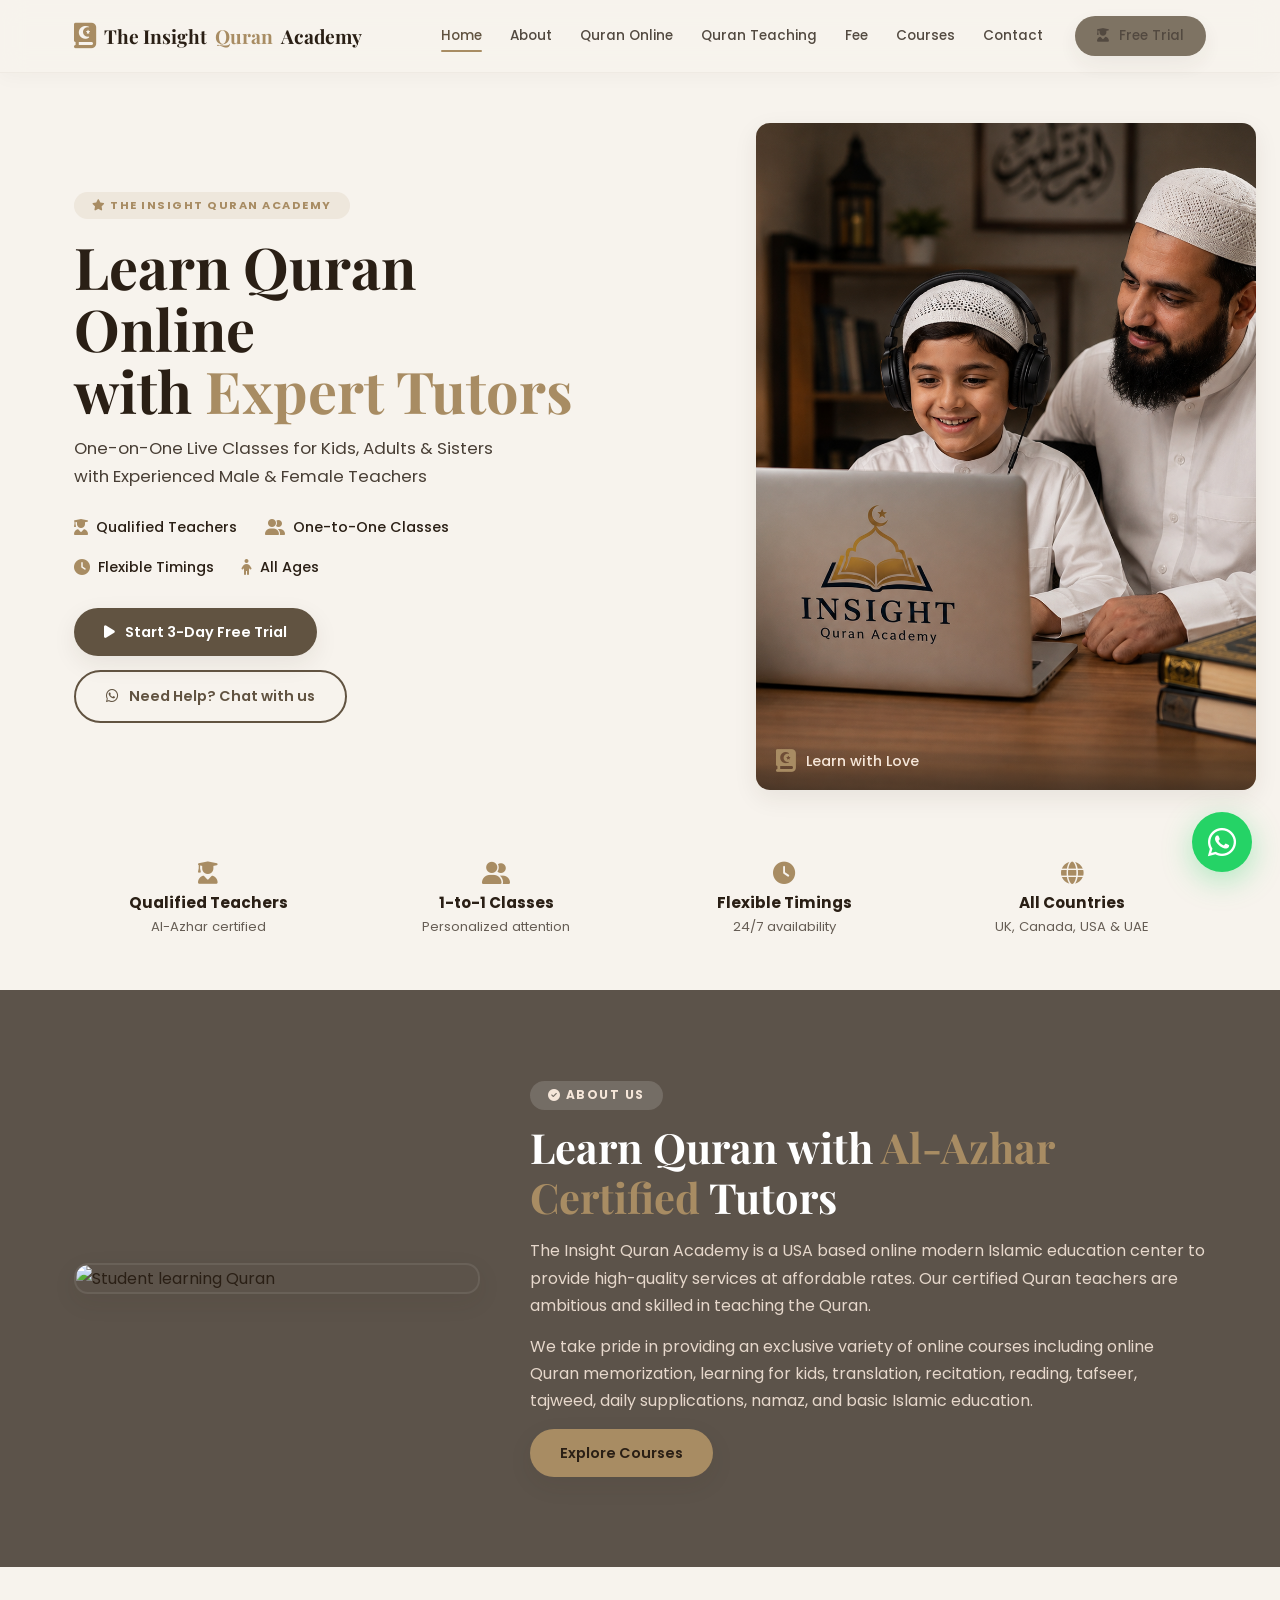
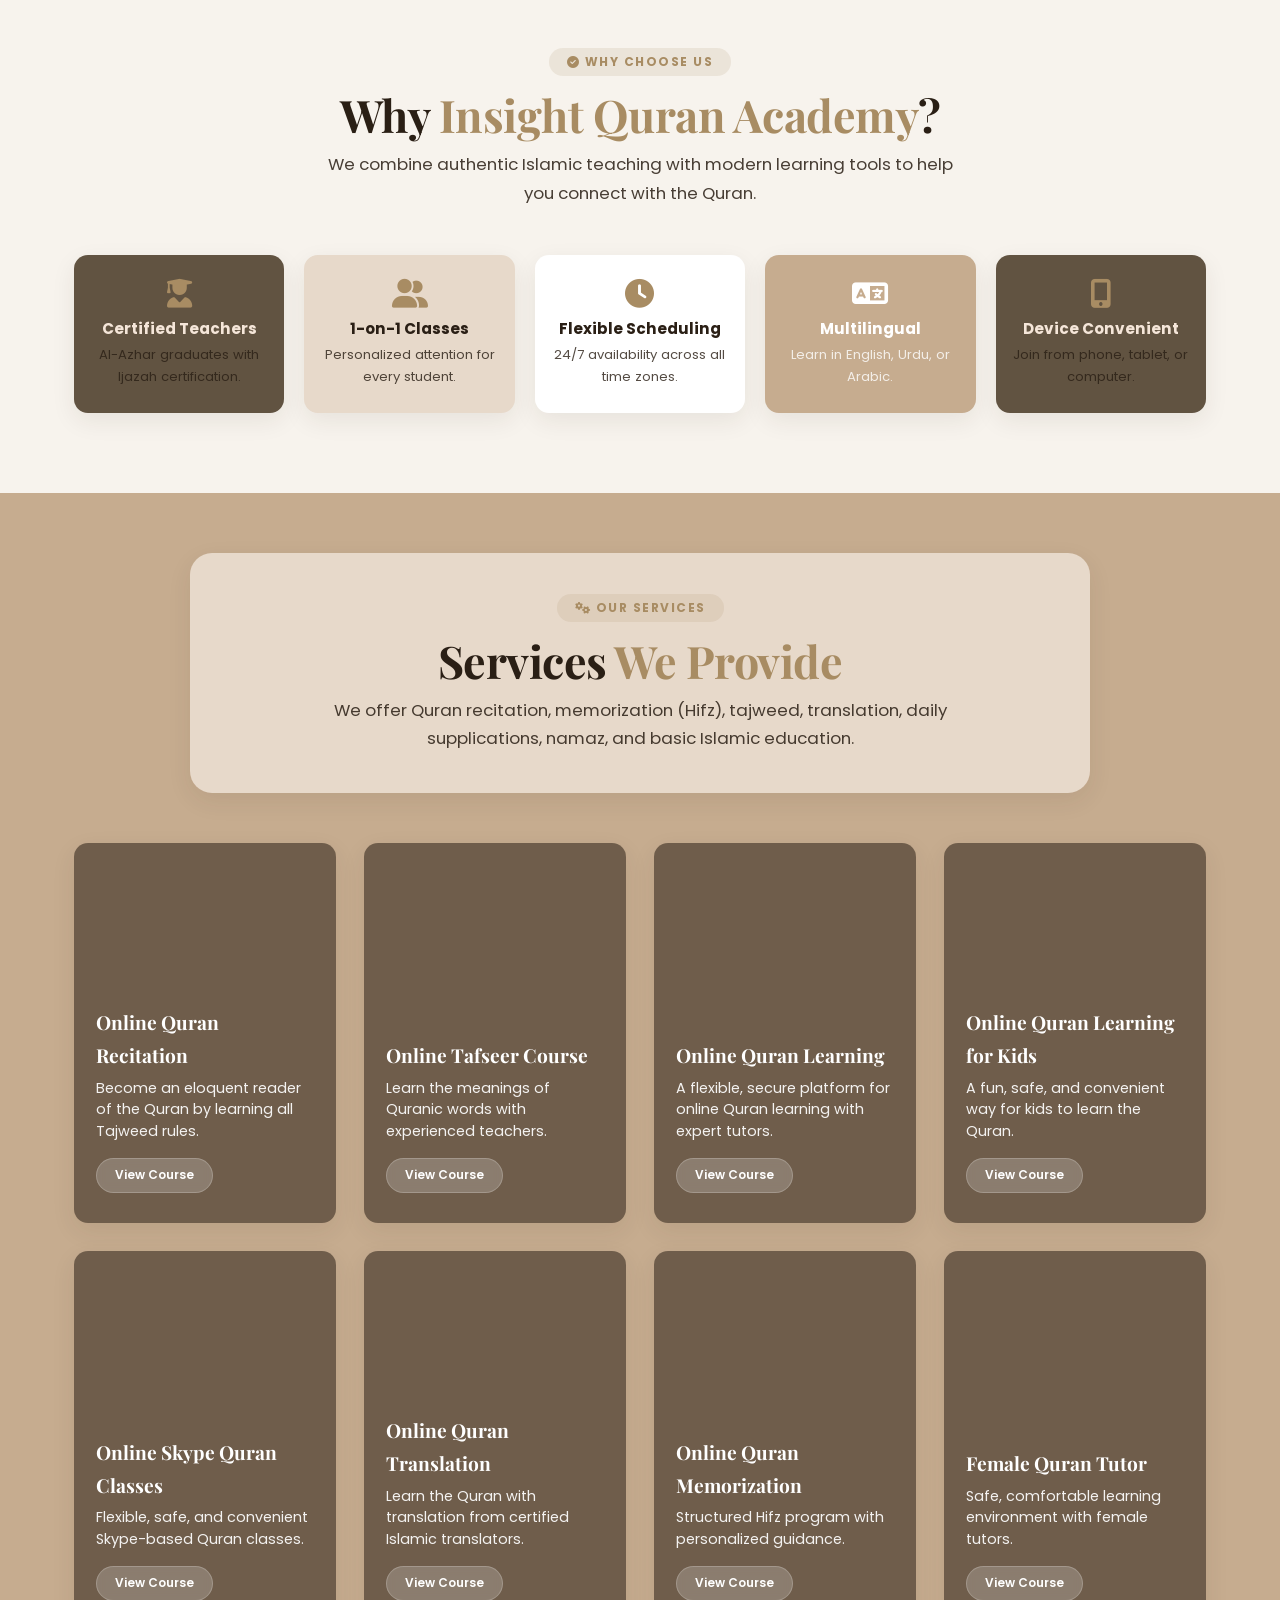
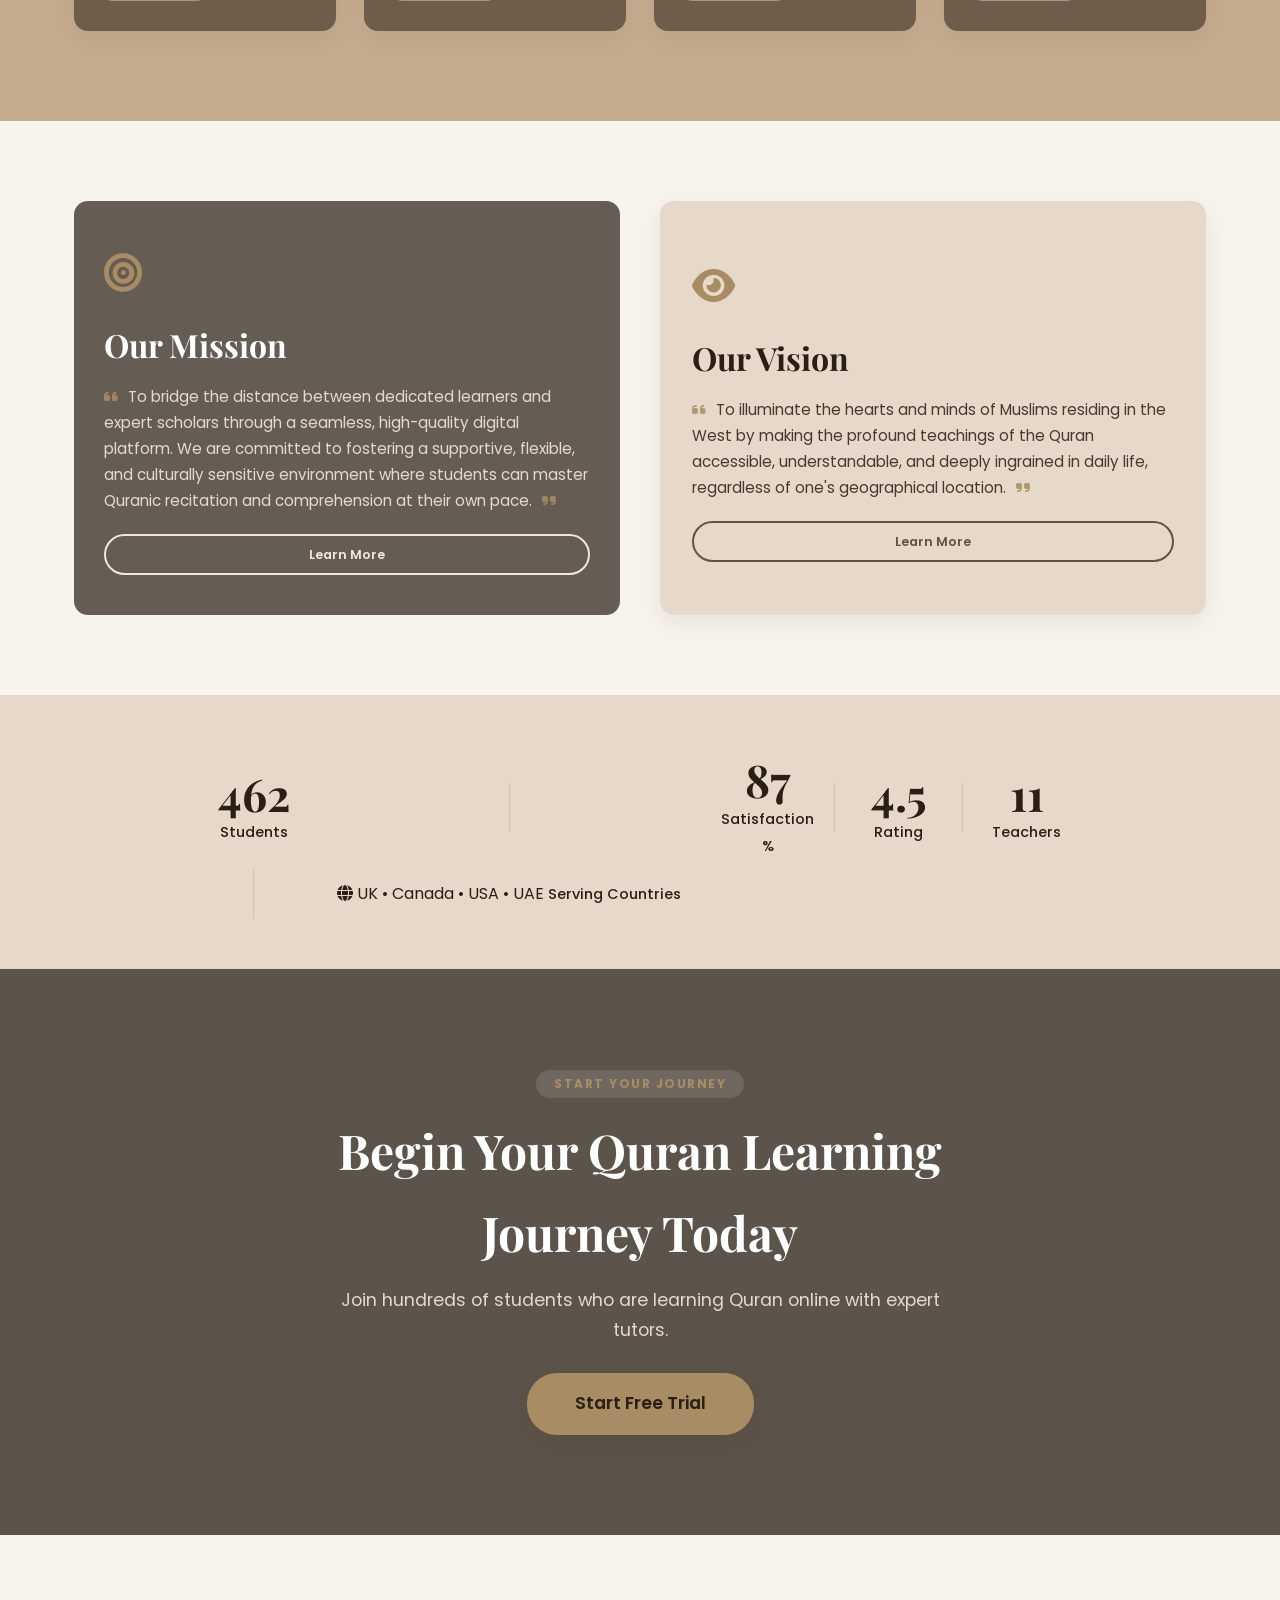
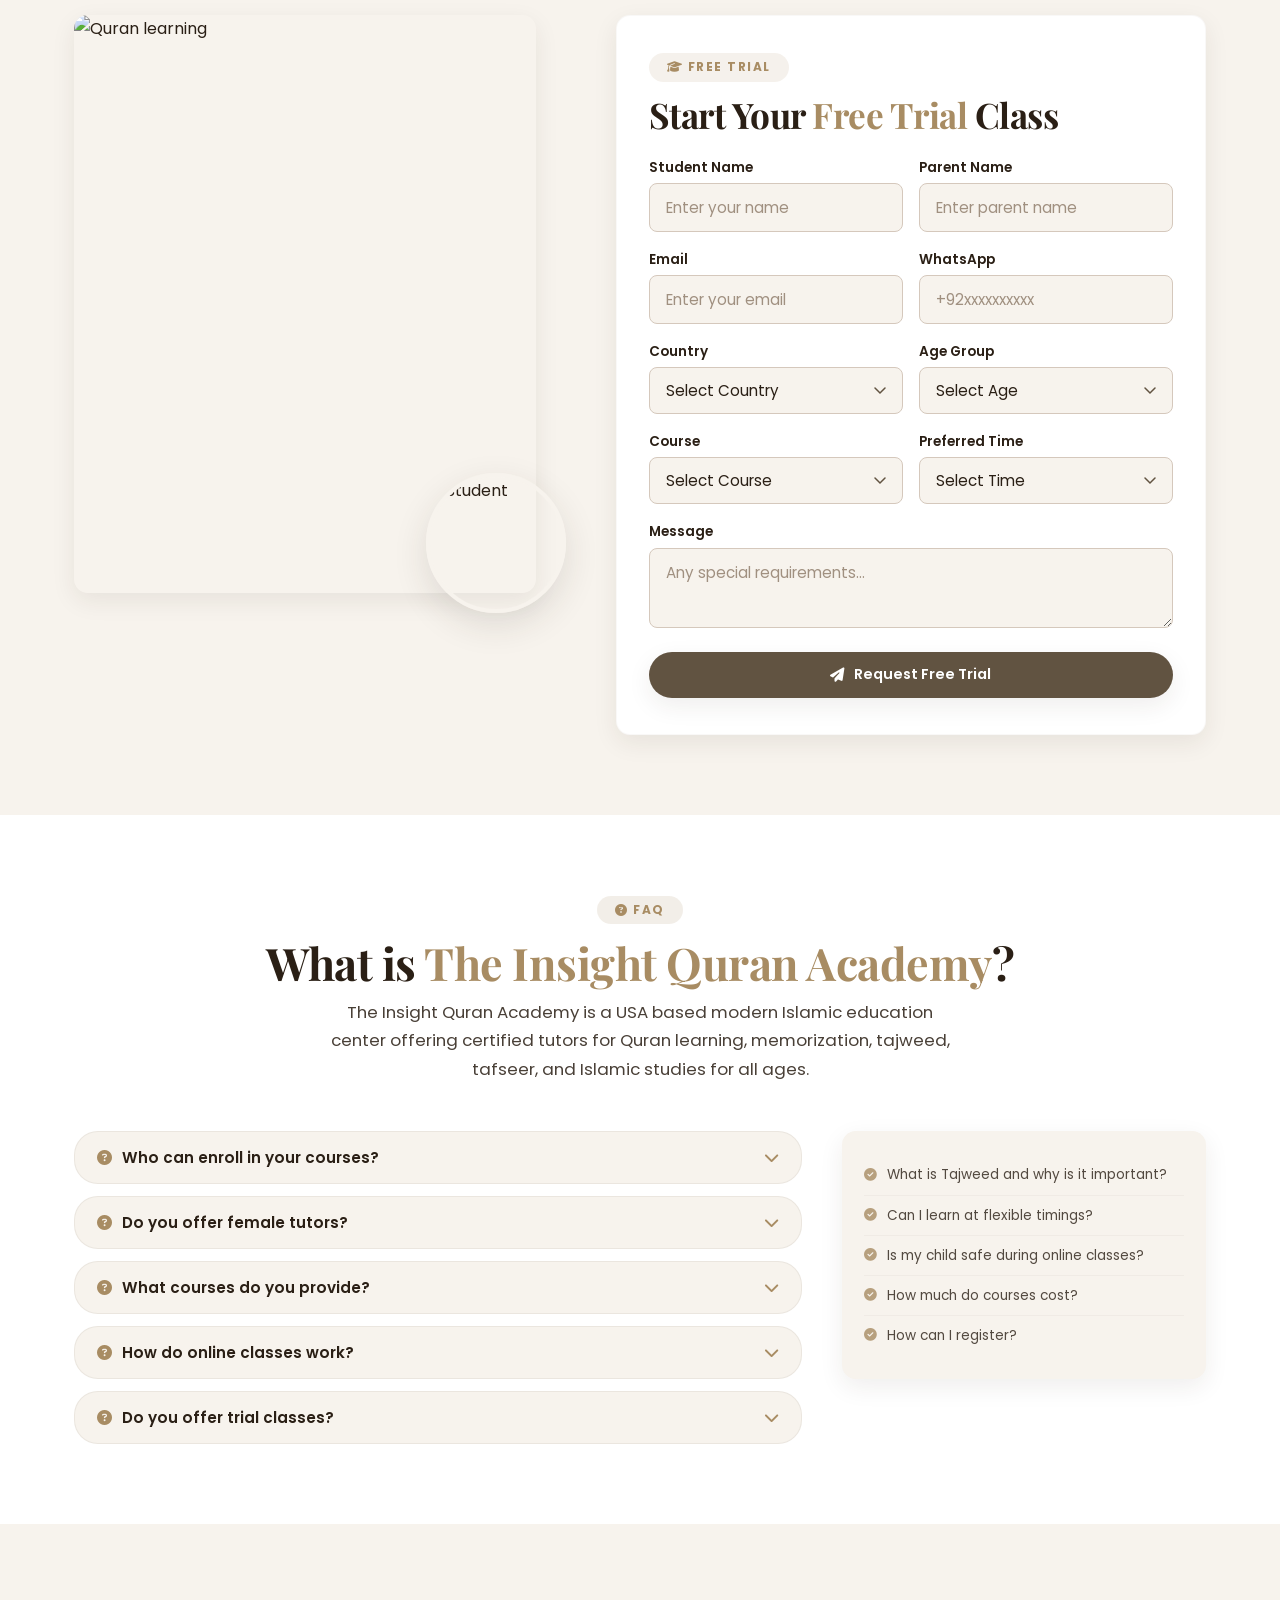
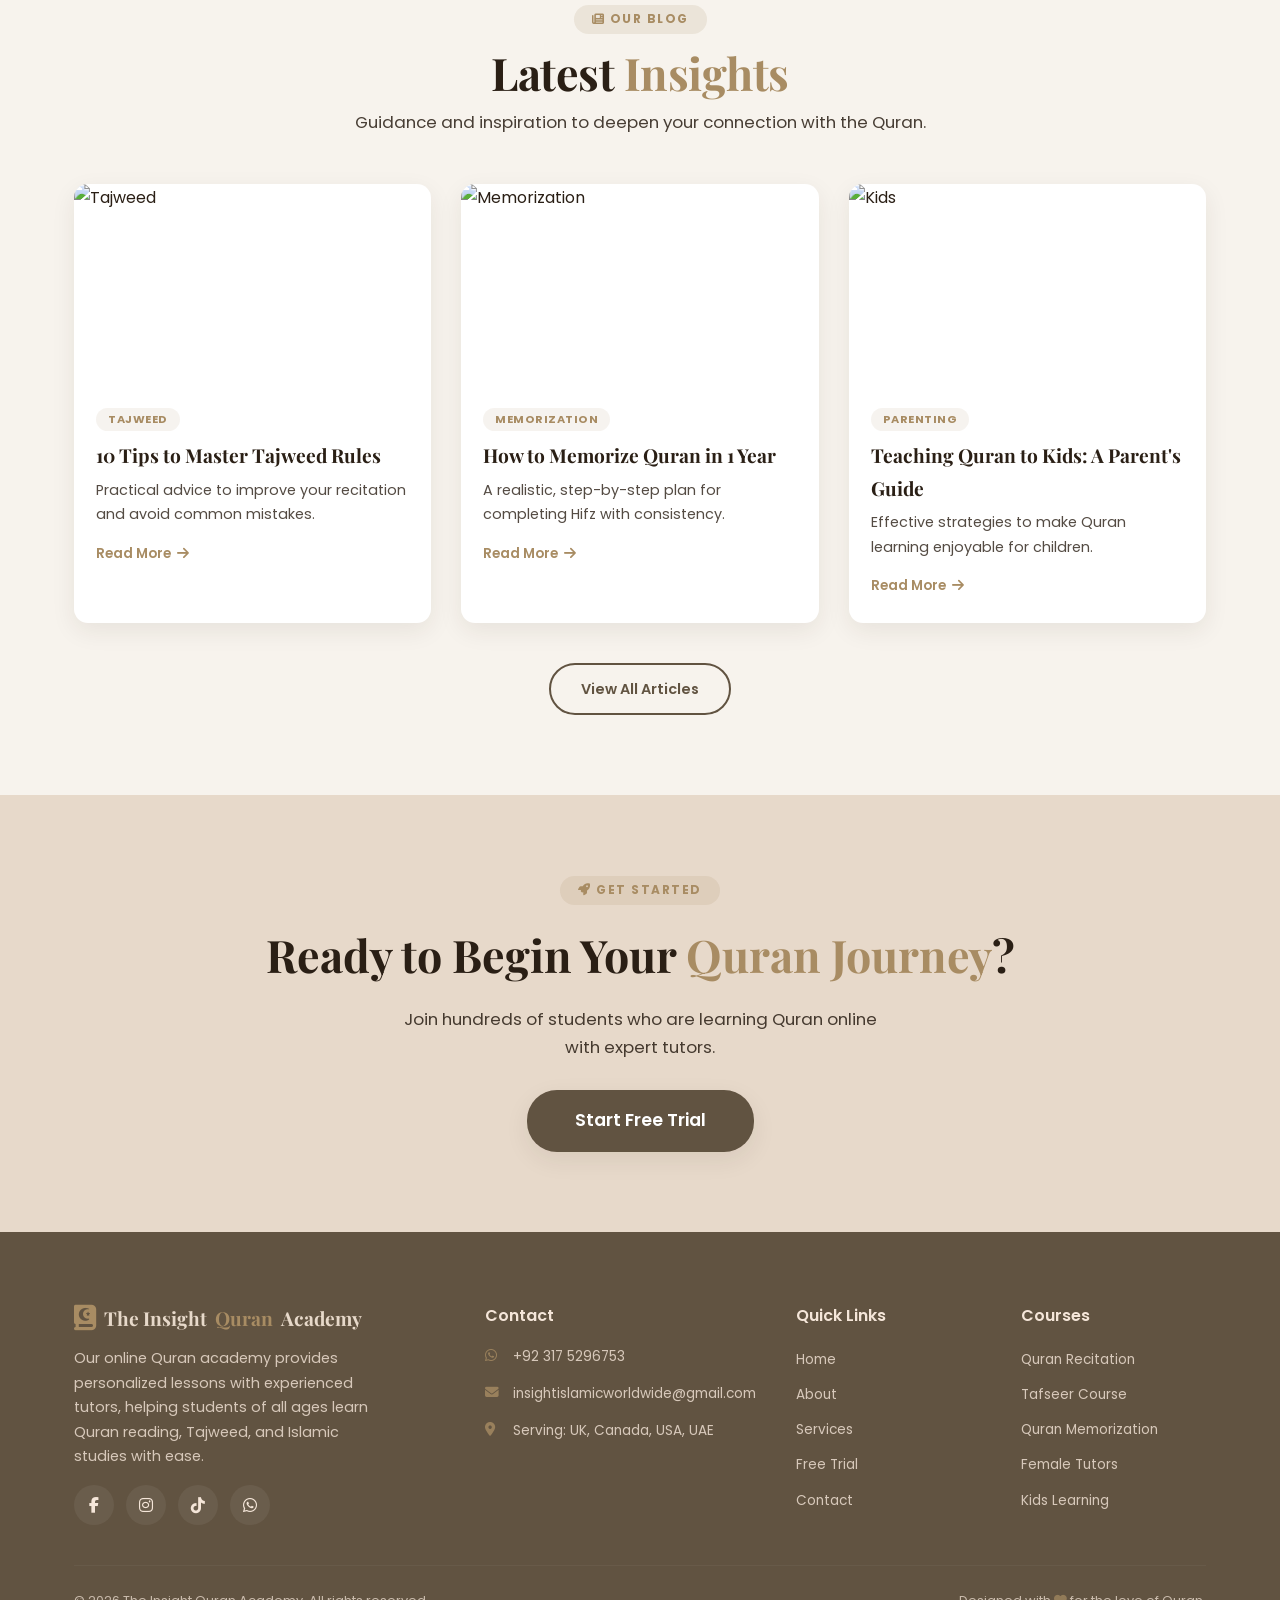
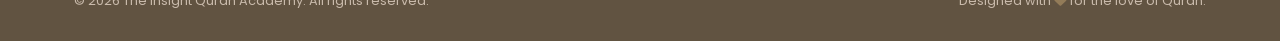
==== commit 4872bb57: "Change 'Hello World' to 'Goodbye World'" ====
--- a/index.html
+++ b/index.html
@@ -20,7 +20,7 @@
 <body>
 
     <!-- ===== WHATSAPP FLOATING ===== -->
-    <a href="https://wa.me/15642127975?text=Assalamu%20alaikum!%20I%20want%20to%20learn%20Quran." target="_blank" rel="noopener noreferrer" class="whatsapp-float" aria-label="Chat with us on WhatsApp">
+    <a href="https://wa.me/03175296753?text=Assalamu%20alaikum!%20I%20want%20to%20learn%20Quran." target="_blank" rel="noopener noreferrer" class="whatsapp-float" aria-label="Chat with us on WhatsApp">
         <i class="fab fa-whatsapp"></i>
         <span class="whatsapp-tooltip">Need Help? Chat with us</span>
     </a>
@@ -76,7 +76,7 @@
                     </div>
                     <div class="hero-buttons">
                         <a href="#trial" class="btn btn-primary"><i class="fas fa-play"></i> Start 3-Day Free Trial</a>
-                        <a href="#contact" class="btn btn-outline"><i class="fas fa-headset"></i> Need Help? Chat with us</a>
+                        <a href="https://wa.me/03175296753?text=Assalamu%20alaikum!%20I%20want%20to%20learn%20Quran." target="_blank" rel="noopener noreferrer" class="btn btn-outline"><i class="fab fa-whatsapp"></i> Need Help? Chat with us</a>
                     </div>
                 </div>
                 <div class="hero-image">
@@ -113,9 +113,9 @@
                         <p>24/7 availability</p>
                     </div>
                     <div class="trust-item">
-                        <i class="fas fa-child"></i>
-                        <h4>All Ages</h4>
-                        <p>Kids, adults & sisters</p>
+                        <i class="fas fa-globe"></i>
+                        <h4>All Countries</h4>
+                        <p>UK, Canada, USA & UAE</p>
                     </div>
                 </div>
             </div>
@@ -287,13 +287,13 @@
         </section>
 
         <!-- ============================================================
-        STATISTICS — 4-Column Editorial Grid with Dividers
+        STATISTICS — 5-Column Editorial Grid with Dividers
         ============================================================ -->
         <section class="statistics section" id="stats" aria-labelledby="stats-title">
             <div class="container">
                 <div class="statistics-grid">
                     <div class="stat-item">
-                        <span class="stat-number" data-count="7500">0</span>
+                        <span class="stat-number" data-count="500">0</span>
                         <span class="stat-label">Students</span>
                     </div>
                     <div class="stat-divider"></div>
@@ -308,8 +308,16 @@
                     </div>
                     <div class="stat-divider"></div>
                     <div class="stat-item">
-                        <span class="stat-number" data-count="23">0</span>
-                        <span class="stat-label">Countries</span>
+                        <span class="stat-number" data-count="12">0</span>
+                        <span class="stat-label">Teachers</span>
+                    </div>
+                    <div class="stat-divider"></div>
+                    <div class="stat-item stat-countries">
+                        <span class="stat-countries-text">
+                            <i class="fas fa-globe"></i>
+                            <span>UK • Canada • USA • UAE</span>
+                        </span>
+                        <span class="stat-label">Serving Countries</span>
                     </div>
                 </div>
             </div>
@@ -324,7 +332,7 @@
                 <div class="cta-content">
                     <span class="section-tag light">Start Your Journey</span>
                     <h2>Begin Your Quran Learning Journey Today</h2>
-                    <p>Join thousands of students who are learning Quran online with expert tutors.</p>
+                    <p>Join hundreds of students who are learning Quran online with expert tutors.</p>
                     <a href="#trial" class="btn btn-primary btn-large">Start Free Trial</a>
                 </div>
             </div>
@@ -369,7 +377,7 @@
                                 </div>
                                 <div class="form-group">
                                     <label for="trialPhone">WhatsApp</label>
-                                    <input type="tel" id="trialPhone" name="phone" placeholder="+1xxxxxxxxxxx" required />
+                                    <input type="tel" id="trialPhone" name="phone" placeholder="+92xxxxxxxxxx" required />
                                     <div class="form-error" id="trialPhoneError">Please enter a valid phone number.</div>
                                 </div>
                             </div>
@@ -378,10 +386,10 @@
                                     <label for="trialCountry">Country</label>
                                     <select id="trialCountry" name="country">
                                         <option value="">Select Country</option>
+                                        <option value="UK">UK</option>
                                         <option value="USA">USA</option>
-                                        <option value="UK">UK</option>
                                         <option value="Canada">Canada</option>
-                                        <option value="Australia">Australia</option>
+                                        <option value="UAE">UAE</option>
                                         <option value="Other">Other</option>
                                     </select>
                                 </div>
@@ -547,7 +555,7 @@
                 <div class="final-cta-content">
                     <span class="section-tag"><i class="fas fa-rocket"></i> Get Started</span>
                     <h2>Ready to Begin Your <span>Quran Journey</span>?</h2>
-                    <p>Join thousands of students who are learning Quran online with expert tutors.</p>
+                    <p>Join hundreds of students who are learning Quran online with expert tutors.</p>
                     <a href="#trial" class="btn btn-primary btn-large">Start Free Trial</a>
                 </div>
             </div>
@@ -563,18 +571,18 @@
                         <a href="/" class="logo"><i class="fas fa-quran logo-icon"></i> The Insight<span>Quran</span> Academy</a>
                         <p>Our online Quran academy provides personalized lessons with experienced tutors, helping students of all ages learn Quran reading, Tajweed, and Islamic studies with ease.</p>
                         <div class="footer-social">
-                            <a href="#" aria-label="Facebook"><i class="fab fa-facebook-f"></i></a>
-                            <a href="#" aria-label="Twitter"><i class="fab fa-twitter"></i></a>
-                            <a href="#" aria-label="Instagram"><i class="fab fa-instagram"></i></a>
-                            <a href="#" aria-label="YouTube"><i class="fab fa-youtube"></i></a>
+                            <a href="https://www.facebook.com/share/19N6ciPRbn/" target="_blank" rel="noopener noreferrer" aria-label="Facebook"><i class="fab fa-facebook-f"></i></a>
+                            <a href="https://www.instagram.com/insight_islamic_learning_?igsi=MTZ5Y2xpbWt3OHE2dA==" target="_blank" rel="noopener noreferrer" aria-label="Instagram"><i class="fab fa-instagram"></i></a>
+                            <a href="https://tiktok.com/@insight.islamic.learning" target="_blank" rel="noopener noreferrer" aria-label="TikTok"><i class="fab fa-tiktok"></i></a>
+                            <a href="https://wa.me/03175296753?text=Assalamu%20alaikum!%20I%20want%20to%20learn%20Quran." target="_blank" rel="noopener noreferrer" aria-label="WhatsApp"><i class="fab fa-whatsapp"></i></a>
                         </div>
                     </div>
                     <div>
                         <h4>Contact</h4>
                         <ul class="footer-contact">
-                            <li><i class="fas fa-phone"></i> us +1 564 212 7975</li>
-                            <li><i class="fas fa-envelope"></i> info@insightquranacademy.com</li>
-                            <li><i class="fas fa-map-marker-alt"></i> 569 Springs Fireplace Rd, East Hampton, NY 11937</li>
+                            <li><i class="fab fa-whatsapp"></i> +92 317 5296753</li>
+                            <li><i class="fas fa-envelope"></i> insightislamicworldwide@gmail.com</li>
+                            <li><i class="fas fa-map-marker-alt"></i> Serving: UK, Canada, USA, UAE</li>
                         </ul>
                     </div>
                     <div>
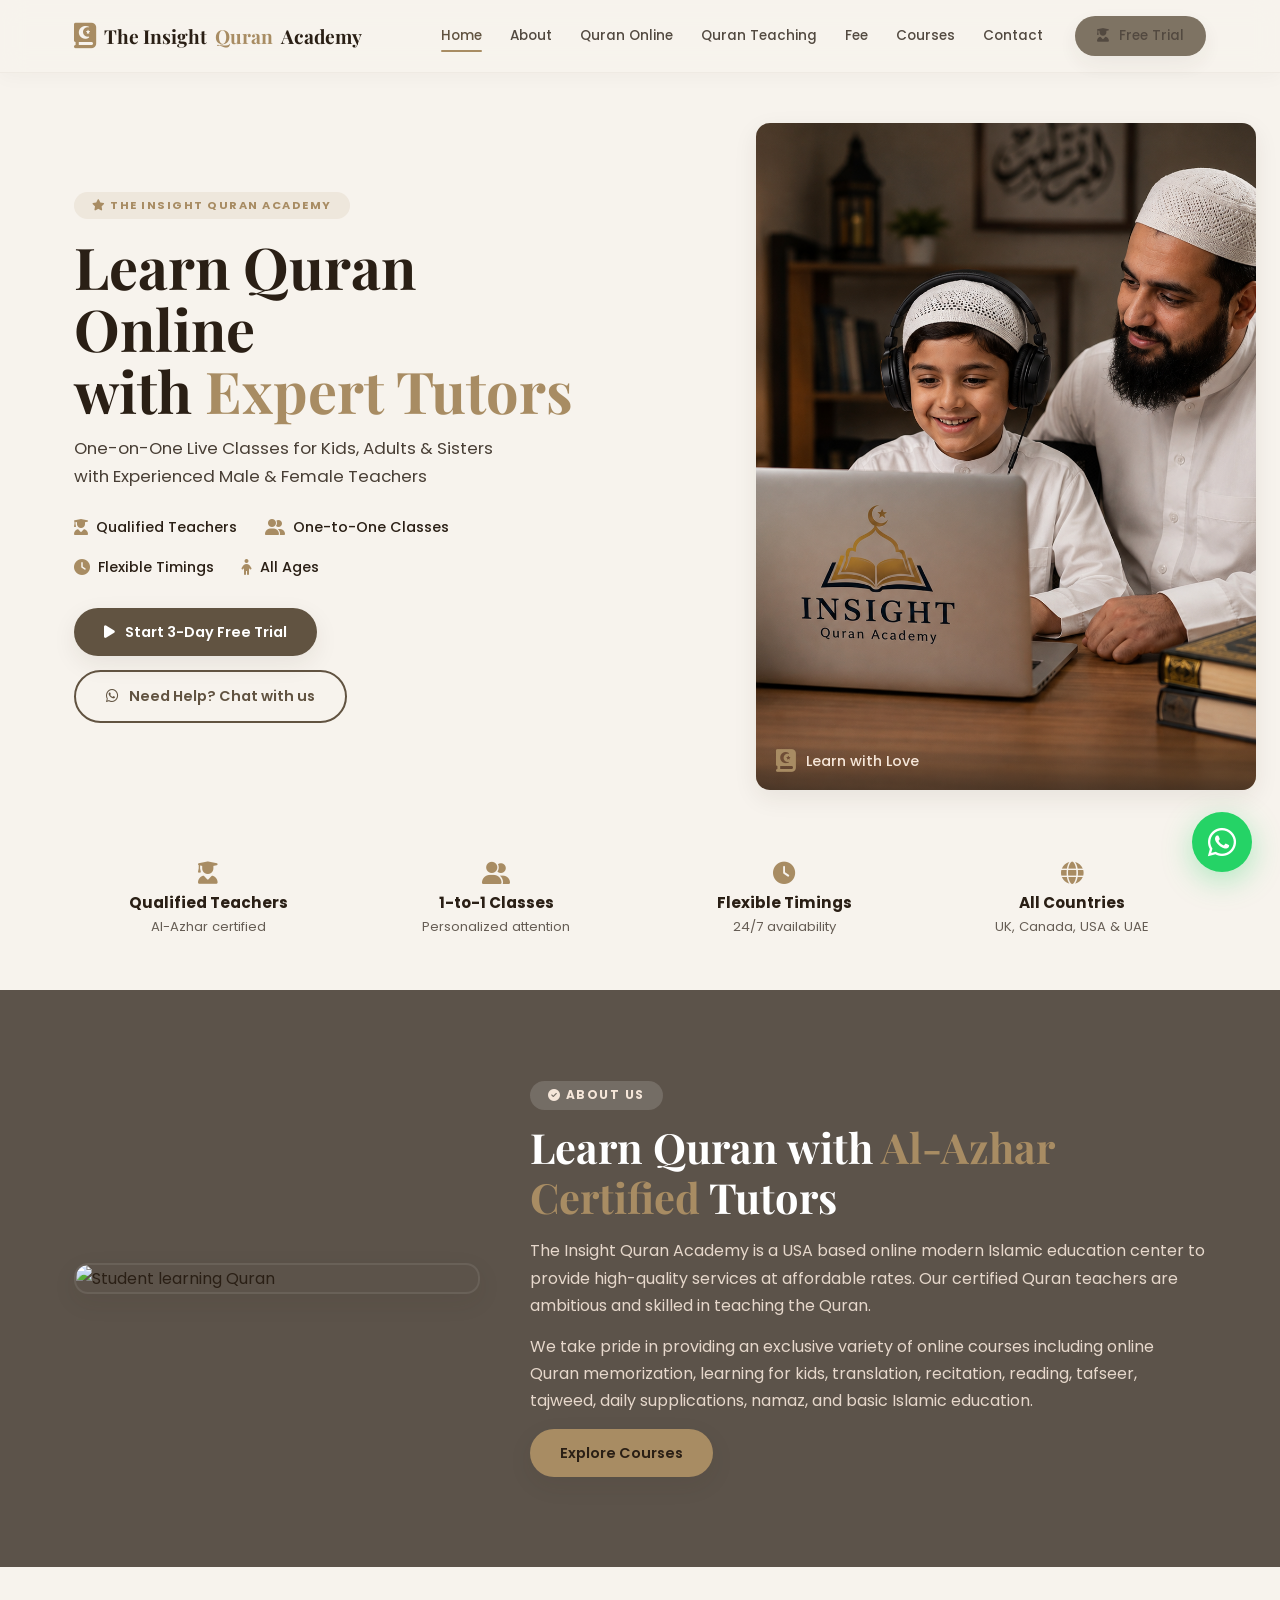
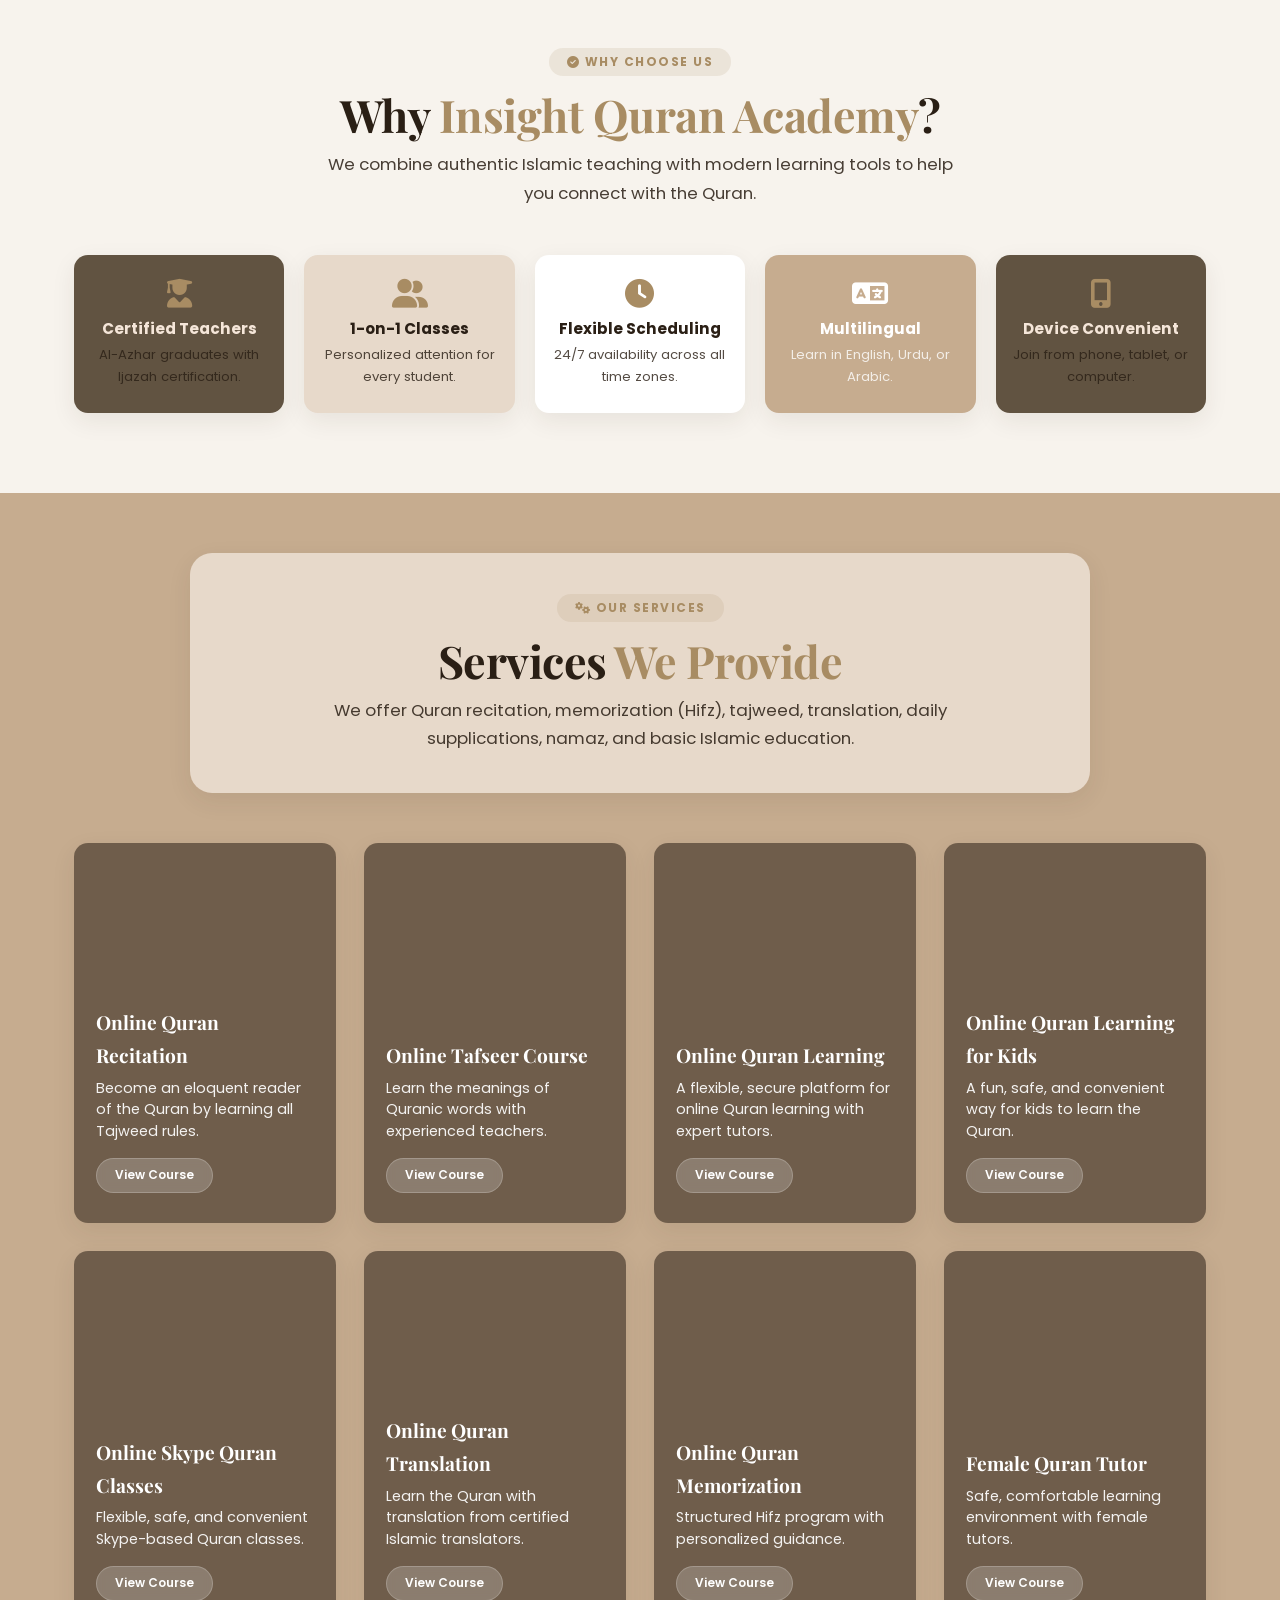
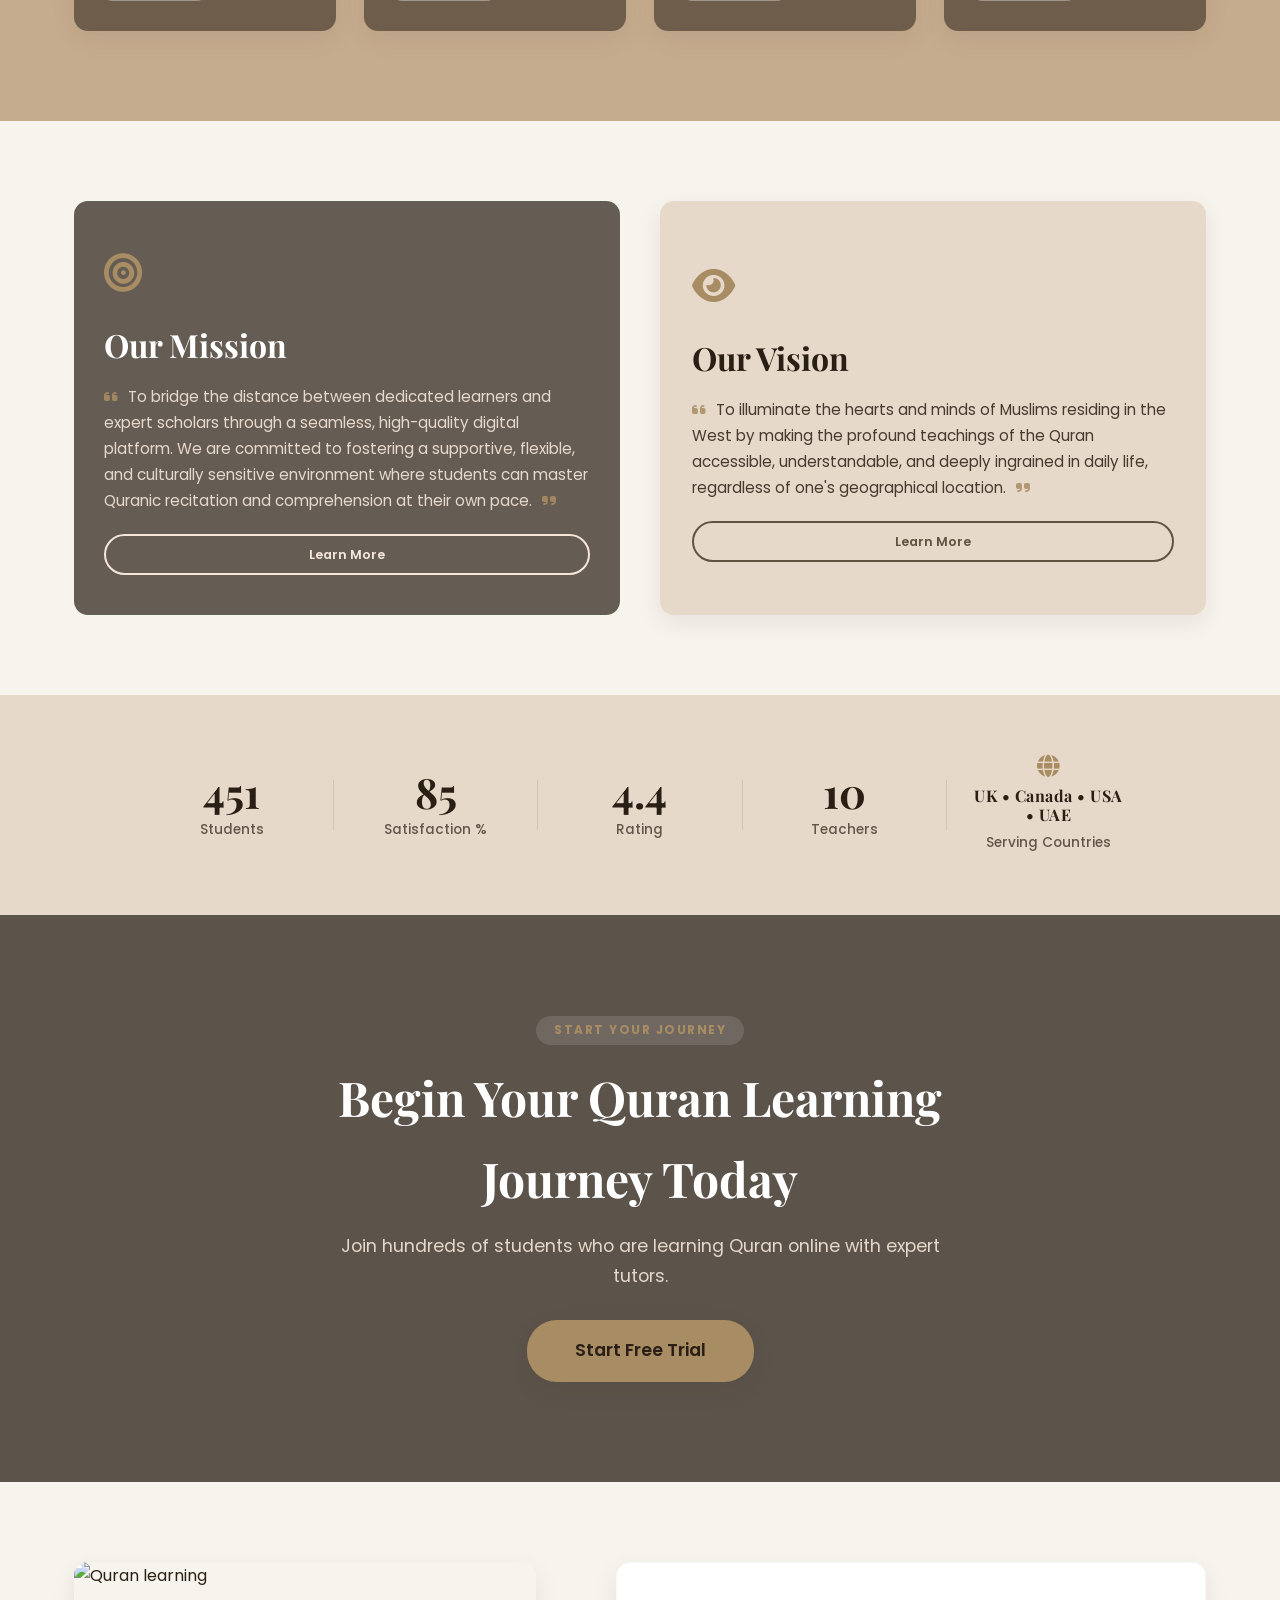
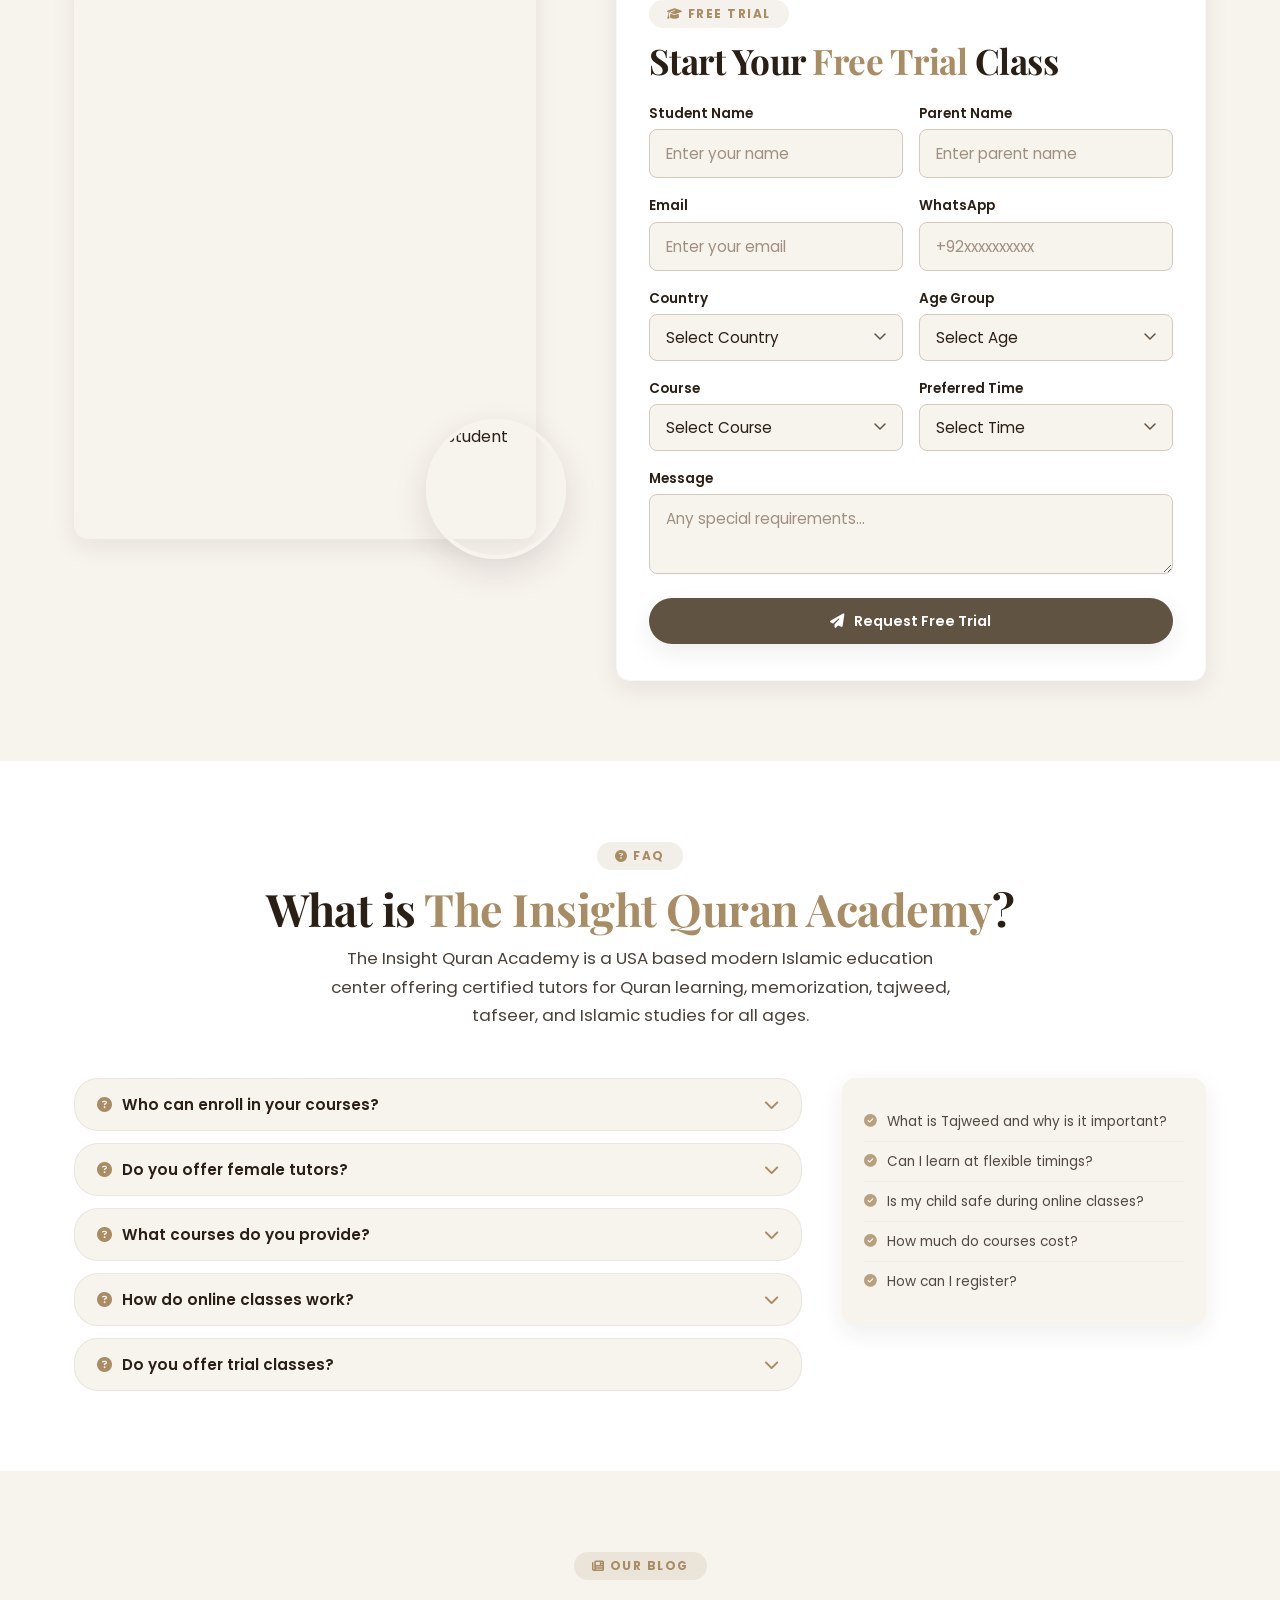
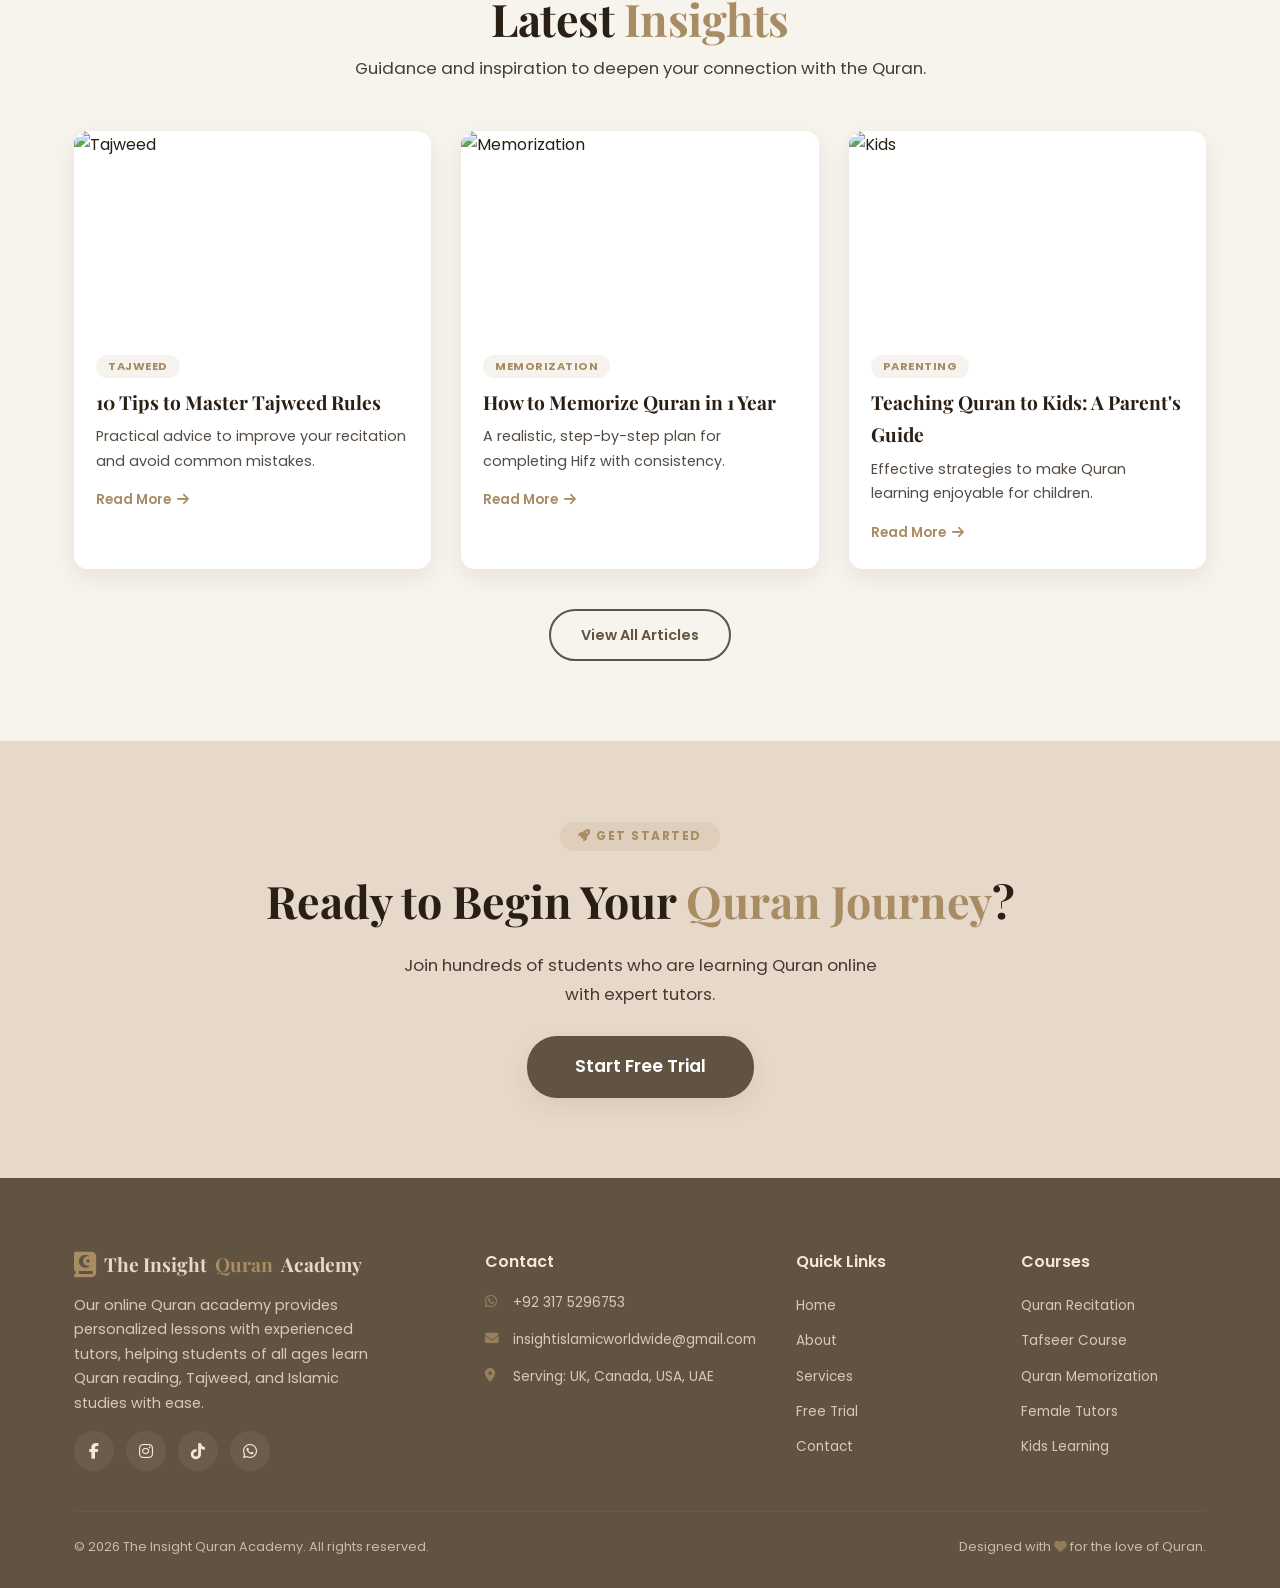
==== commit 45c07d4e: "Update index.html" ====
--- a/index.html
+++ b/index.html
@@ -346,10 +346,10 @@
                 <div class="trial-grid">
                     <div class="trial-image-composition">
                         <div class="trial-image-main">
-                            <img src="https://images.unsplash.com/photo-1584556812952-9056a07ba738?w=600&h=700&fit=crop&crop=center" alt="Quran learning" />
+                            <img src="https://images.stockcake.com/public/2/6/f/26fb6885-d75c-4fc7-ae78-335506cf048c_large/sunset-quran-reading-stockcake.jpg" alt="Quran learning" />
                         </div>
                         <div class="trial-image-overlay">
-                            <img src="https://images.unsplash.com/photo-1609599006353-e629aaabfeae?w=300&h=300&fit=crop&crop=center" alt="Student" />
+                            <img src="https://images.stockcake.com/public/2/6/f/26fb6885-d75c-4fc7-ae78-335506cf048c_large/sunset-quran-reading-stockcake.jpg" alt="Student" />
                         </div>
                     </div>
                     <div class="trial-form-wrapper">
--- a/style.css
+++ b/style.css
@@ -841,7 +841,7 @@
 }
 
 /* ============================================================
-   STATISTICS — BRIGHTENED
+   STATISTICS — 5-ITEM GRID
    ============================================================ */
 .statistics {
     background: var(--warm-cream);
@@ -849,33 +849,56 @@
 }
 .statistics-grid {
     display: grid;
-    grid-template-columns: 1fr auto 1fr auto 1fr auto 1fr;
+    grid-template-columns: 1fr auto 1fr auto 1fr auto 1fr auto 1fr;
     align-items: center;
     justify-items: center;
-    max-width: 900px;
+    max-width: 1000px;
     margin: 0 auto;
+    gap: 10px;
 }
 .stat-item {
     text-align: center;
-    padding: 10px 20px;
+    padding: 10px 16px;
 }
 .stat-number {
     font-family: var(--font-serif);
-    font-size: 2.8rem;
+    font-size: 2.6rem;
     font-weight: 700;
     color: var(--text-dark);
     display: block;
     line-height: 1.1;
 }
 .stat-label {
-    font-size: 0.9rem;
+    font-size: 0.85rem;
     font-weight: 500;
     color: var(--text-dark);
+    opacity: 0.7;
 }
 .stat-divider {
     width: 1px;
     height: 50px;
     background: rgba(97, 83, 65, 0.15);
+}
+.stat-countries-text {
+    display: flex;
+    align-items: center;
+    gap: 8px;
+    font-family: var(--font-serif);
+    font-size: 1.2rem;
+    font-weight: 700;
+    color: var(--text-dark);
+    line-height: 1.2;
+    margin-bottom: 4px;
+    flex-wrap: wrap;
+    justify-content: center;
+}
+.stat-countries-text i {
+    color: var(--gold);
+    font-size: 1.4rem;
+}
+.stat-countries-text span {
+    font-size: 1rem;
+    letter-spacing: 0.5px;
 }
 
 /* ============================================================
@@ -1325,6 +1348,7 @@
 .footer-social {
     display: flex;
     gap: 12px;
+    flex-wrap: wrap;
 }
 .footer-social a {
     display: flex;
@@ -1445,6 +1469,16 @@
     }
     .trial-image-overlay {
         right: 20px;
+    }
+    .statistics-grid {
+        grid-template-columns: 1fr 1fr 1fr;
+        gap: 20px;
+    }
+    .stat-divider {
+        display: none;
+    }
+    .stat-countries-text {
+        font-size: 1rem;
     }
 }
 
@@ -1568,6 +1602,11 @@
     .stat-number {
         font-size: 2.2rem;
     }
+    .stat-countries-text {
+        font-size: 0.9rem;
+        flex-wrap: wrap;
+        justify-content: center;
+    }
     .cta-banner {
         padding: 60px 0;
     }
@@ -1648,11 +1687,19 @@
     .service-card {
         min-height: 260px;
     }
+    .statistics-grid {
+        grid-template-columns: 1fr 1fr;
+        gap: 16px;
+    }
     .stat-number {
         font-size: 1.8rem;
     }
     .stat-label {
         font-size: 0.75rem;
+    }
+    .stat-countries-text {
+        font-size: 0.8rem;
+        gap: 4px;
     }
     .cta-content h2 {
         font-size: 1.8rem;
@@ -1688,6 +1735,13 @@
     }
     .blog-card .blog-image {
         height: 160px;
+    }
+    .footer-social {
+        justify-content: center;
+    }
+    .footer-social a {
+        width: 36px;
+        height: 36px;
     }
 }
 
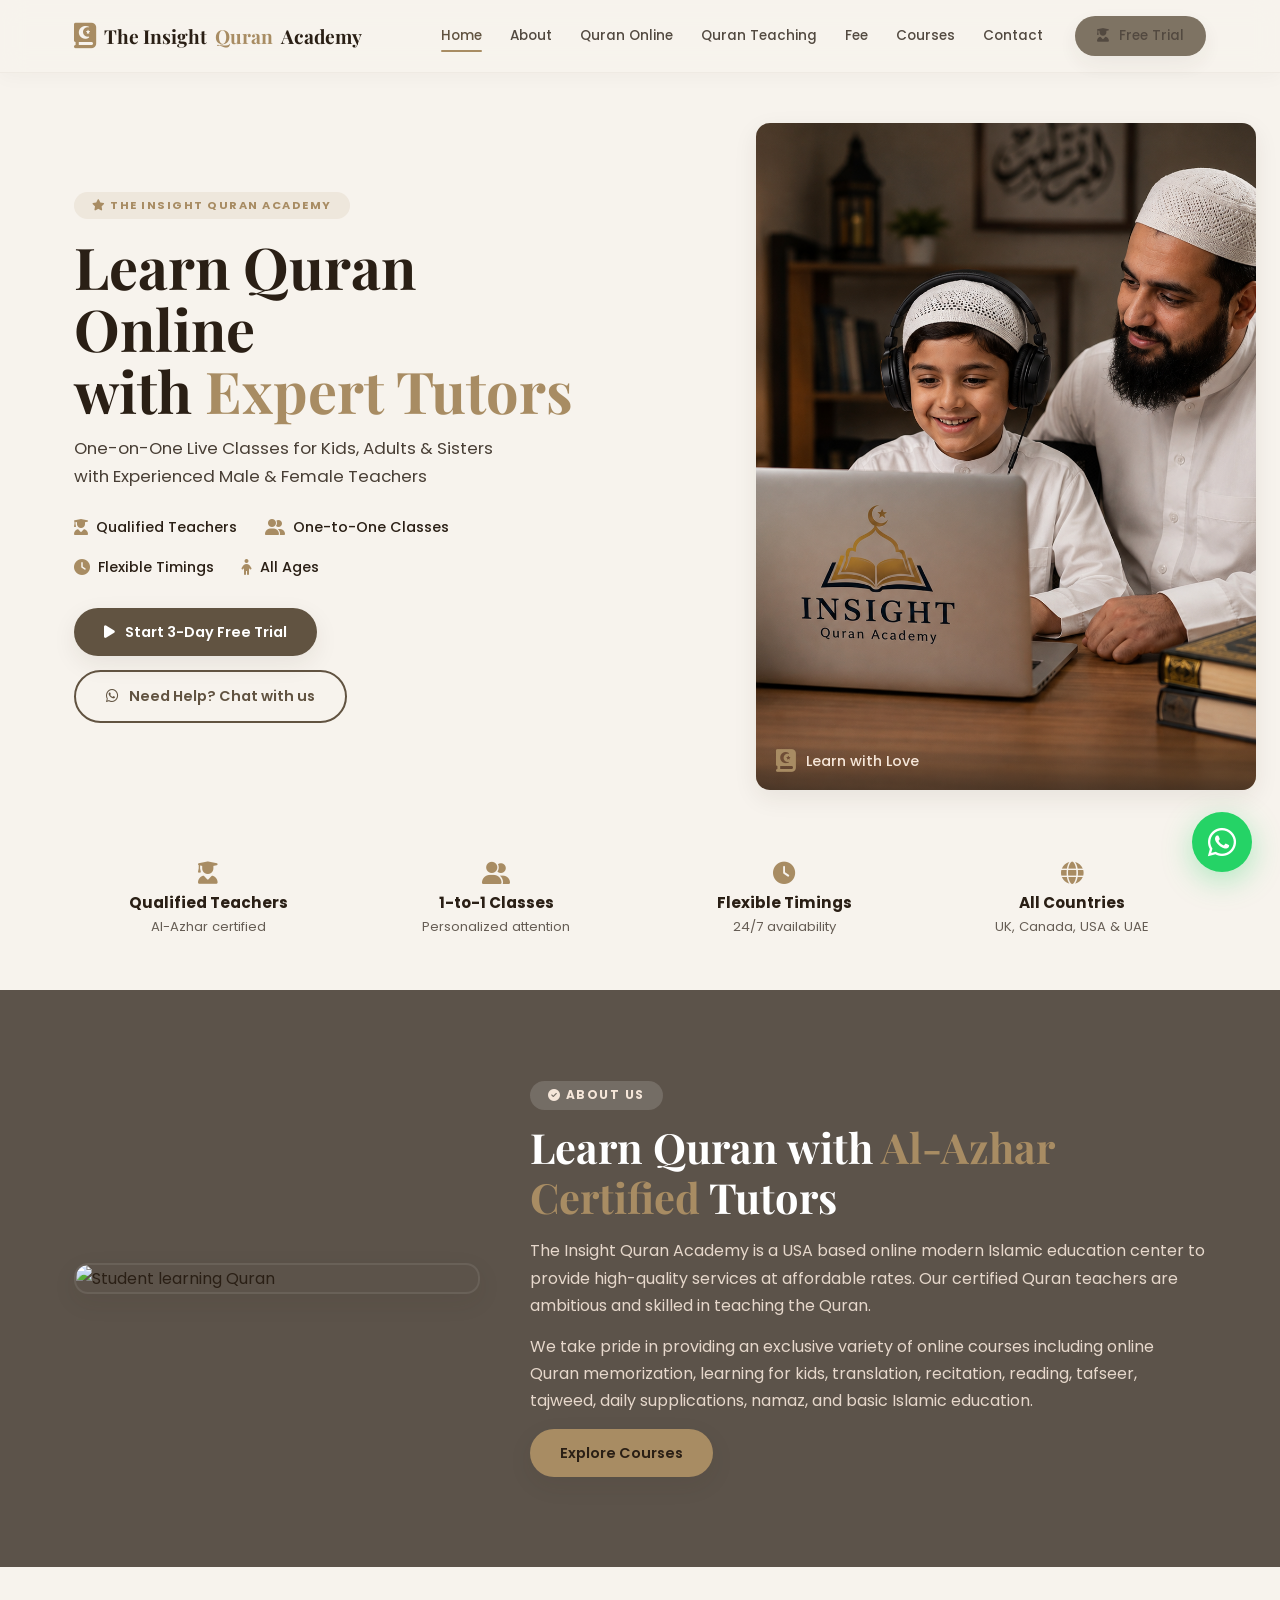
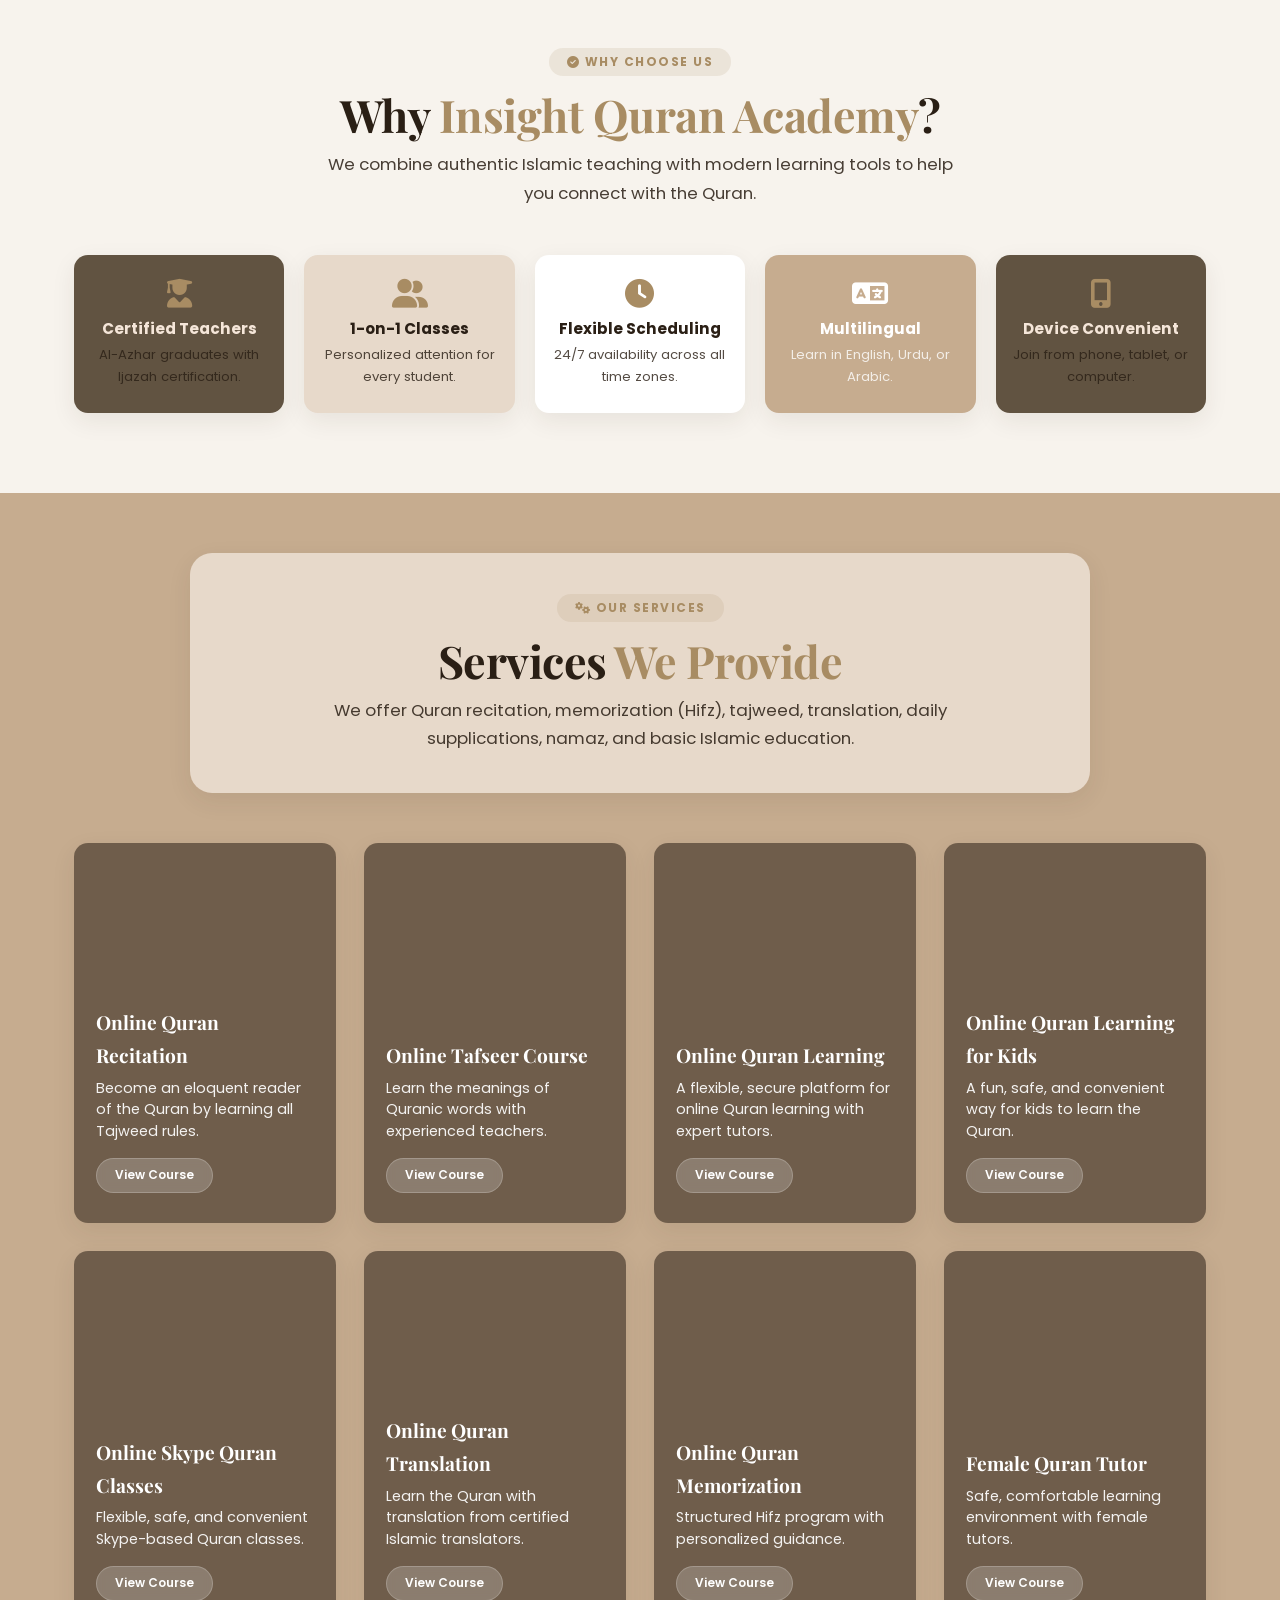
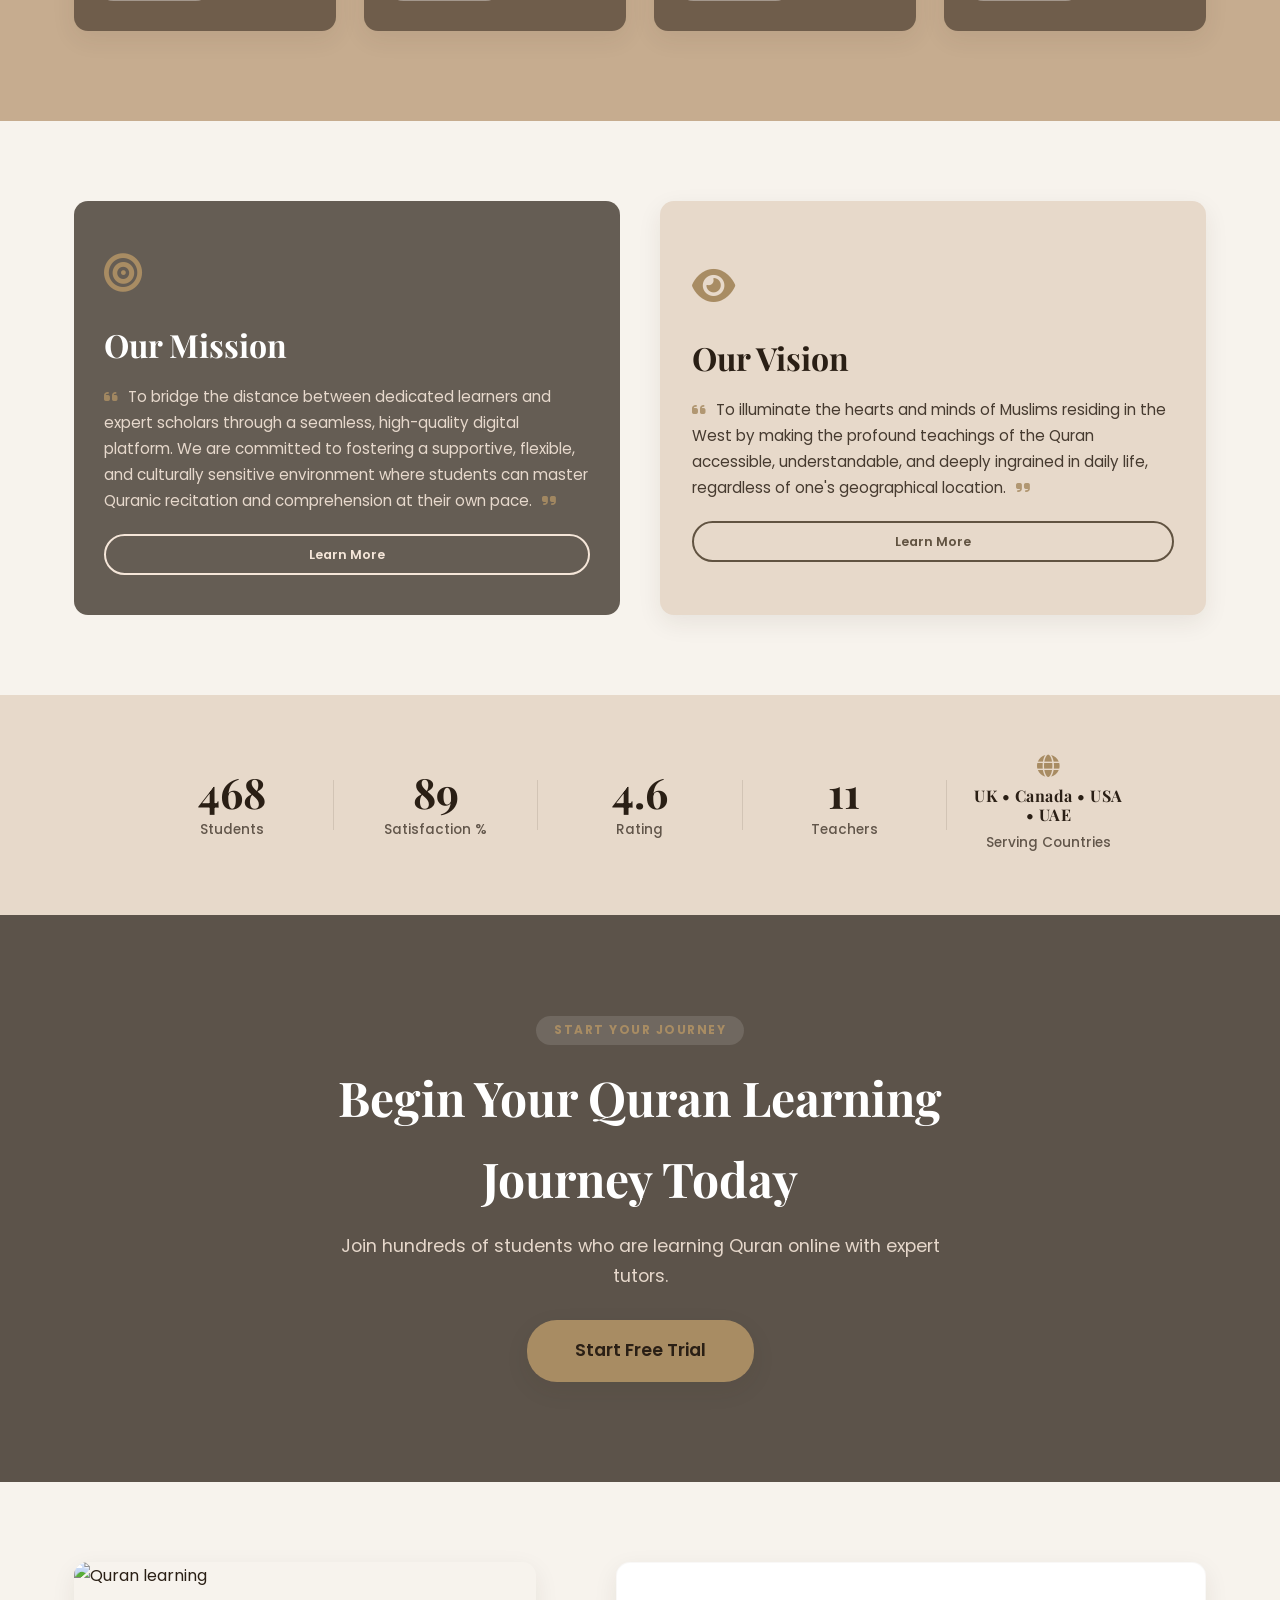
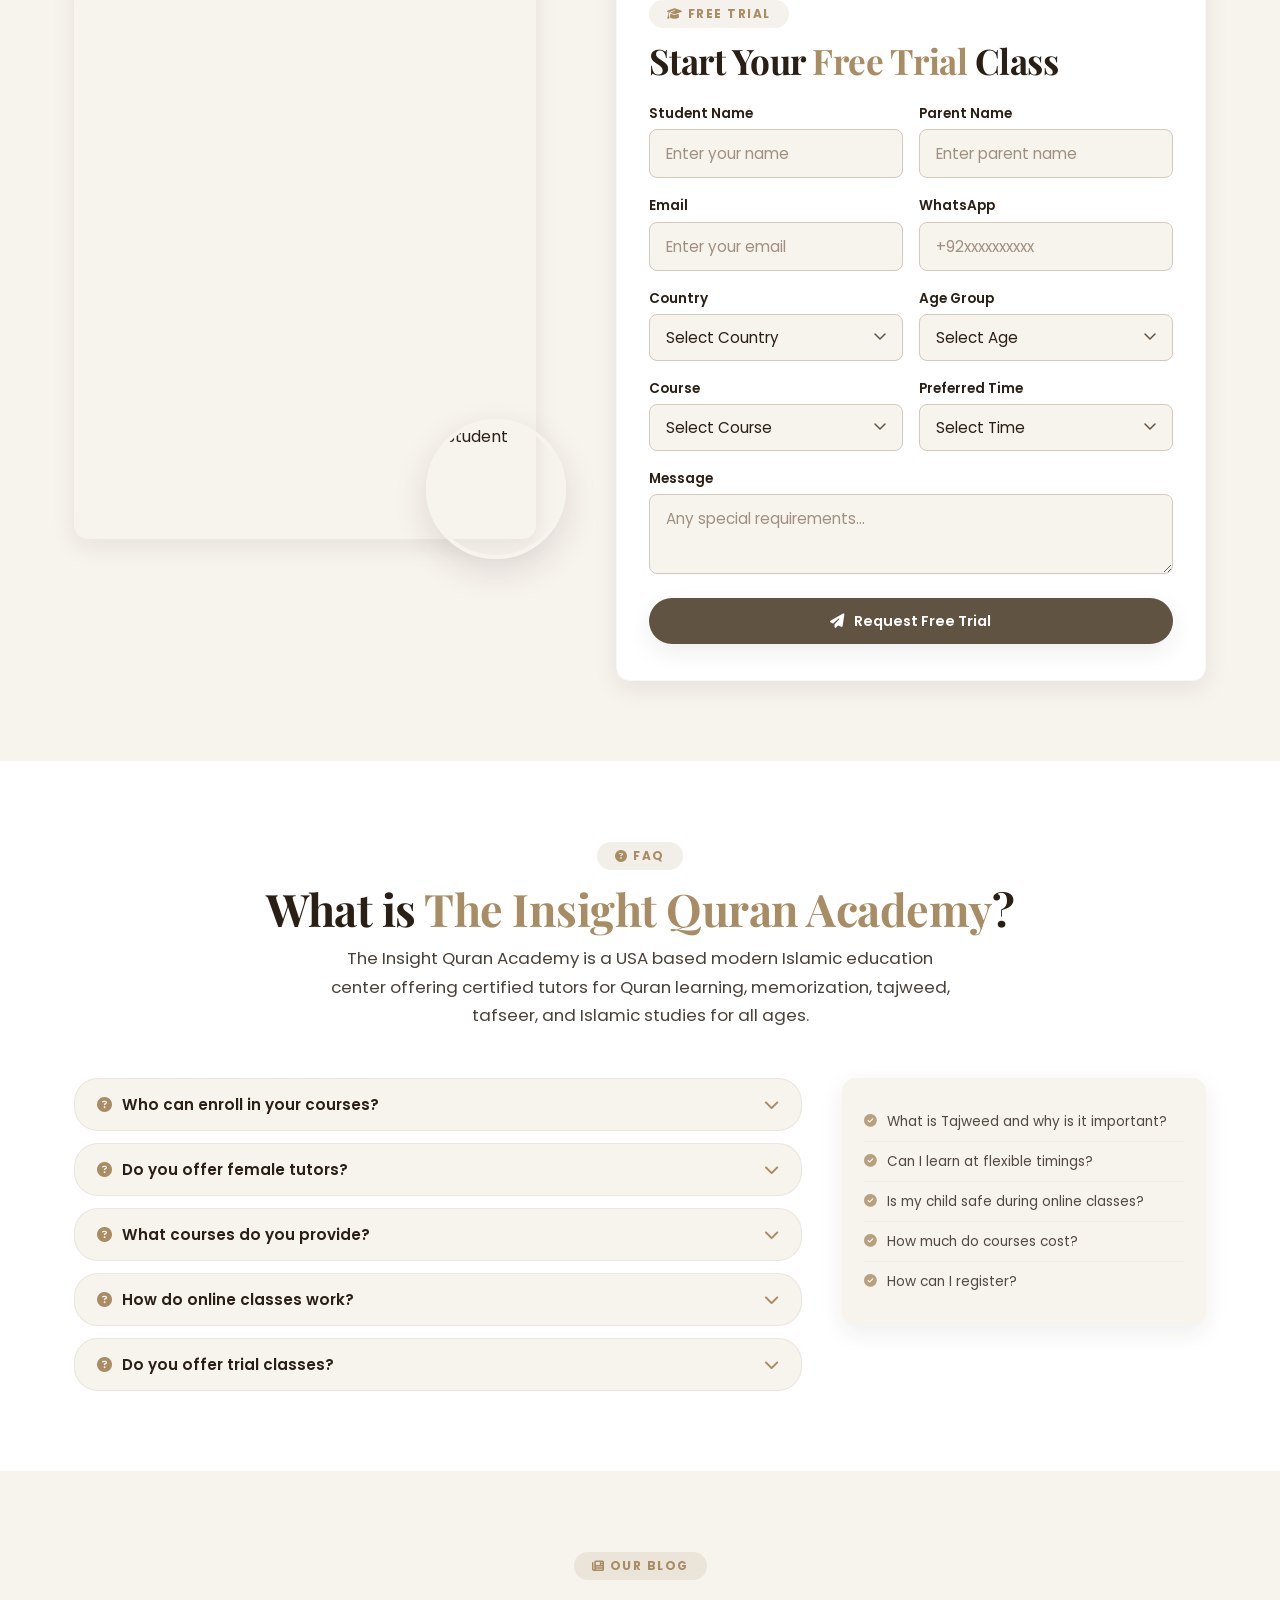
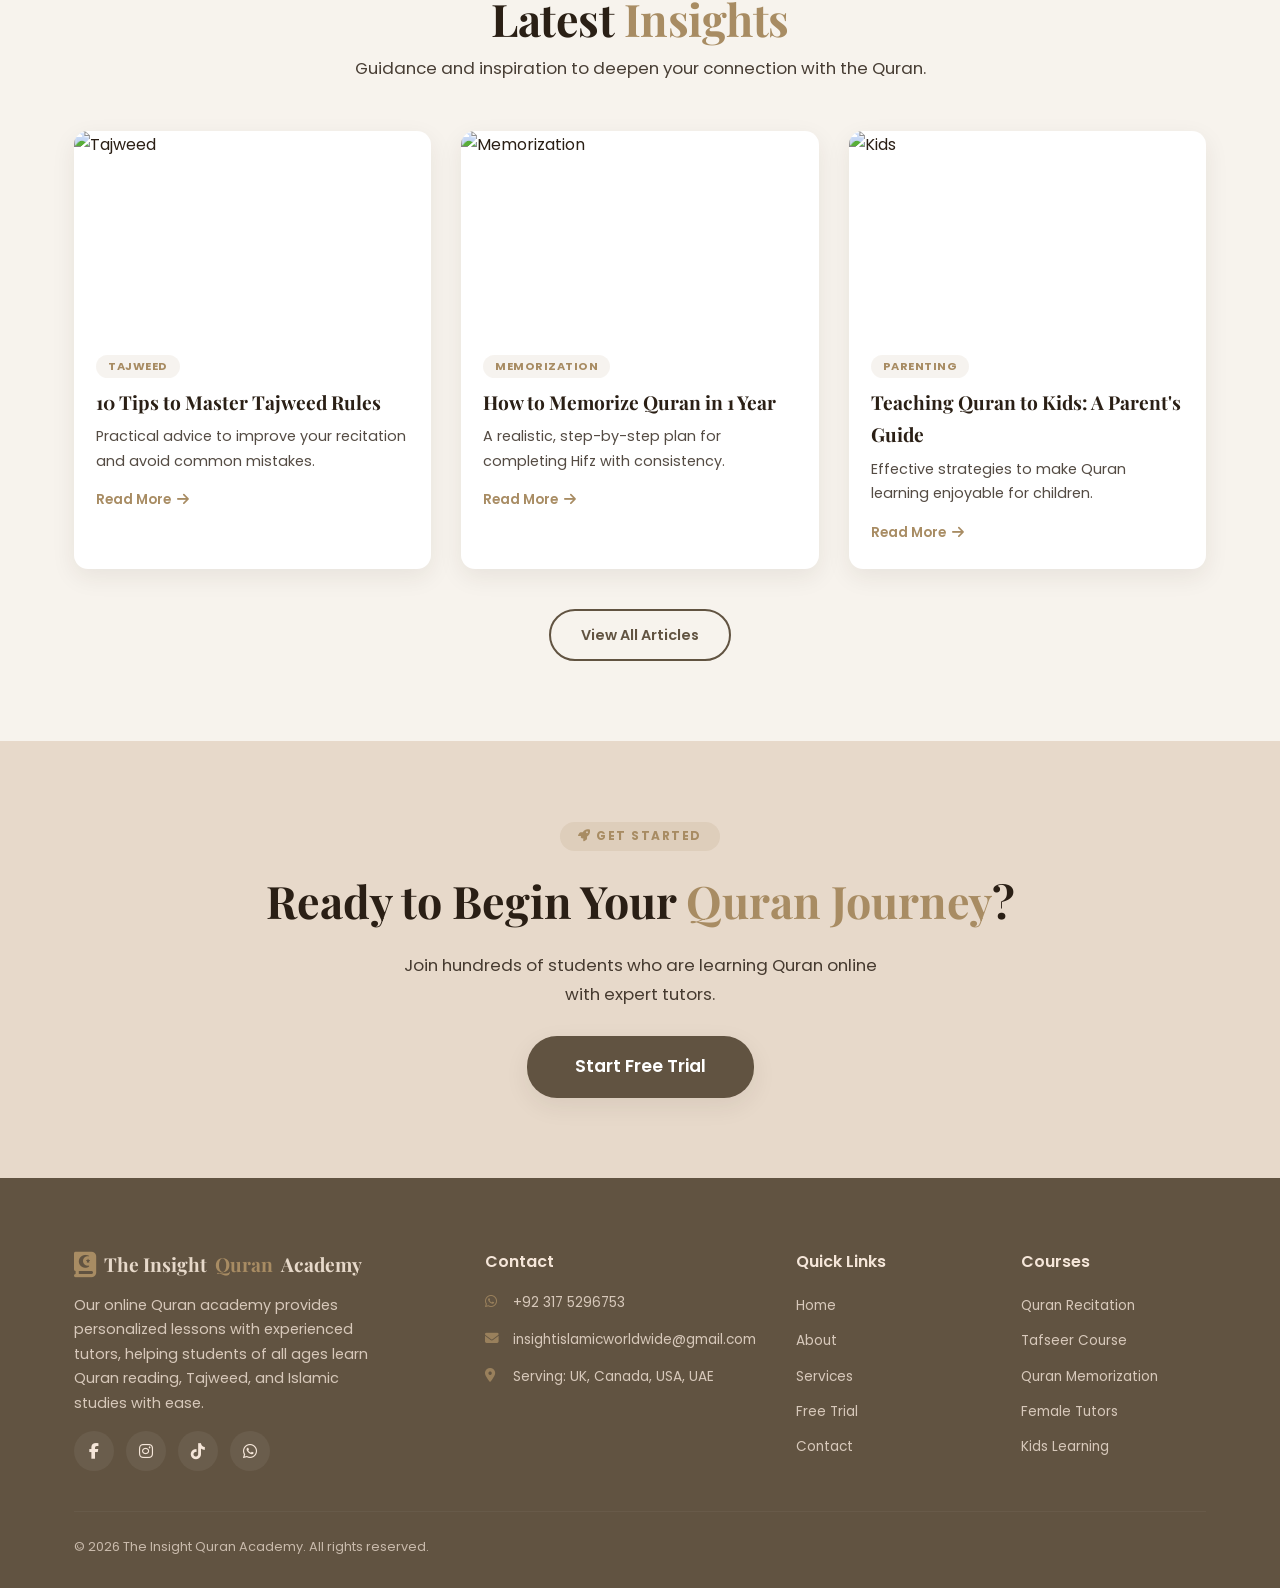
==== commit eb75ca39: "Update index.html" ====
--- a/index.html
+++ b/index.html
@@ -608,7 +608,7 @@
                 </div>
                 <div class="footer-bottom">
                     <span>&copy; 2026 The Insight Quran Academy. All rights reserved.</span>
-                    <span>Designed with <i class="fas fa-heart" style="color:var(--gold);"></i> for the love of Quran.</span>
+                    
                 </div>
             </div>
         </footer>
--- a/style.css
+++ b/style.css
@@ -1602,11 +1602,18 @@
     .stat-number {
         font-size: 2.2rem;
     }
-    .stat-countries-text {
-        font-size: 0.9rem;
-        flex-wrap: wrap;
-        justify-content: center;
-    }
+/* Add these rules inside your @media (max-width: 768px) block */
+.stat-item.stat-countries {
+    display: flex;
+    flex-direction: column;
+    align-items: center;
+    text-align: center;
+}
+.stat-countries-text {
+    justify-content: center;
+    text-align: center;
+    width: 100%;
+}
     .cta-banner {
         padding: 60px 0;
     }
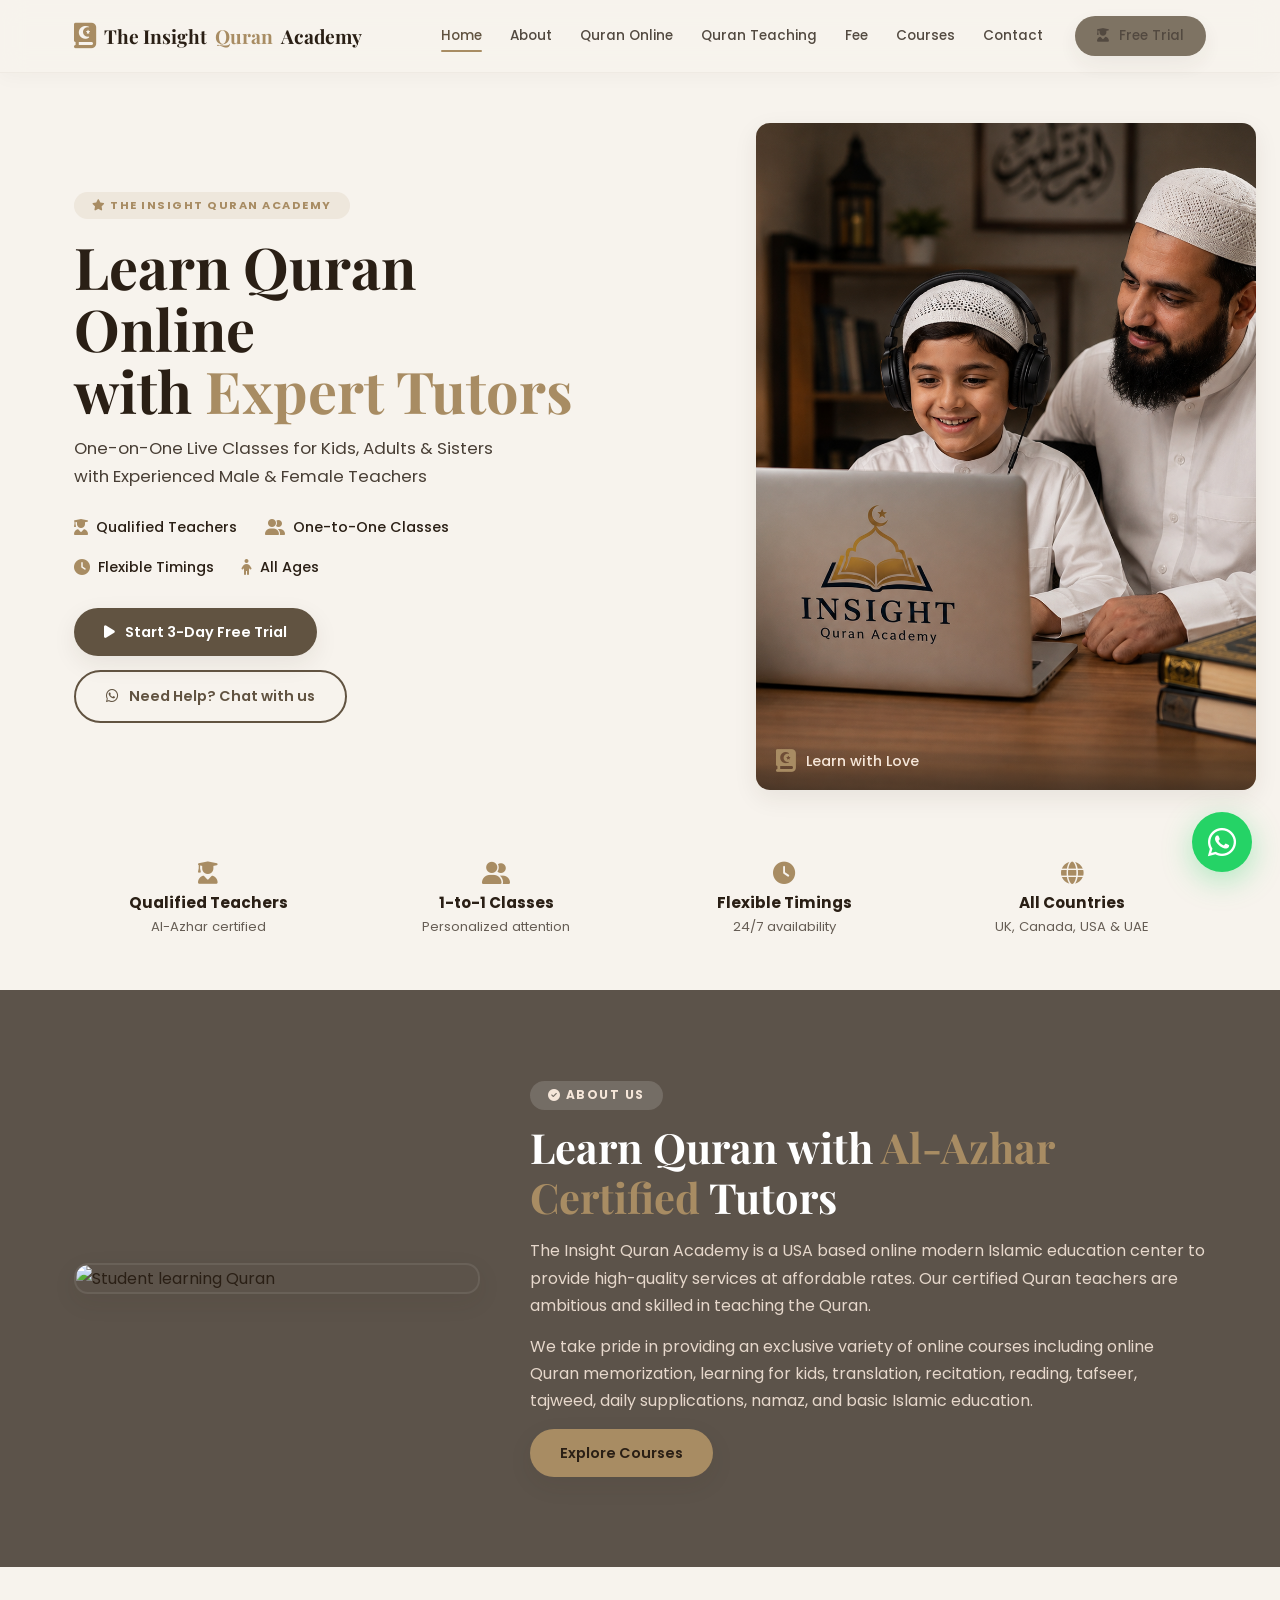
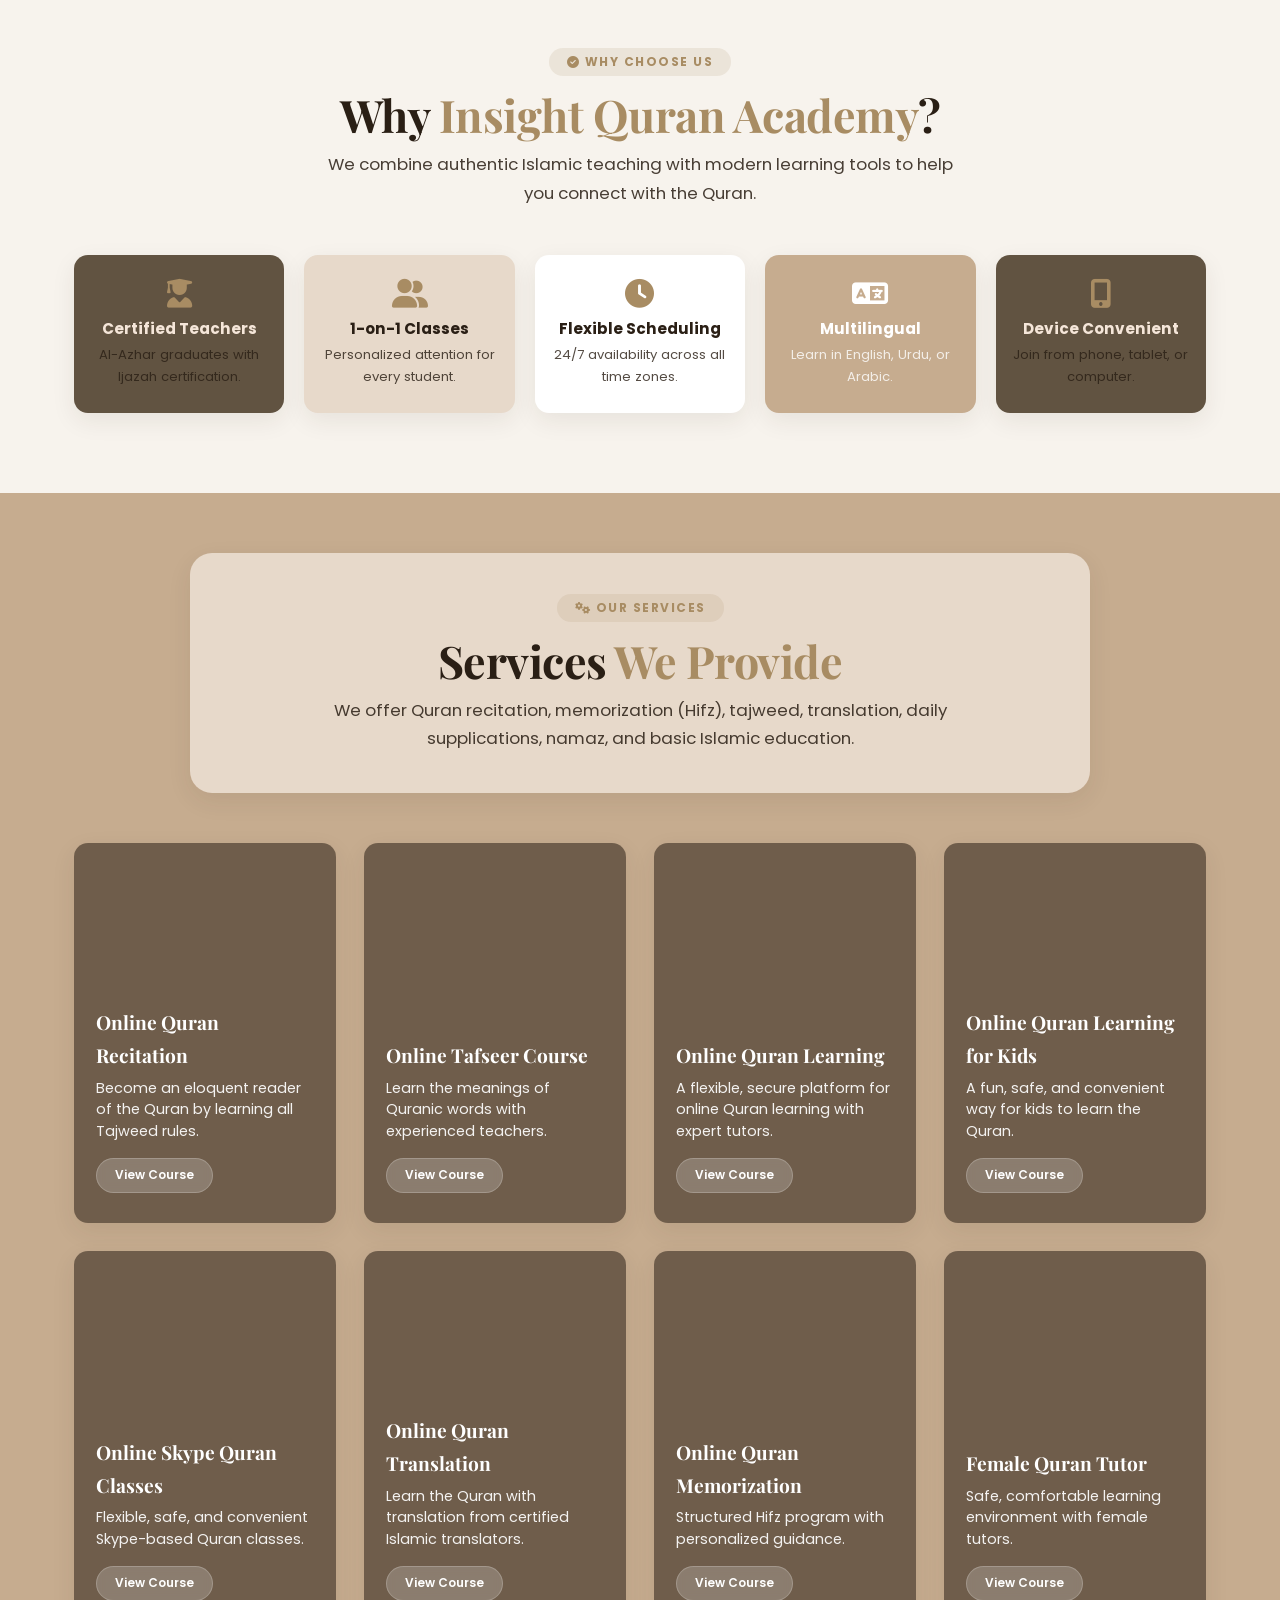
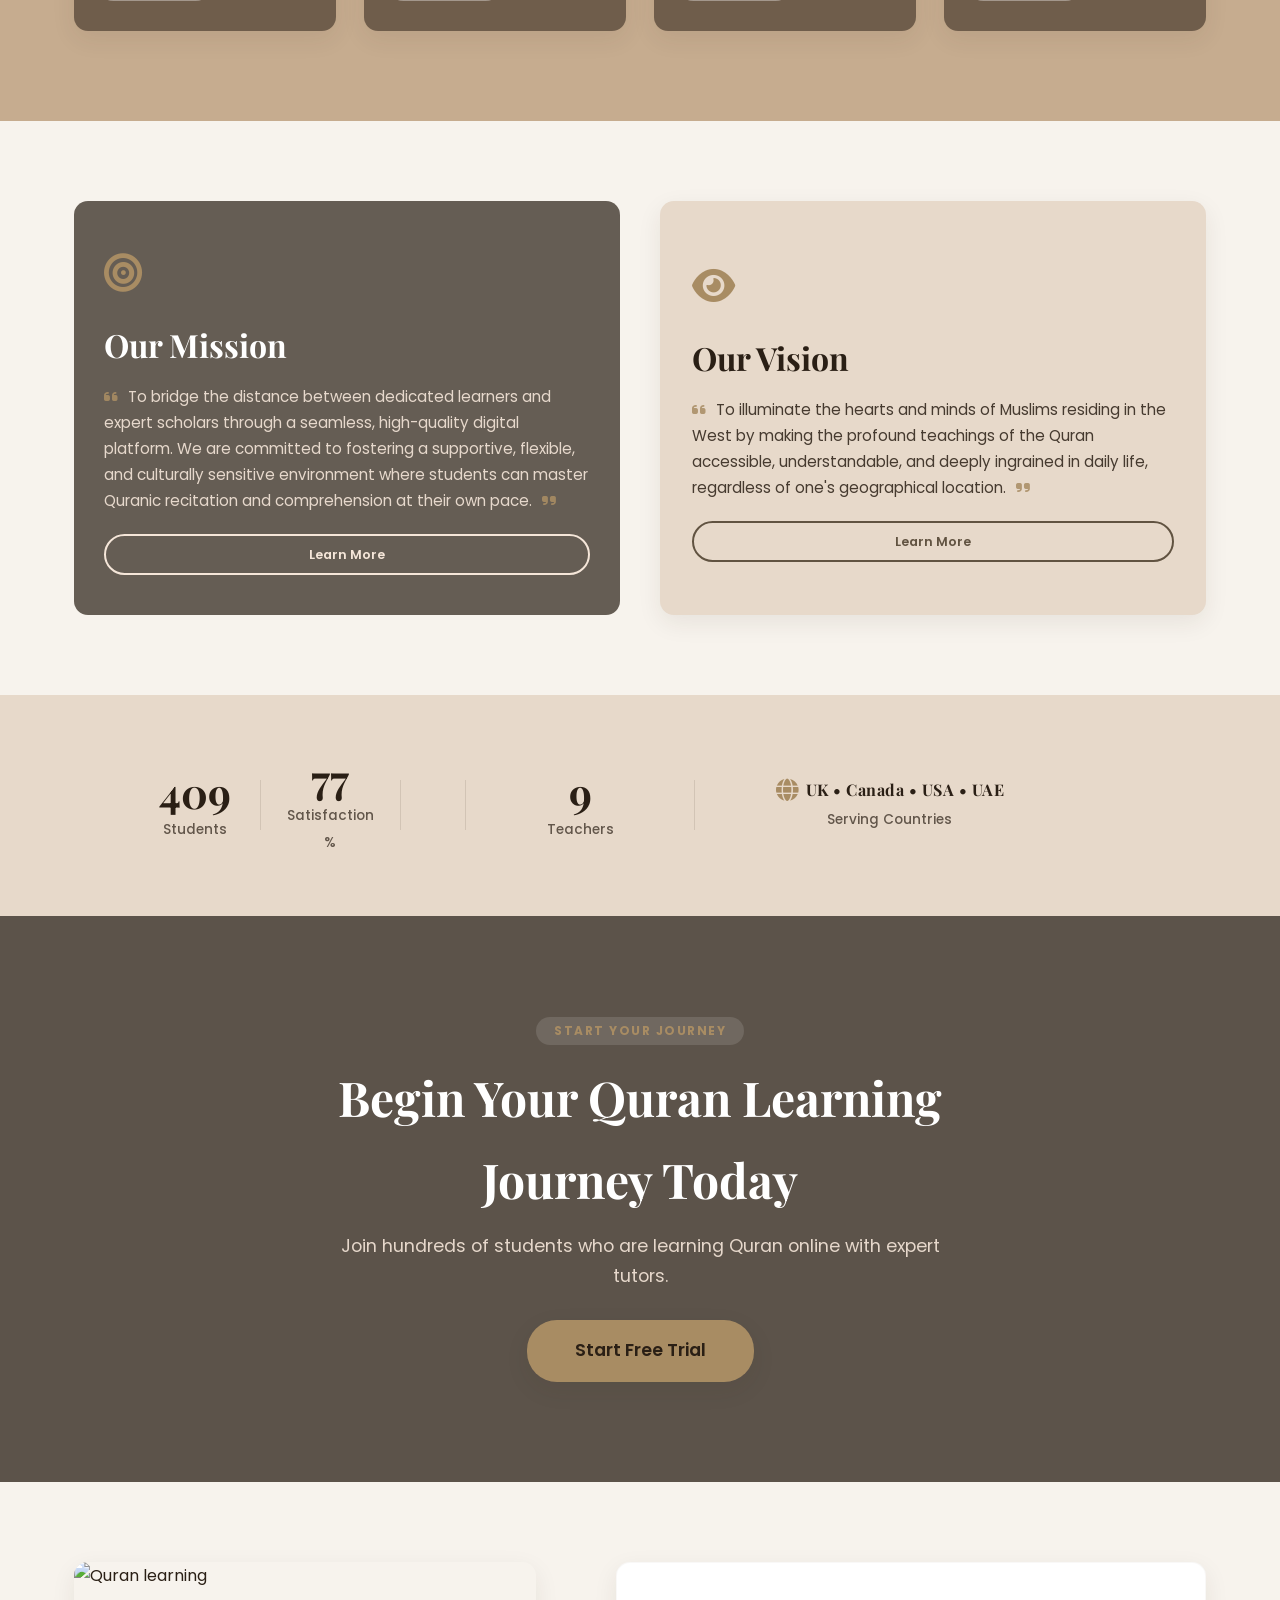
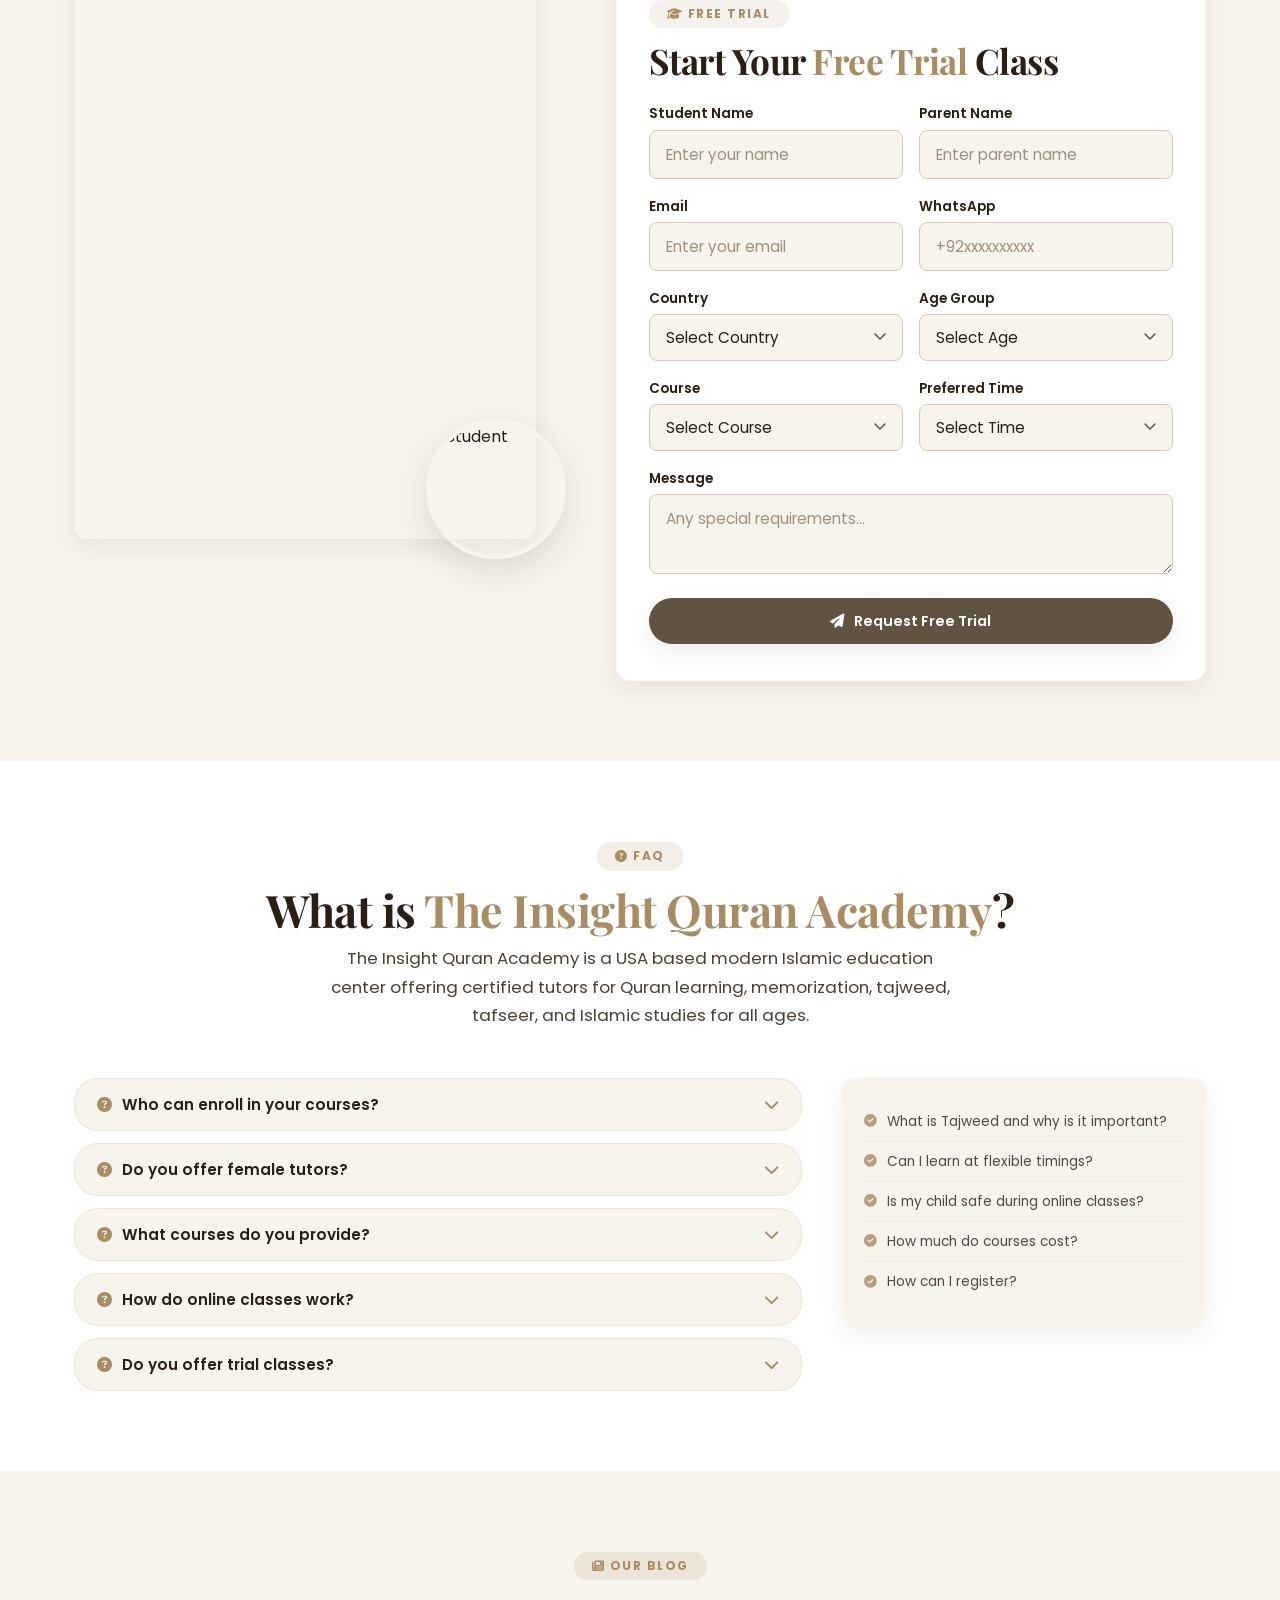
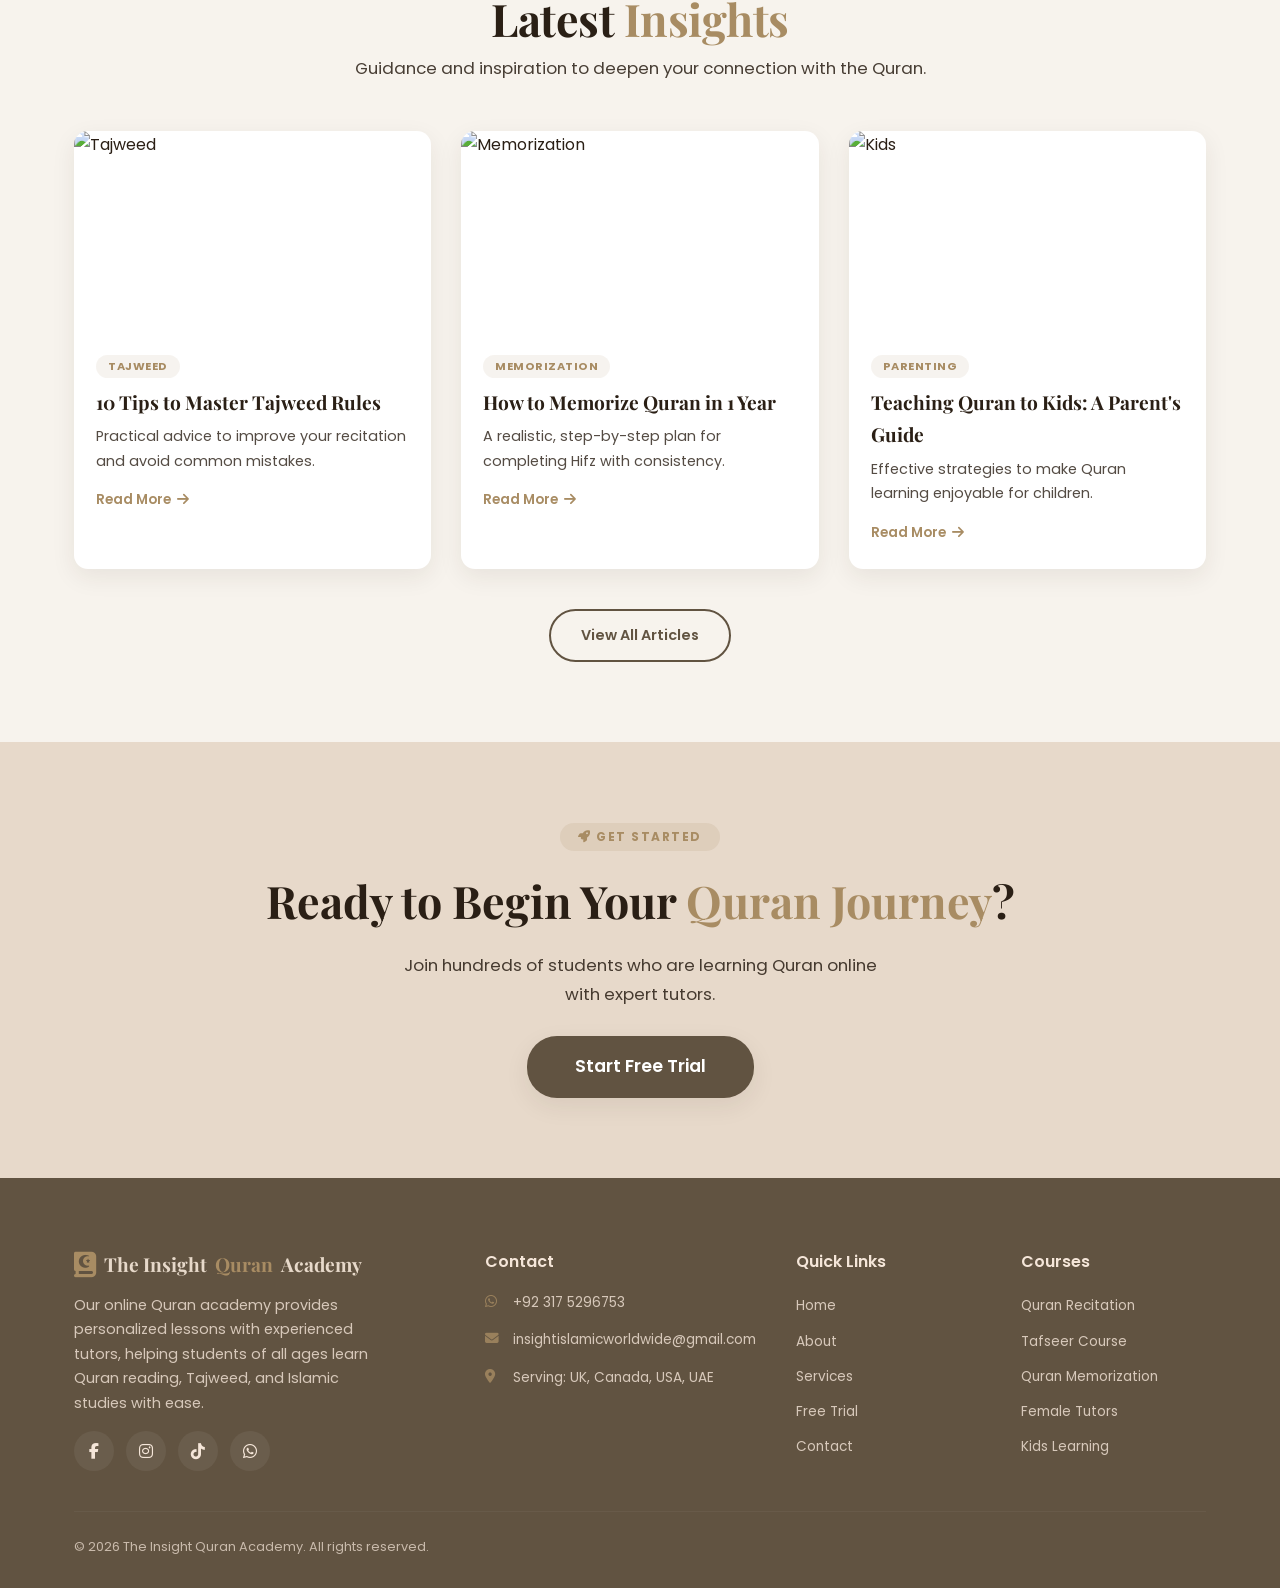
==== commit 86efbd85: "Update print statement from 'Hello' to 'Goodbye'" ====
--- a/index.html
+++ b/index.html
@@ -302,10 +302,6 @@
                         <span class="stat-label">Satisfaction %</span>
                     </div>
                     <div class="stat-divider"></div>
-                    <div class="stat-item">
-                        <span class="stat-number" data-count="4.9">0</span>
-                        <span class="stat-label">Rating</span>
-                    </div>
                     <div class="stat-divider"></div>
                     <div class="stat-item">
                         <span class="stat-number" data-count="12">0</span>
--- a/style.css
+++ b/style.css
@@ -1602,18 +1602,22 @@
     .stat-number {
         font-size: 2.2rem;
     }
-/* Add these rules inside your @media (max-width: 768px) block */
-.stat-item.stat-countries {
-    display: flex;
-    flex-direction: column;
-    align-items: center;
-    text-align: center;
-}
-.stat-countries-text {
-    justify-content: center;
-    text-align: center;
-    width: 100%;
-}
+    .stat-countries-text {
+        font-size: 0.9rem;
+        flex-wrap: wrap;
+        justify-content: center;
+    }
+    .stat-item.stat-countries {
+        display: flex;
+        flex-direction: column;
+        align-items: center;
+        text-align: center;
+    }
+    .stat-countries-text {
+        justify-content: center;
+        text-align: center;
+        width: 100%;
+    }
     .cta-banner {
         padding: 60px 0;
     }
@@ -1655,6 +1659,47 @@
     }
 }
 
+/* ===== 486px MEDIA QUERY ===== */
+@media (max-width: 486px) {
+    .statistics-grid {
+        grid-template-columns: 1fr 1fr;
+        gap: 10px;
+        justify-items: center;
+    }
+    .stat-item {
+        padding: 6px 0;
+        text-align: center;
+    }
+    .stat-item.stat-countries {
+        grid-column: 1 / -1;
+        display: flex;
+        flex-direction: column;
+        align-items: center;
+        justify-content: center;
+        text-align: center;
+        width: 100%;
+    }
+    .stat-countries-text {
+        justify-content: center;
+        text-align: center;
+        width: 100%;
+        font-size: 0.85rem;
+        gap: 4px;
+    }
+    .stat-countries-text i {
+        font-size: 1.1rem;
+    }
+    .stat-number {
+        font-size: 1.6rem;
+    }
+    .stat-label {
+        font-size: 0.7rem;
+    }
+    .stat-divider {
+        display: none;
+    }
+}
+
 @media (max-width: 480px) {
     .container {
         padding: 0 16px;
@@ -1693,10 +1738,6 @@
     }
     .service-card {
         min-height: 260px;
-    }
-    .statistics-grid {
-        grid-template-columns: 1fr 1fr;
-        gap: 16px;
     }
     .stat-number {
         font-size: 1.8rem;
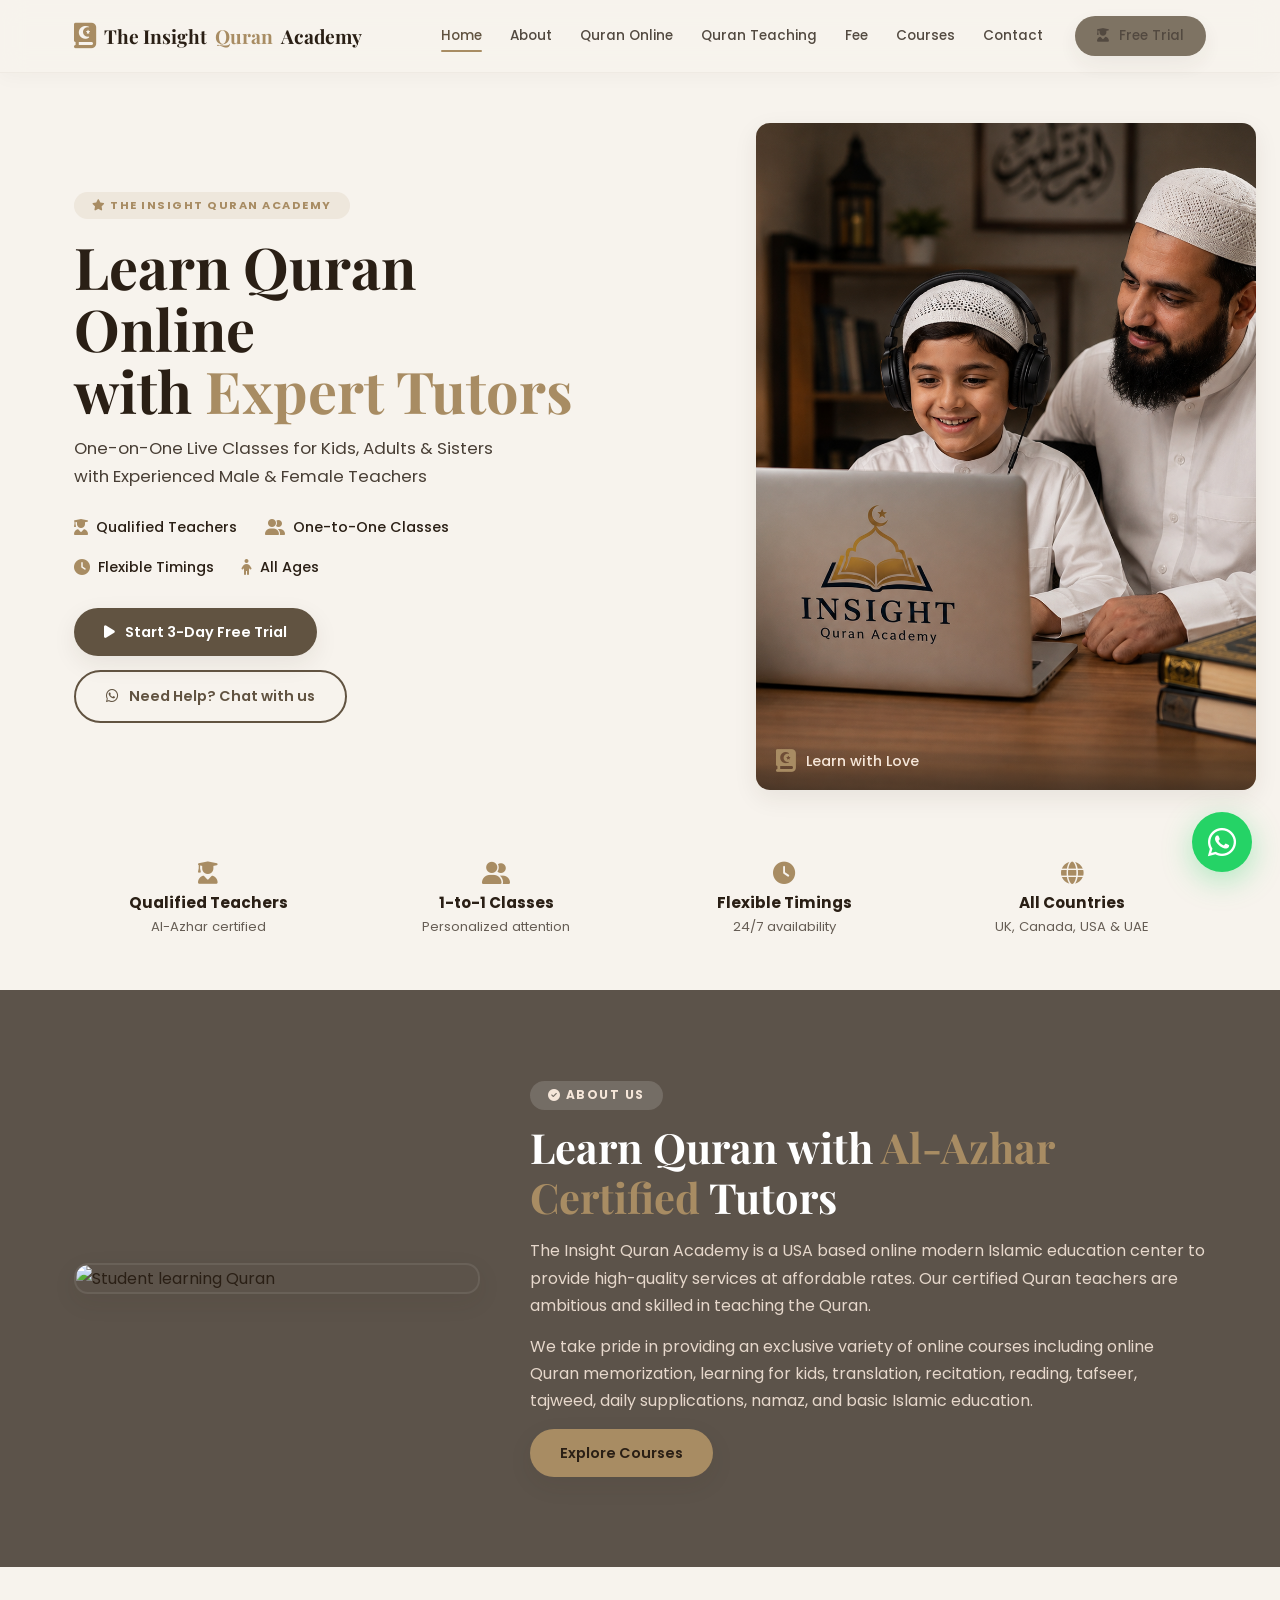
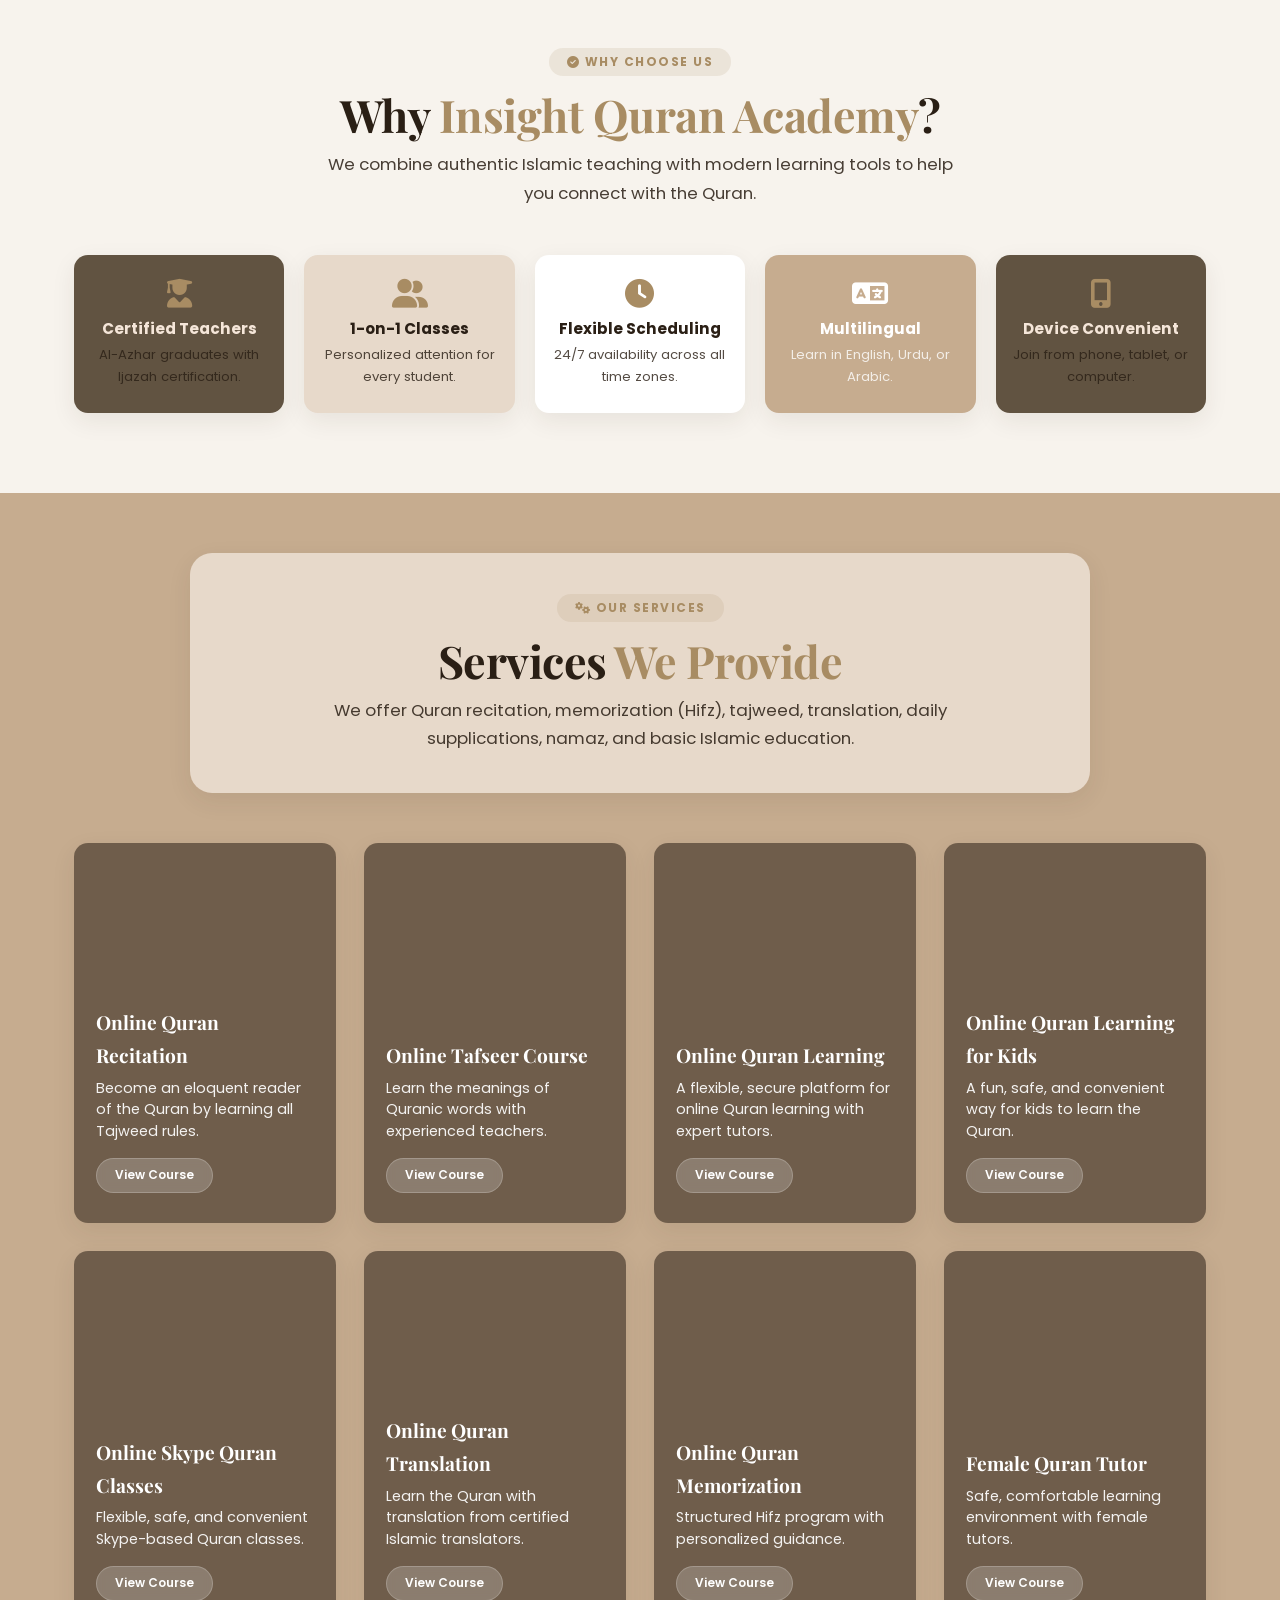
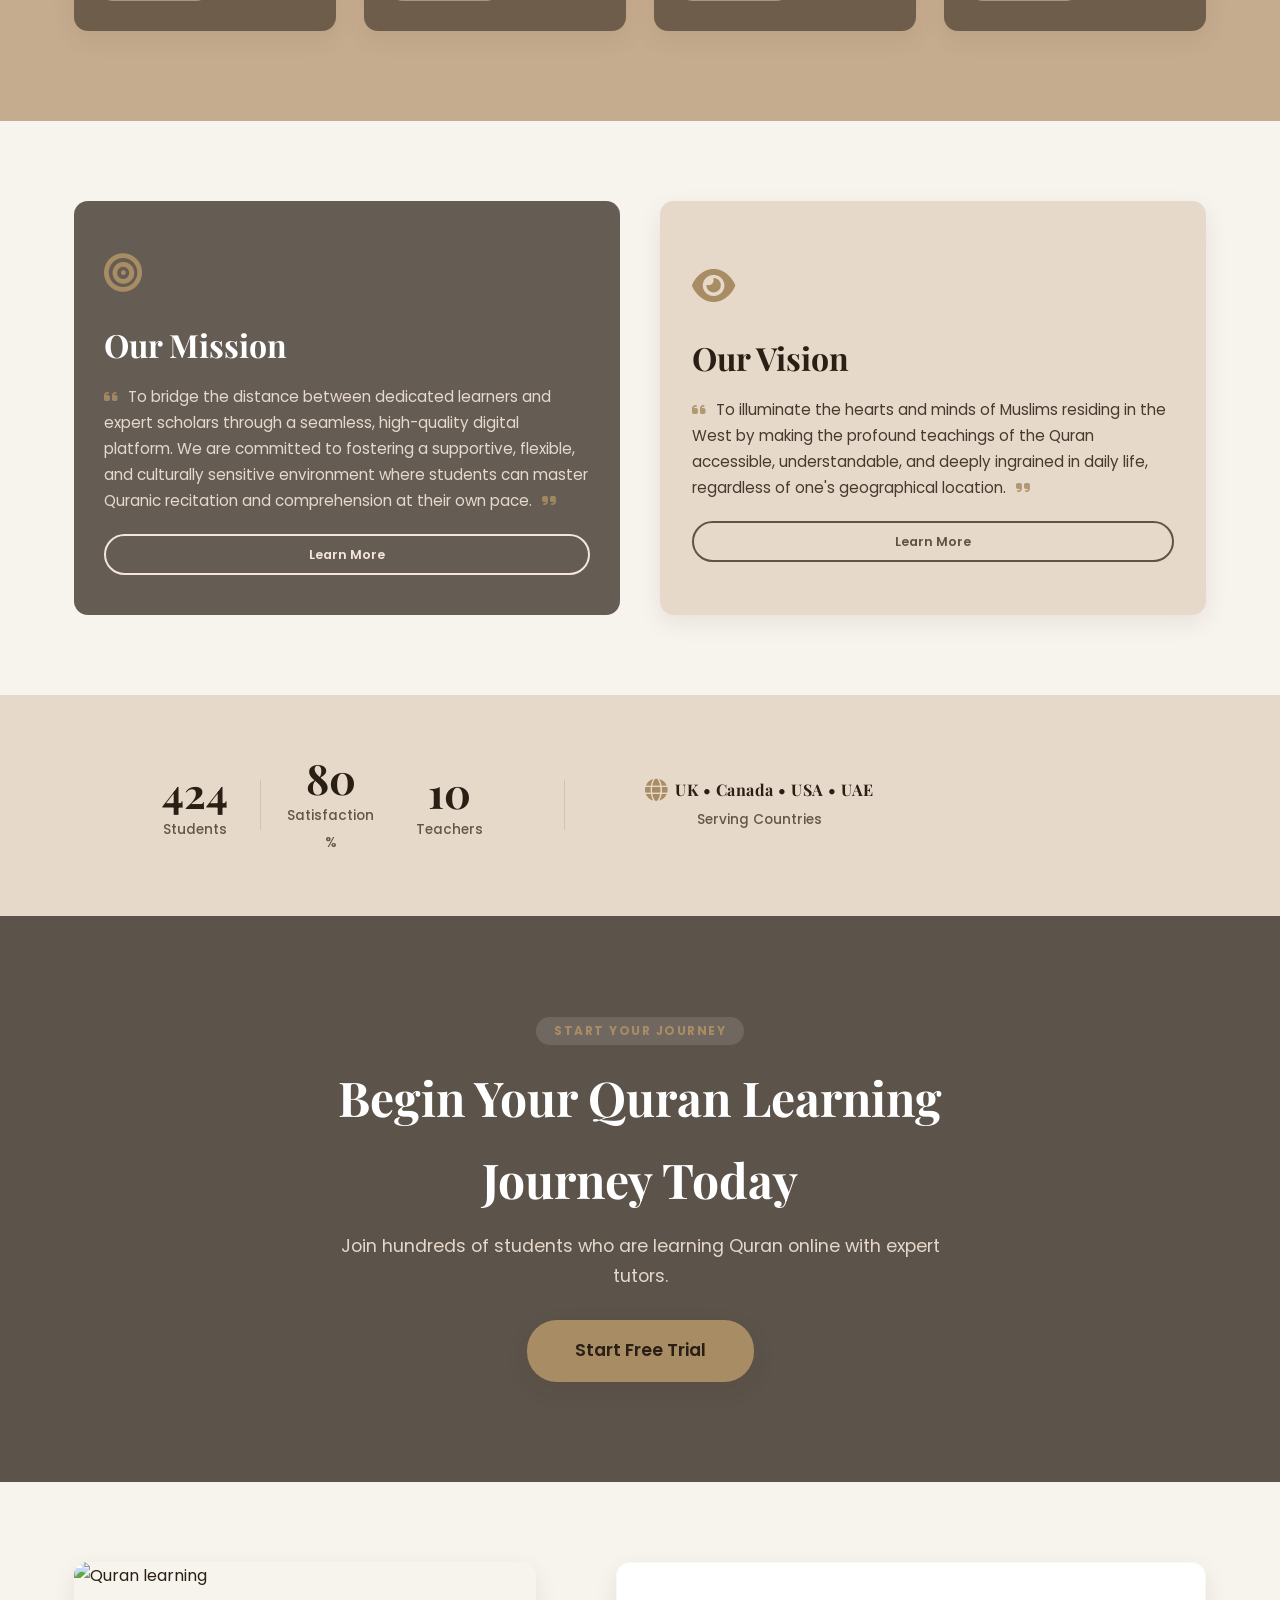
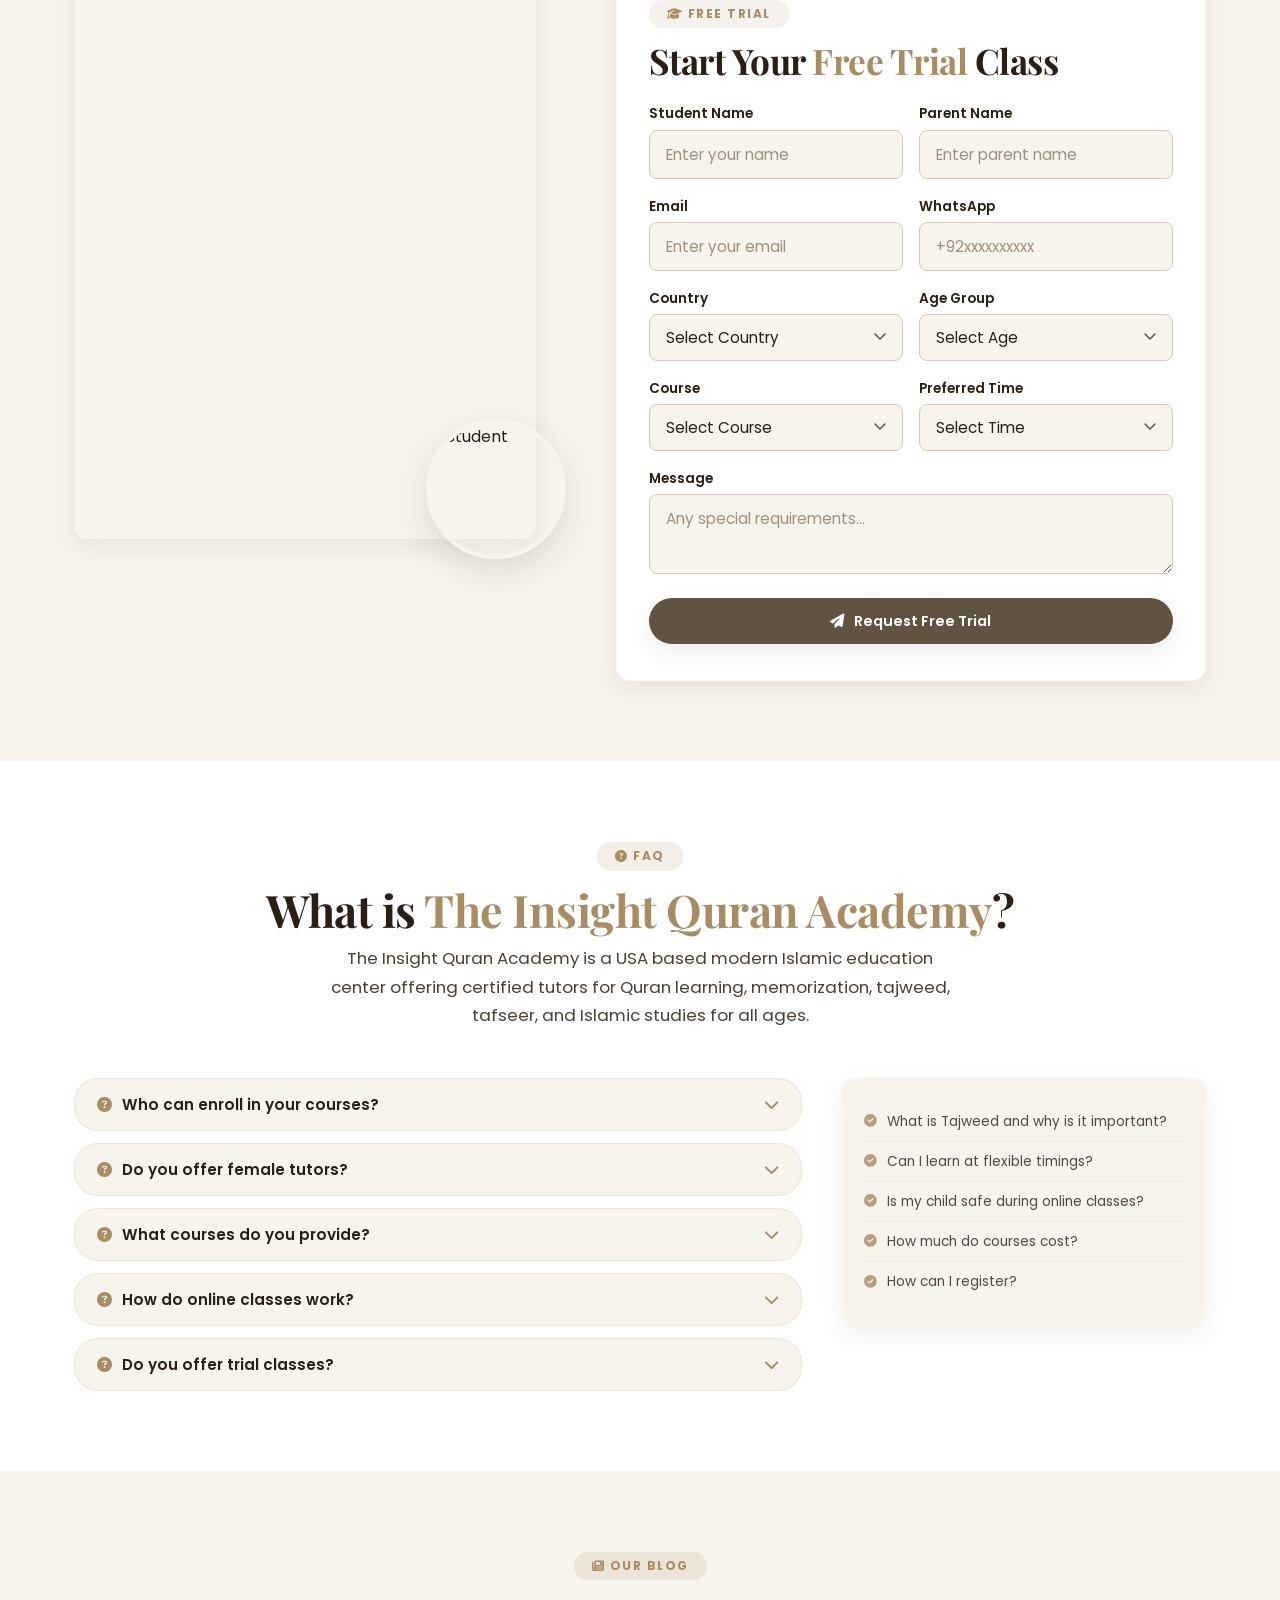
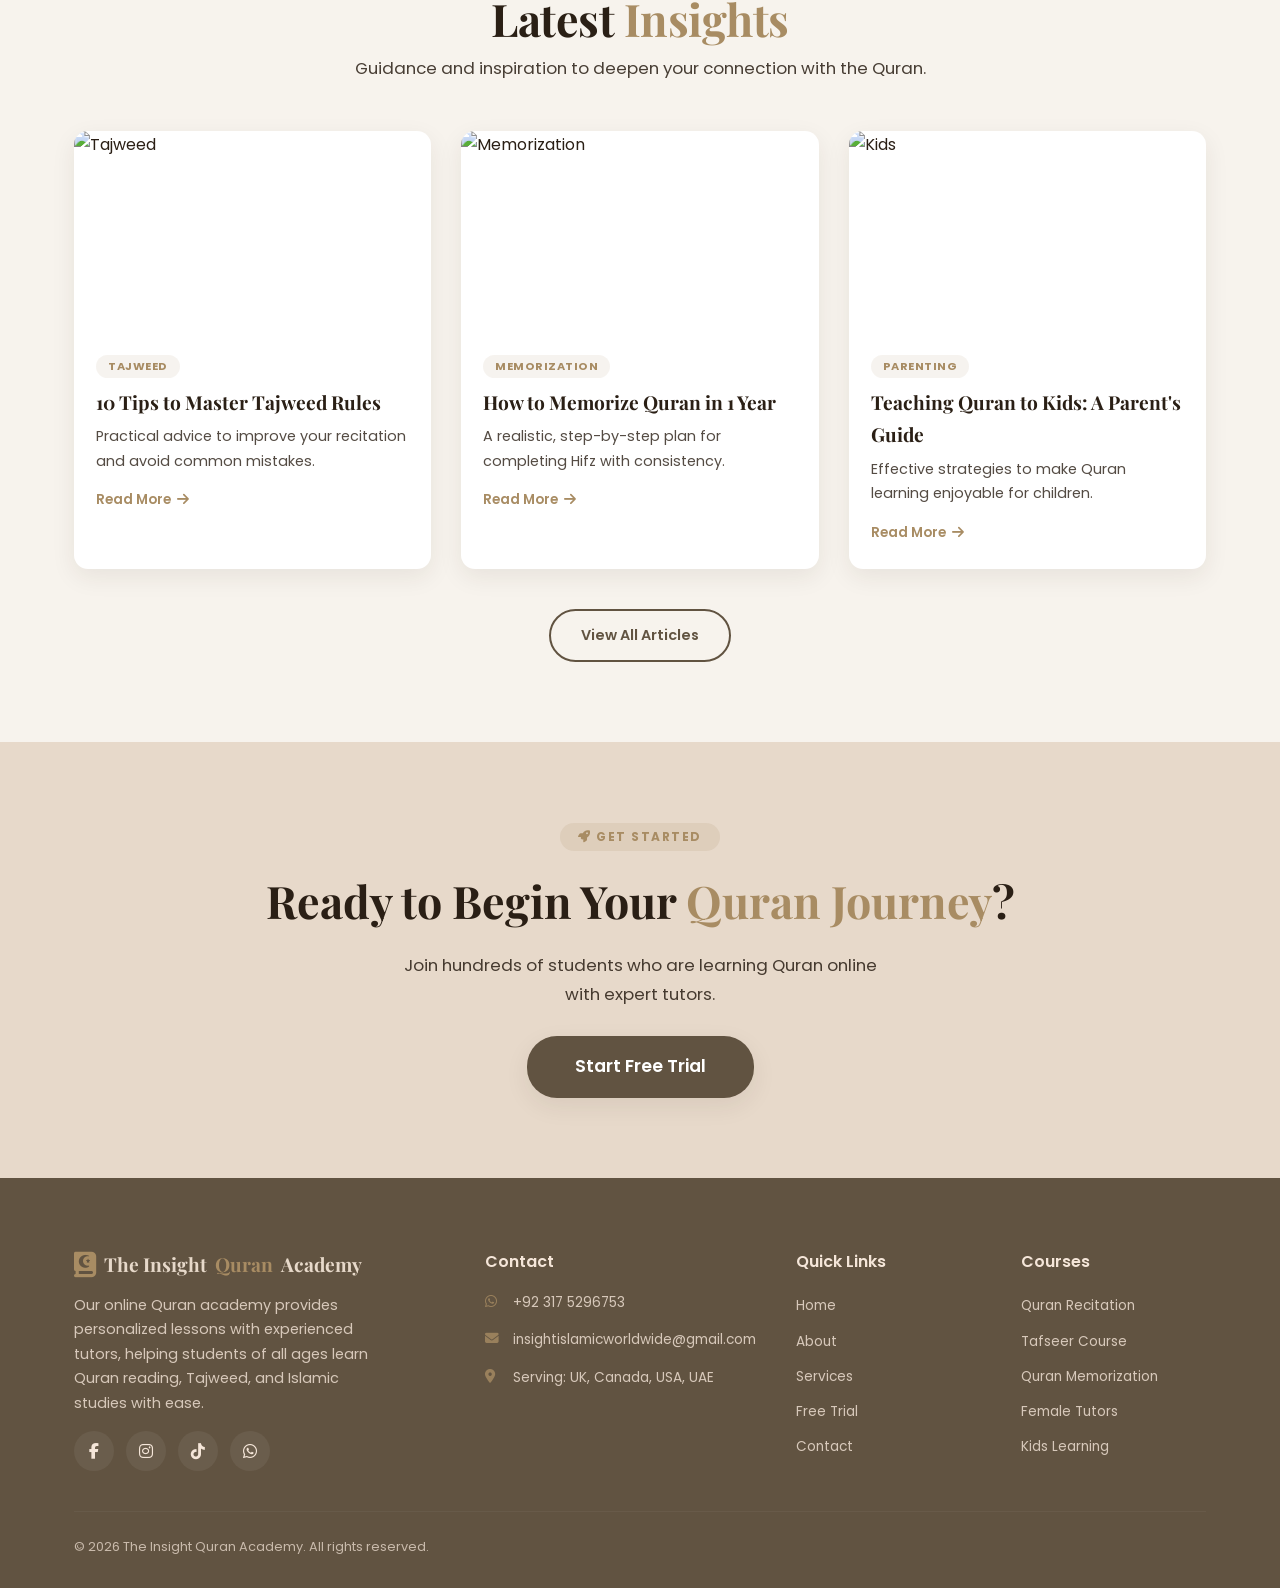
==== commit e014fda8: "Update index.html" ====
--- a/index.html
+++ b/index.html
@@ -301,8 +301,7 @@
                         <span class="stat-number" data-count="95">0</span>
                         <span class="stat-label">Satisfaction %</span>
                     </div>
-                    <div class="stat-divider"></div>
-                    <div class="stat-divider"></div>
+
                     <div class="stat-item">
                         <span class="stat-number" data-count="12">0</span>
                         <span class="stat-label">Teachers</span>
--- a/style.css
+++ b/style.css
@@ -733,28 +733,28 @@
     transform: translateY(-2px);
 }
 .service-card-1 {
-    background-image: url('https://images.unsplash.com/photo-1584556812952-9056a07ba738?w=600&h=500&fit=crop&crop=center');
+    background-image: url('https://encrypted-tbn0.gstatic.com/images?q=tbn:ANd9GcRsQqRQlRV9s9qu4GHcNET6Q8dLXUgfNIdPSII1R6TOgVHoTt0nnFdCSIY&s=10');
 }
 .service-card-2 {
-    background-image: url('https://images.unsplash.com/photo-1508807522347-3b6d6e84db6f?w=600&h=500&fit=crop&crop=center');
+    background-image: url('https://quranhost.com/_next/image?url=%2Fapi%2Fuploads%2Fcbca4586549a4eee.webp&w=3840&q=75');
 }
 .service-card-3 {
     background-image: url('https://images.unsplash.com/photo-1609599006353-e629aaabfeae?w=600&h=500&fit=crop&crop=center');
 }
 .service-card-4 {
-    background-image: url('https://images.unsplash.com/photo-1544716278-ca5e3f4abd8c?w=600&h=500&fit=crop&crop=center');
+    background-image: url('https://encrypted-tbn0.gstatic.com/images?q=tbn:ANd9GcTLhxlPuhz50hlUNG2Xx0xaTr6sMQ4D-adasWQIAbRWrw&s=10');
 }
 .service-card-5 {
-    background-image: url('https://images.unsplash.com/photo-1522202176988-66273c2fd55f?w=600&h=500&fit=crop&crop=center');
+    background-image: url('https://www.onlinequranclasses.com/wp-content/uploads/2026/08/Online-Quran-Classes-with-qualified-male-and-female-tutors-768x768.webp');
 }
 .service-card-6 {
-    background-image: url('https://images.unsplash.com/photo-1503676260728-1c00da094a0b?w=600&h=500&fit=crop&crop=center');
+    background-image: url('https://encrypted-tbn0.gstatic.com/images?q=tbn:ANd9GcQSHXbitIeswydHlQ22Kbxm1iQPLrGiQ5-3kcekgNe93rGbD5flzaYiEX-p&s=10');
 }
 .service-card-7 {
-    background-image: url('https://images.unsplash.com/photo-1523050854058-8df90110c7f1?w=600&h=500&fit=crop&crop=center');
+    background-image: url('https://iqraonline.com/wp-content/uploads/2023/11/Ijazah.jpg');
 }
 .service-card-8 {
-    background-image: url('https://images.unsplash.com/photo-1571260899304-425eee4c7efc?w=600&h=500&fit=crop&crop=center');
+    background-image: url('https://encrypted-tbn0.gstatic.com/images?q=tbn:ANd9GcSiO8Vq-YmX1Wzm_6nykcRubBcUkCqP_28VqnRnZi92t7b9cHrFuHD7-_0I&s=10');
 }
 
 /* ============================================================
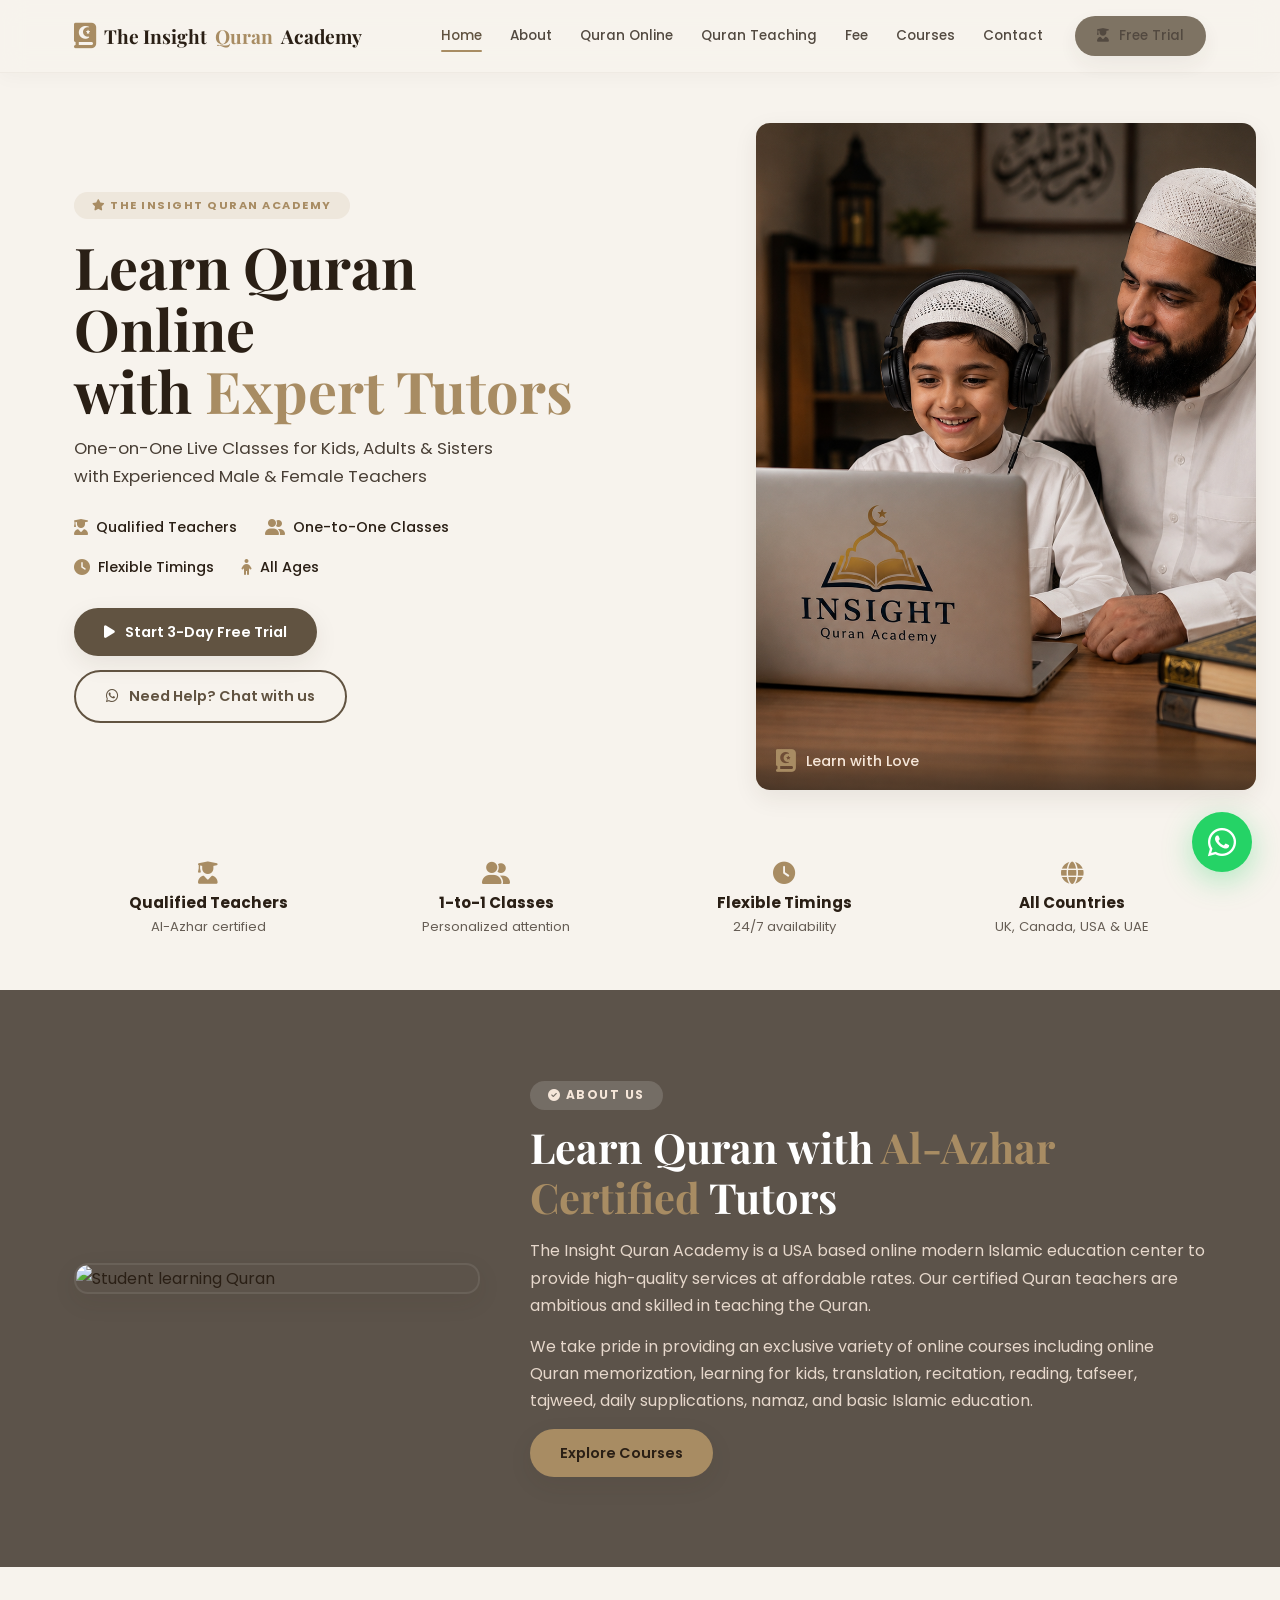
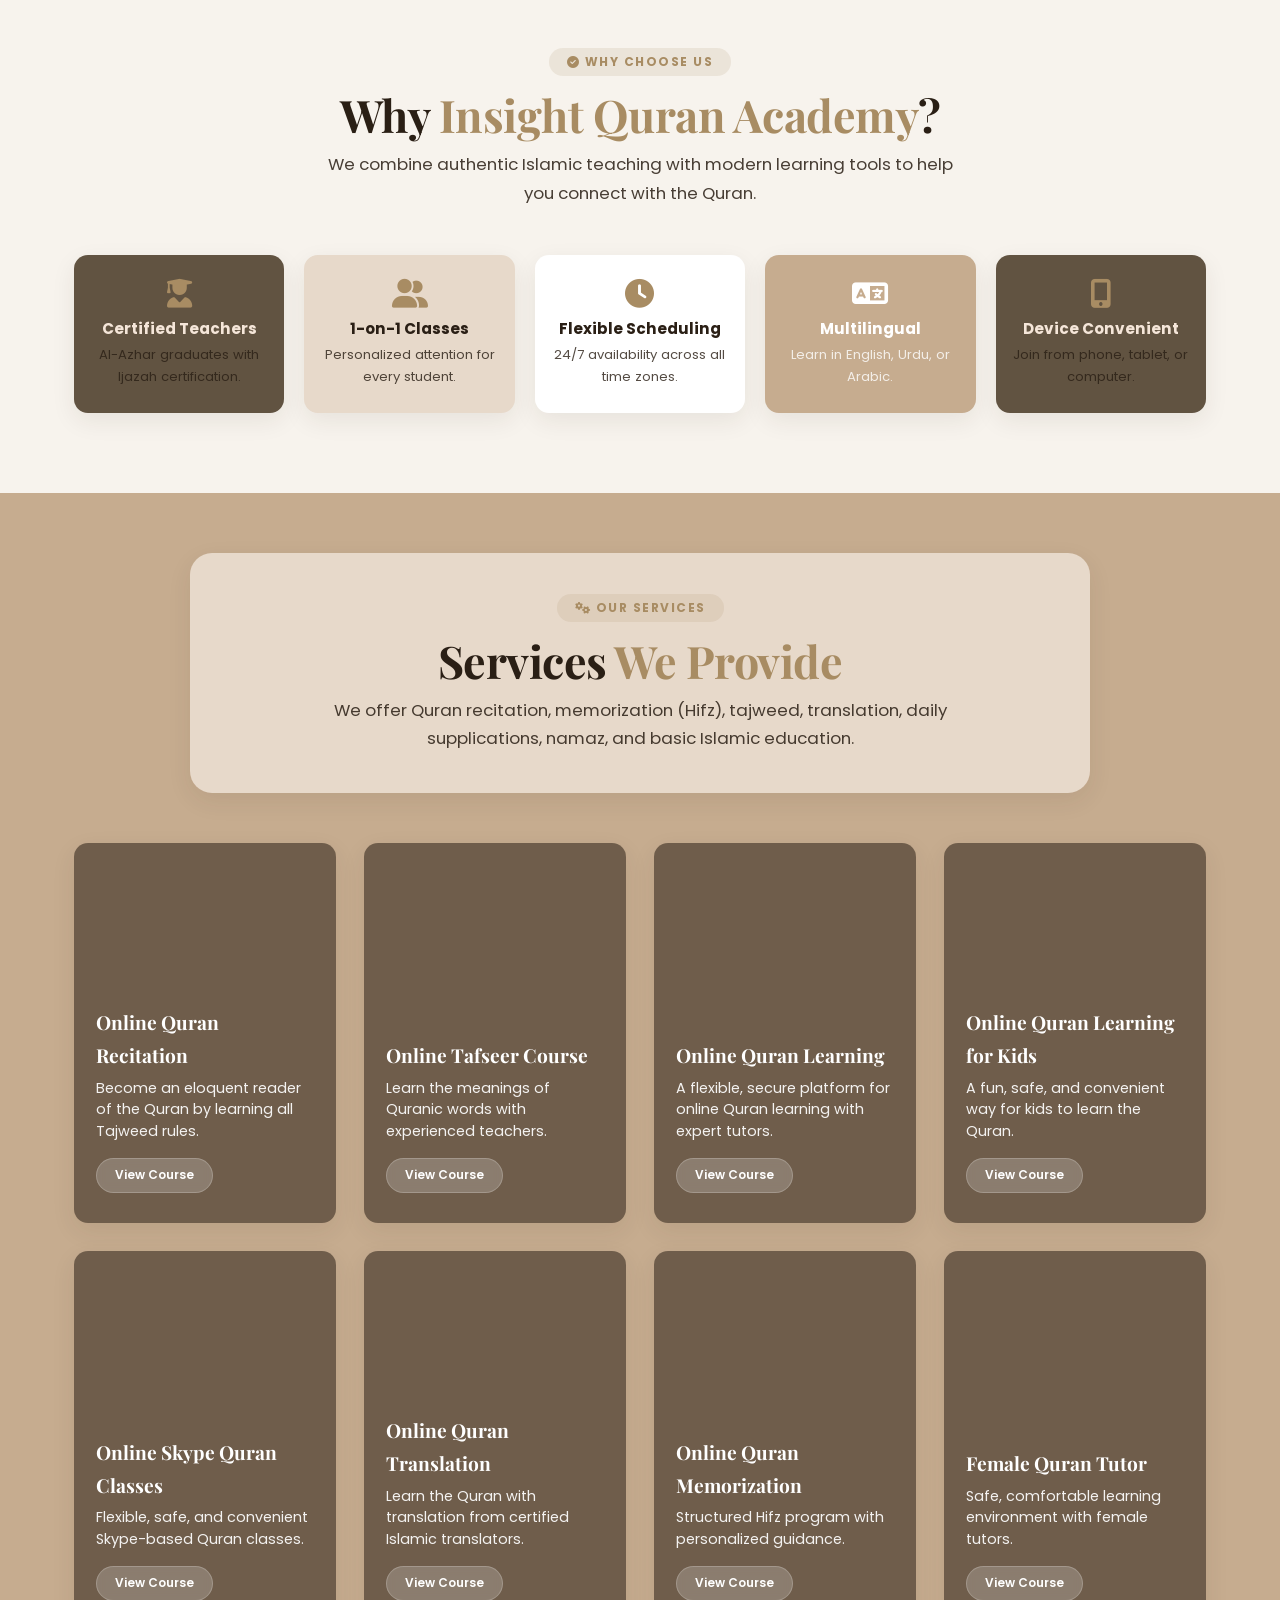
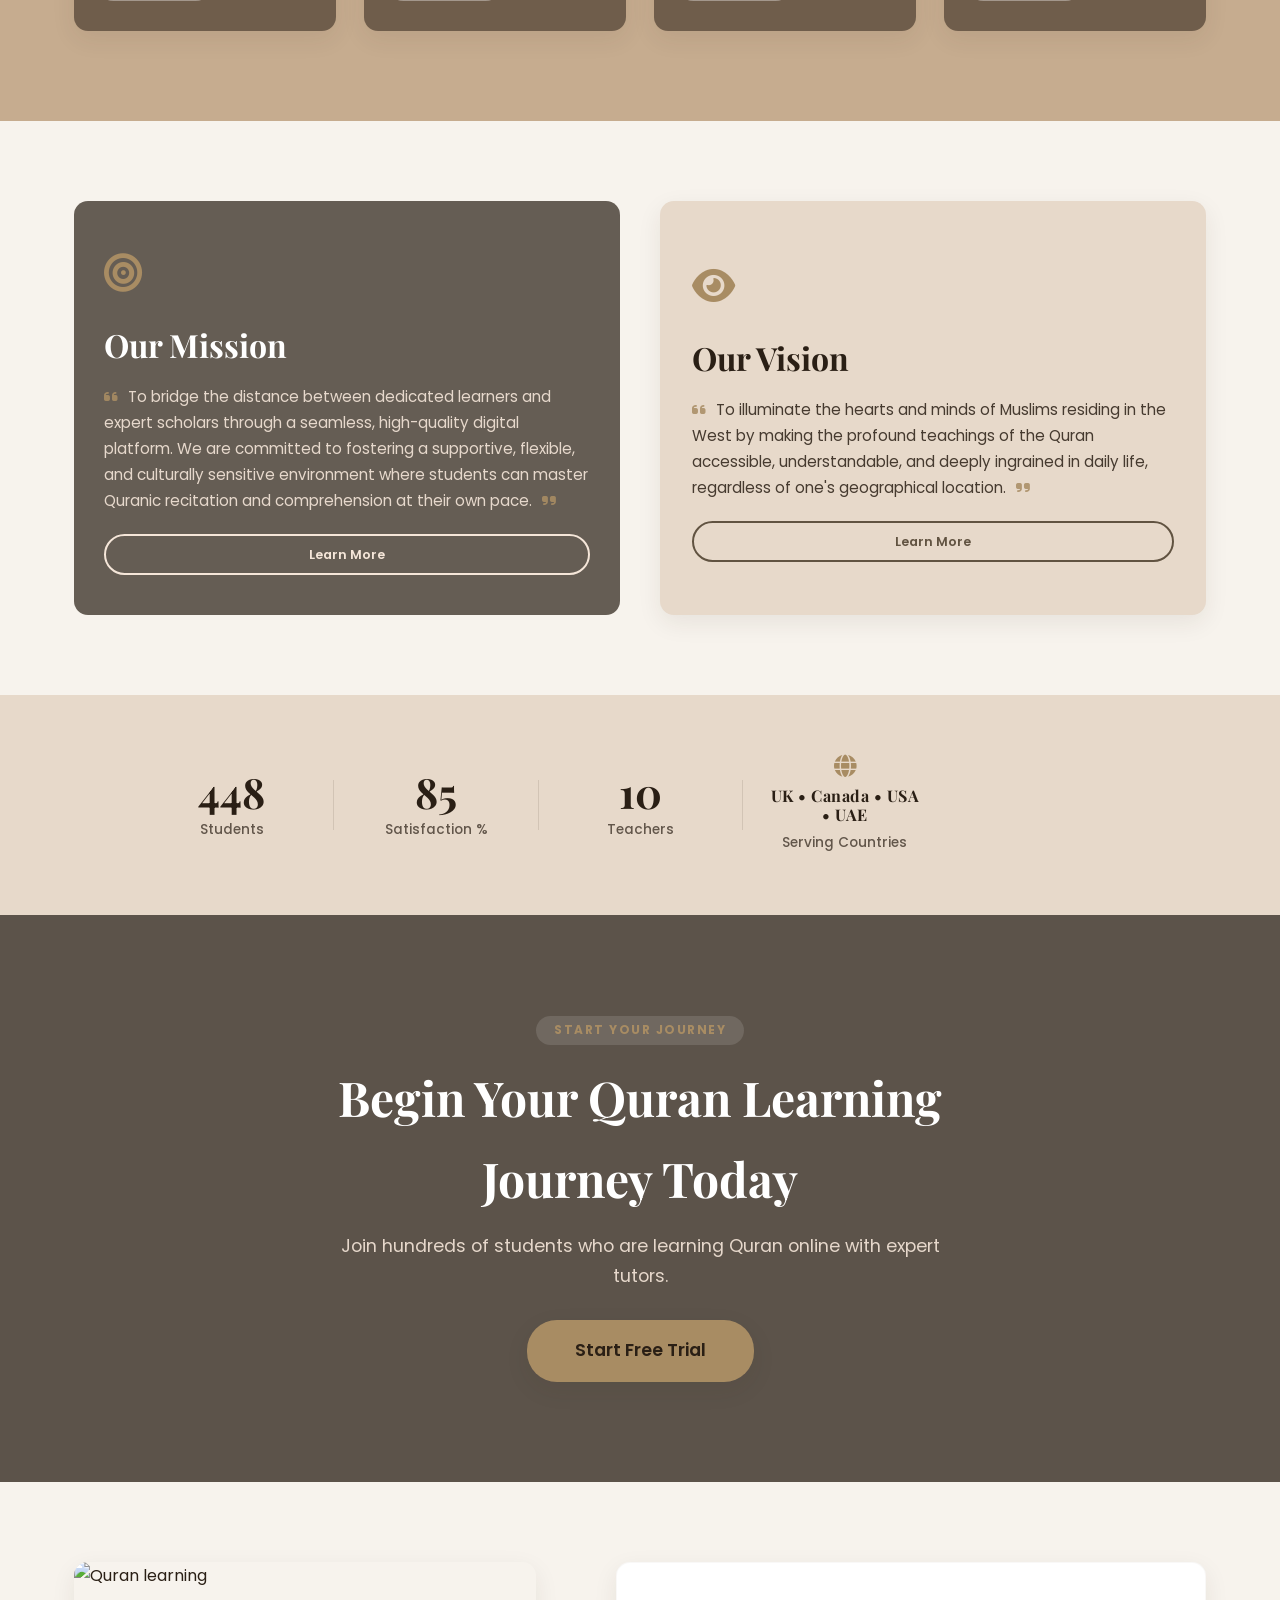
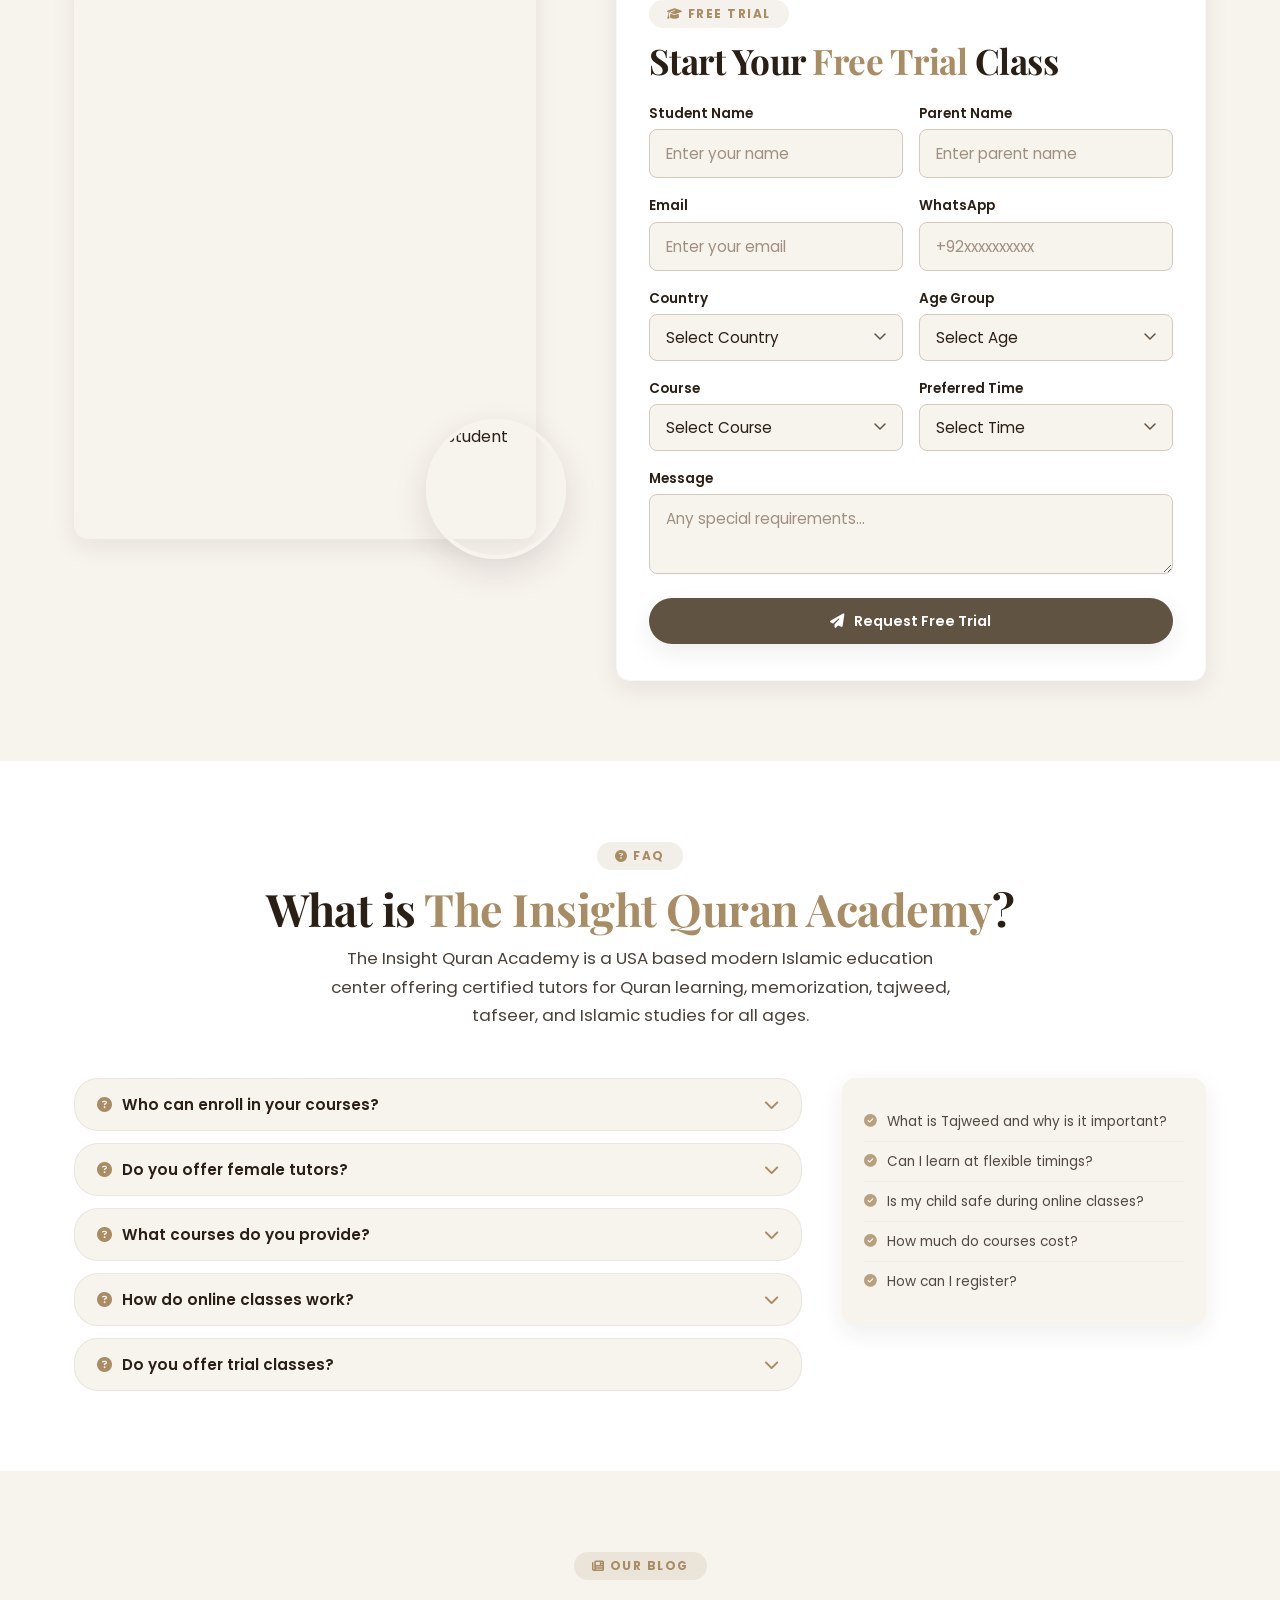
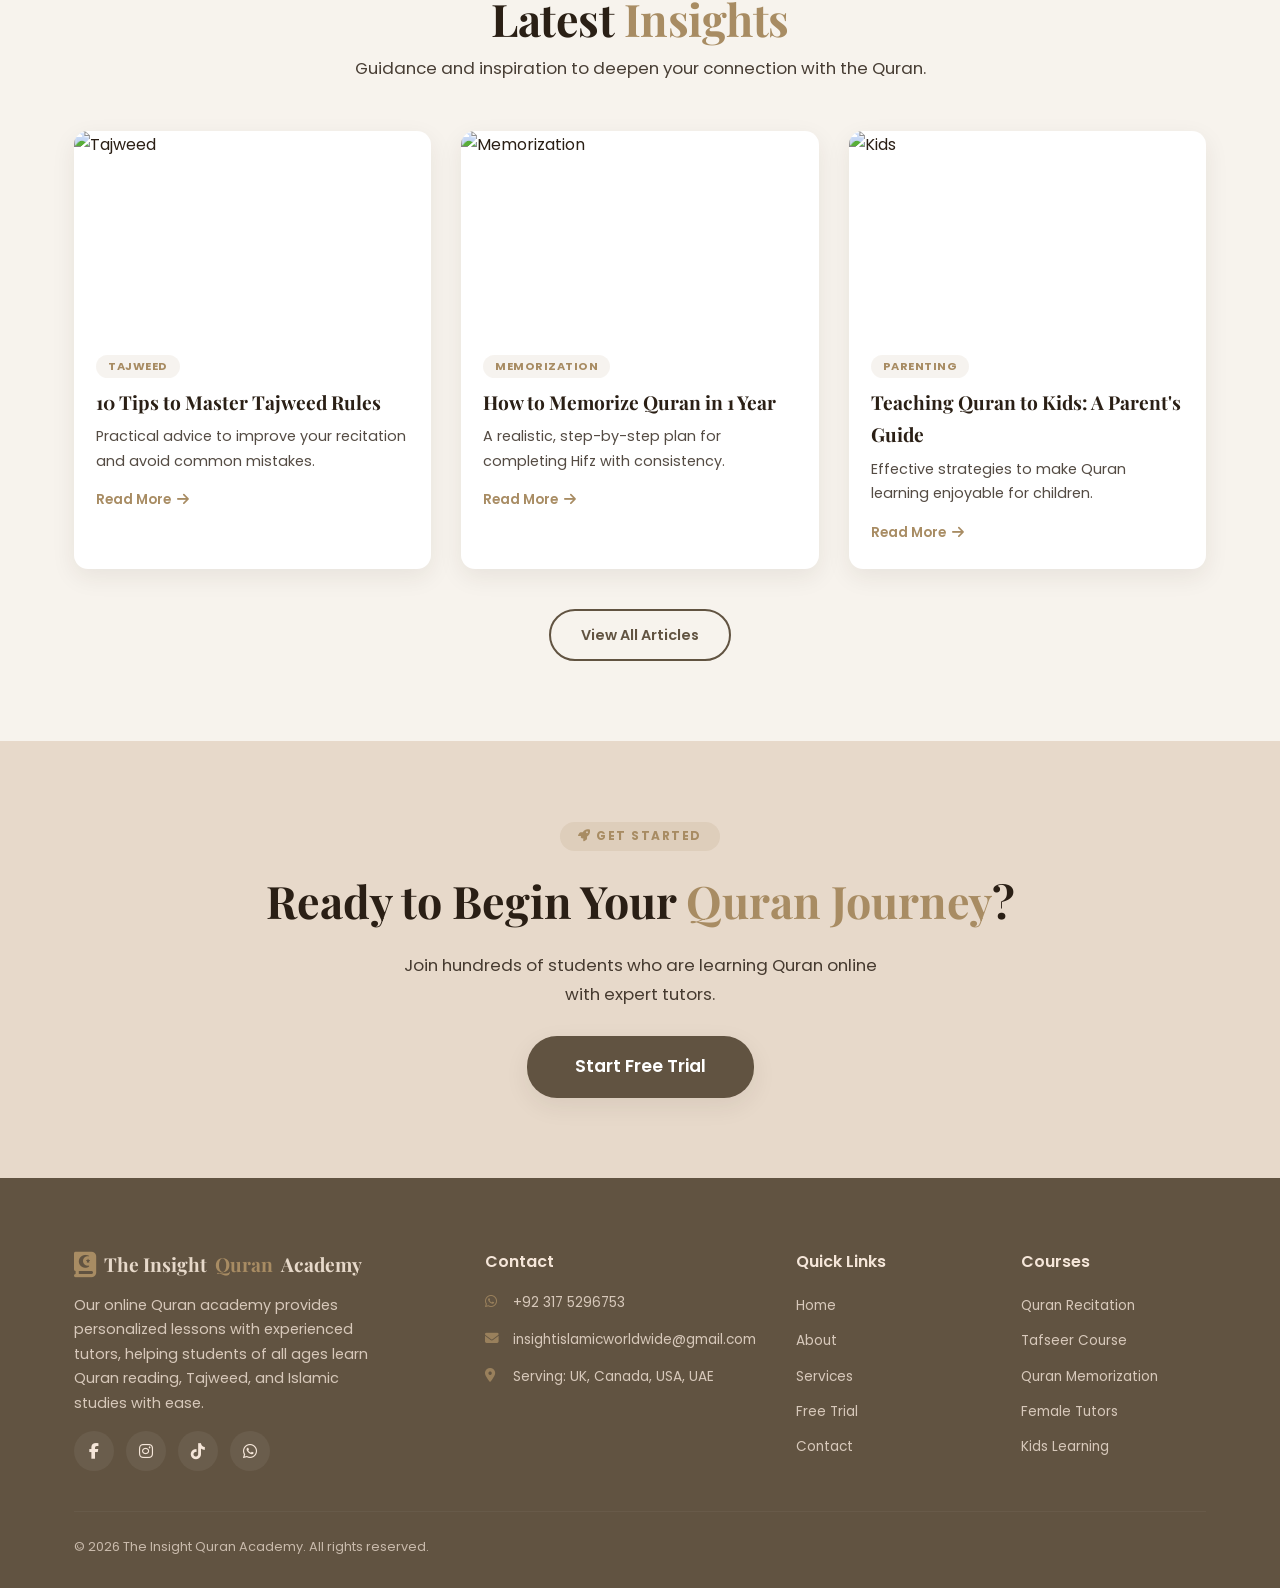
==== commit 258a7247: "Update index.html" ====
--- a/index.html
+++ b/index.html
@@ -301,7 +301,7 @@
                         <span class="stat-number" data-count="95">0</span>
                         <span class="stat-label">Satisfaction %</span>
                     </div>
-
+                    <div class="stat-divider"></div>
                     <div class="stat-item">
                         <span class="stat-number" data-count="12">0</span>
                         <span class="stat-label">Teachers</span>
@@ -509,7 +509,7 @@
                 </div>
                 <div class="blog-grid">
                     <article class="blog-card reveal" style="transition-delay: 0.1s;">
-                        <div class="blog-image"><img src="https://images.unsplash.com/photo-1584556812952-9056a07ba738?w=400&h=250&fit=crop&crop=center" alt="Tajweed" /></div>
+                        <div class="blog-image"><img src="https://www.getquranic.com/wp-content/uploads/2021/11/syed-aoun-abbas-RwWh6HbkP-s-unsplash-min-min-scaled.jpg" alt="Tajweed" /></div>
                         <div class="blog-body">
                             <span class="blog-tag">Tajweed</span>
                             <h4>10 Tips to Master Tajweed Rules</h4>
@@ -518,7 +518,7 @@
                         </div>
                     </article>
                     <article class="blog-card reveal" style="transition-delay: 0.2s;">
-                        <div class="blog-image"><img src="https://images.unsplash.com/photo-1523050854058-8df90110c7f1?w=400&h=250&fit=crop&crop=center" alt="Memorization" /></div>
+                        <div class="blog-image"><img src="https://encrypted-tbn0.gstatic.com/images?q=tbn:ANd9GcQDp9ev0uzgCm8Tc3fOqQuPACE5LimotgxGZj_SckuEGjGJFj5v2o3RDnK7&s=10" alt="Memorization" /></div>
                         <div class="blog-body">
                             <span class="blog-tag">Memorization</span>
                             <h4>How to Memorize Quran in 1 Year</h4>
@@ -527,7 +527,7 @@
                         </div>
                     </article>
                     <article class="blog-card reveal" style="transition-delay: 0.3s;">
-                        <div class="blog-image"><img src="https://images.unsplash.com/photo-1544716278-ca5e3f4abd8c?w=400&h=250&fit=crop&crop=center" alt="Kids" /></div>
+                        <div class="blog-image"><img src="https://encrypted-tbn0.gstatic.com/images?q=tbn:ANd9GcTWW5IJzR1u5acRE_DV2YXYJ_iYYxv_7fCURFiZIoB4tM4lIcriT6karyU&s=10" alt="Kids" /></div>
                         <div class="blog-body">
                             <span class="blog-tag">Parenting</span>
                             <h4>Teaching Quran to Kids: A Parent's Guide</h4>
